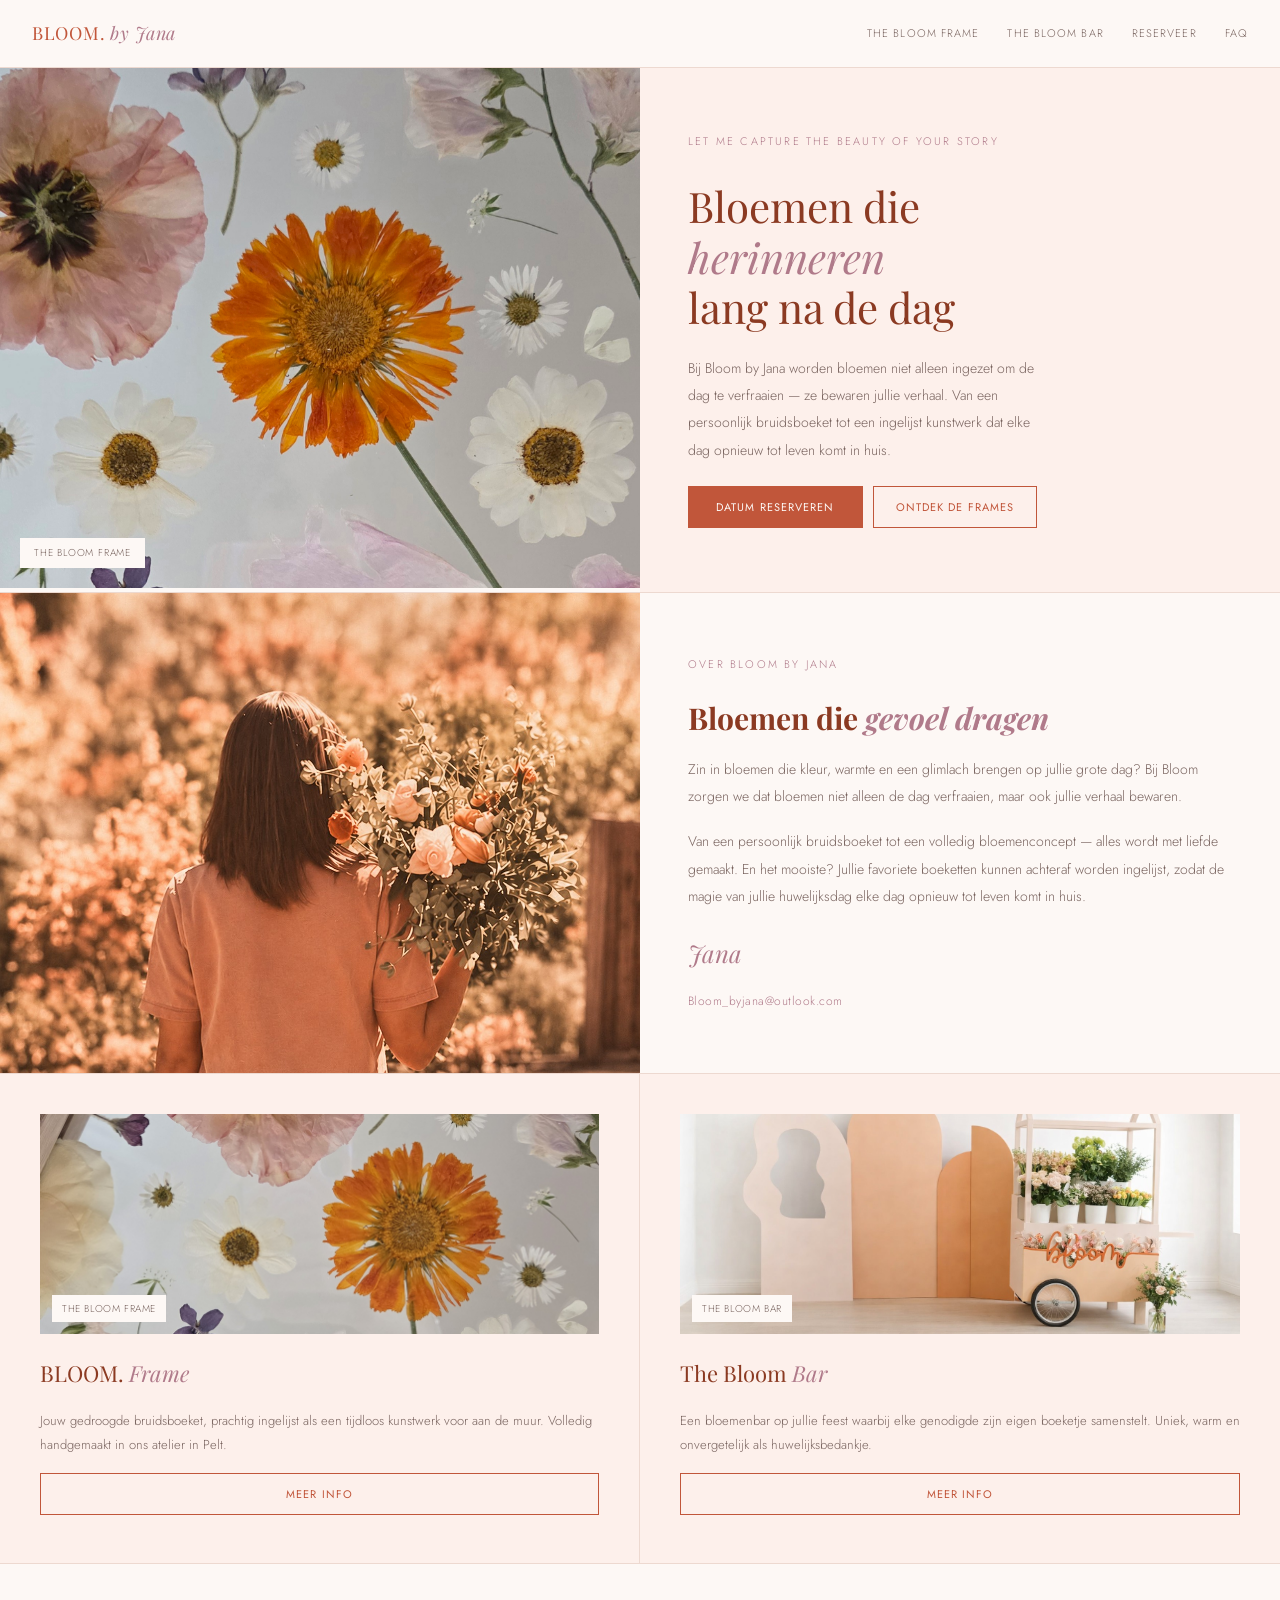
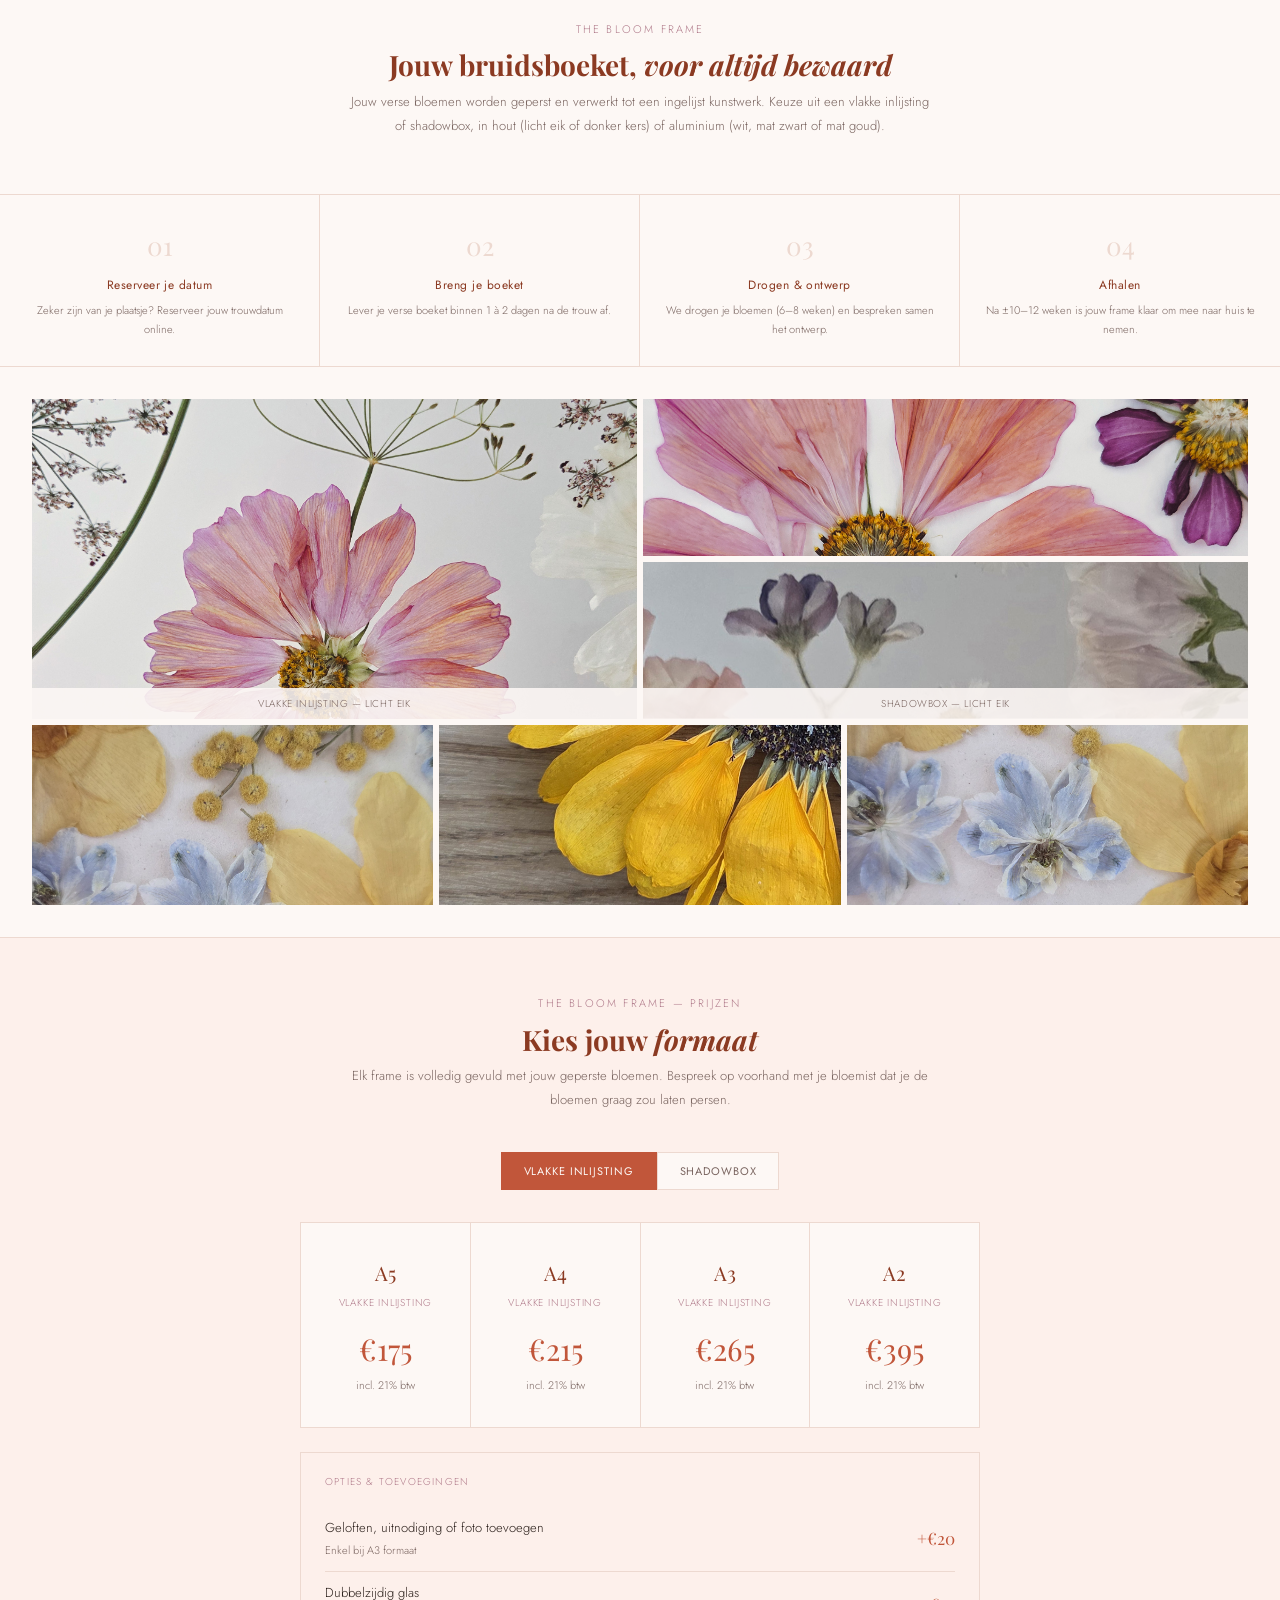
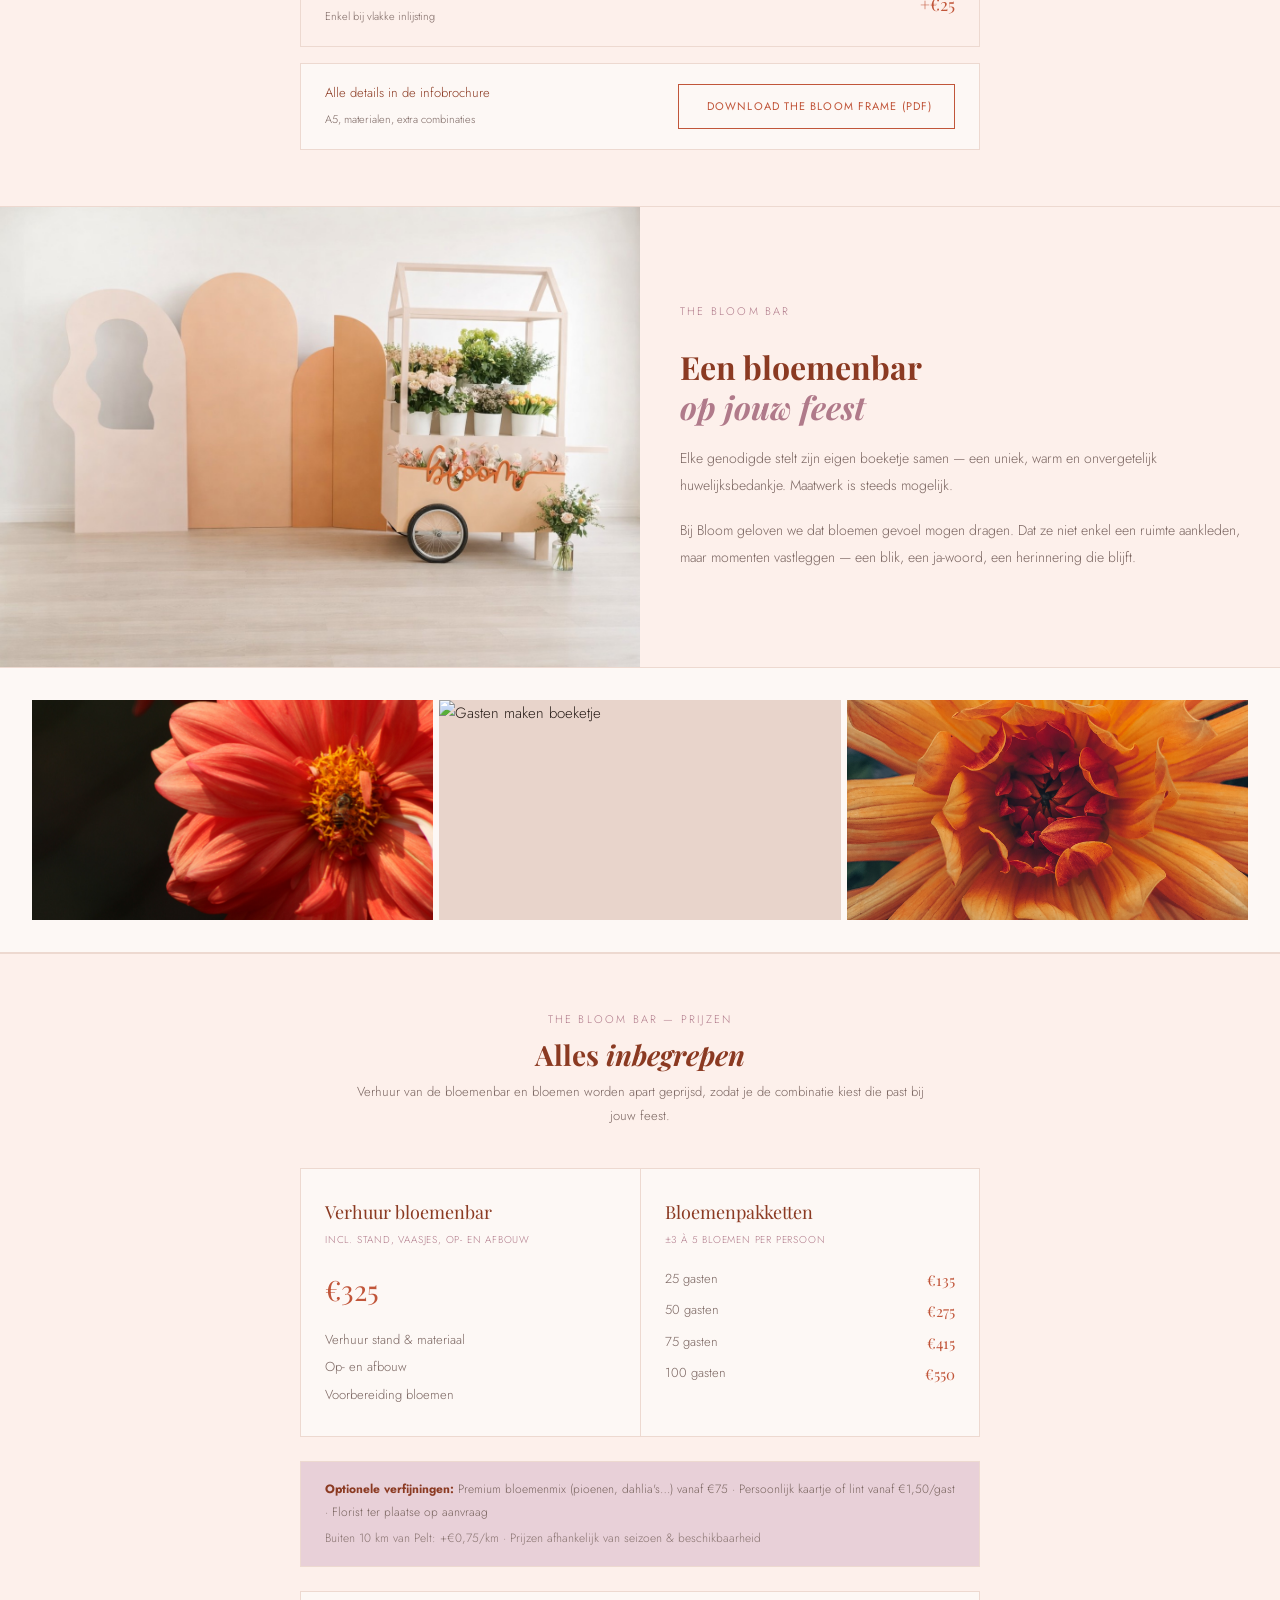
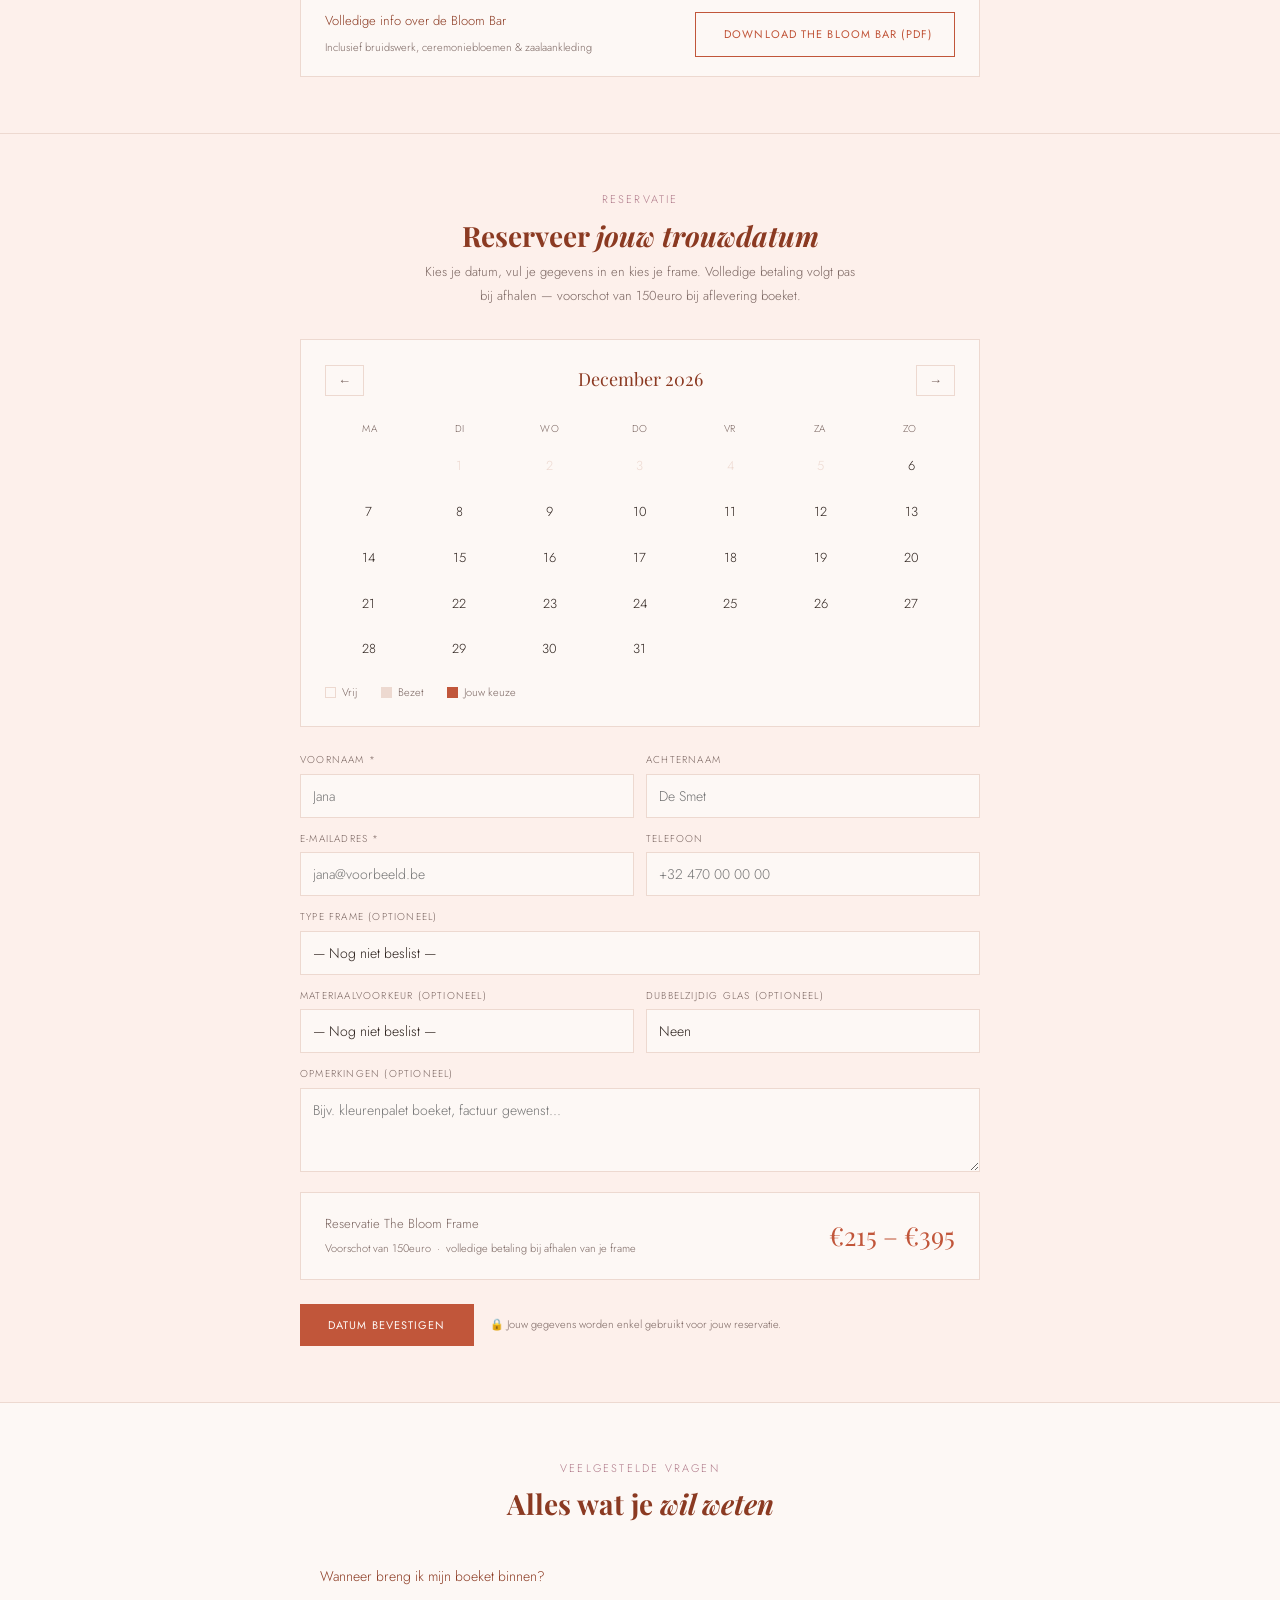
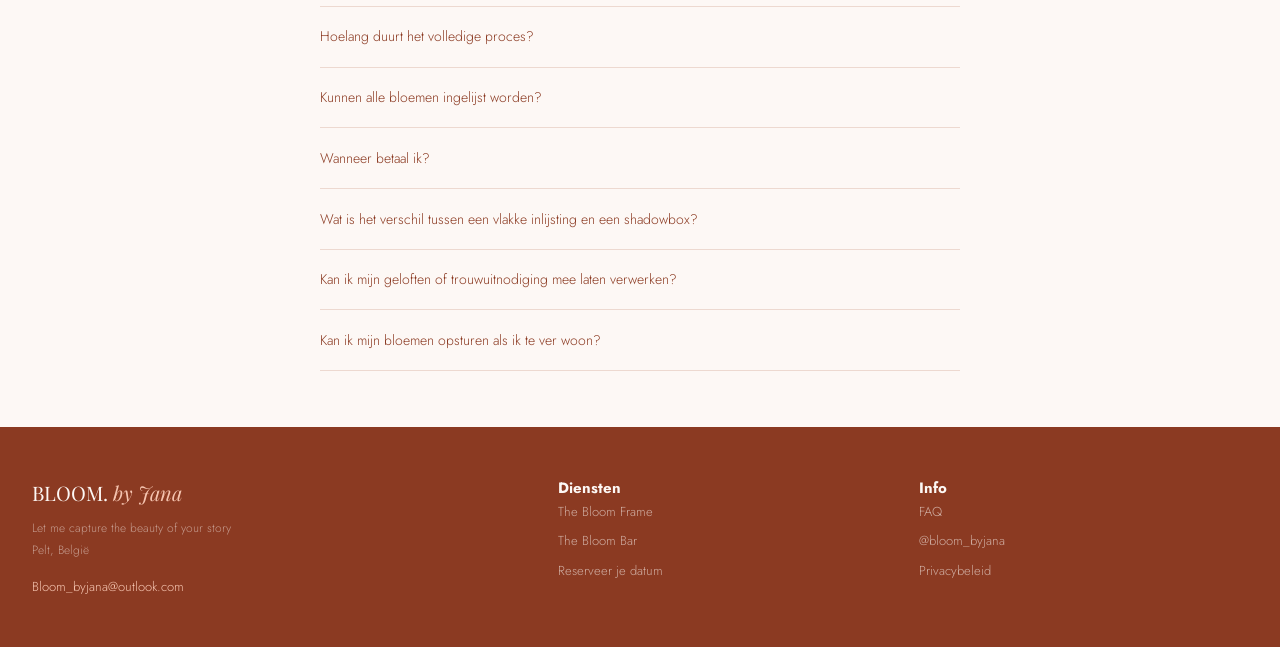
==== index.html @ d01ce1e1 "Update index.html" ====
<!DOCTYPE html>
<html lang="nl">
<head>
  <meta charset="UTF-8">
  <meta name="viewport" content="width=device-width, initial-scale=1.0">

  <!-- ============================================================
       BLOOM BY JANA — Website
       Gemaakt door Claude (Anthropic)

       HOE AANPASSEN?
       Zoek naar de commentaren met ✏️  om teksten/prijzen te wijzigen
       Zoek naar de commentaren met 📅  om datums te beheren
       Zoek naar de commentaren met 🖼️  om foto's te vervangen
       ============================================================ -->

  <!-- ✏️ PAGINATITEL — verschijnt in het browsertabblad -->
  <title>BLOOM. by Jana — Bruidsboeket laten inlijsten · Pelt</title>


  <!-- ============================================================
       SEO — zoekmachine optimalisatie
       ✏️ Pas de beschrijving aan als je diensten veranderen
       ============================================================ -->

  <!-- Beschrijving die verschijnt onder jouw naam in Google -->
  <meta name="description" content="Bloom by Jana — Laat jouw bruidsboeket drogen en inlijsten in Pelt, Limburg. Handgemaakte bloemenframes als blijvende herinnering aan jouw trouwdag. Vlakke inlijsting en shadowbox. Reserveer jouw datum online.">

  <!-- Zoekwoorden -->
  <meta name="keywords" content="bruidsboeket inlijsten, bruidsboeket laten drogen, bloemenframe, gedroogde bloemen inlijsten, bruidsboeket bewaren, shadowbox bloemen, trouwboeket inlijsten, Pelt, Limburg, Bloom by Jana">

  <!-- Auteur -->
  <meta name="author" content="Bloom by Jana">

  <!-- Vertel Google dat de site in het Nederlands is -->
  <meta name="language" content="nl">

  <!-- Open Graph — hoe je website eruitziet als je de link deelt op Facebook/Instagram -->
  <meta property="og:title" content="Bloom by Jana — Bruidsboeket laten inlijsten">
  <meta property="og:description" content="Laat jouw bruidsboeket drogen en inlijsten als tijdloos kunstwerk. Handgemaakt in Pelt, Limburg. Reserveer jouw trouwdatum online.">
  <meta property="og:type" content="website">
  <meta property="og:locale" content="nl_BE">
  <!-- ✏️ Vervang de URL hieronder door jouw eigen websiteadres -->
  <meta property="og:url" content="https://bloombyjana.github.io/bloom_byjana/">
  <!-- ✏️ Voeg later een mooie foto toe die verschijnt bij het delen — zet het pad naar je foto -->
  <meta property="og:image" content="https://bloombyjana.github.io/bloom_byjana/hero-frame.jpg">

  <!-- Structured data — vertelt Google exact wat jouw bedrijf is -->
  <script type="application/ld+json">
  {
    "@context": "https://schema.org",
    "@type": "LocalBusiness",
    "name": "Bloom by Jana",
    "description": "Bruidsboeket laten drogen en inlijsten. Handgemaakte bloemenframes als blijvende herinnering aan jouw trouwdag.",
    "url": "https://bloombyjana.github.io/bloom_byjana/",
    "email": "Bloom_byjana@outlook.com",
    "address": {
      "@type": "PostalAddress",
      "addressLocality": "Pelt",
      "addressRegion": "Limburg",
      "addressCountry": "BE"
    },
    "areaServed": {
      "@type": "GeoCircle",
      "geoMidpoint": {
        "@type": "GeoCoordinates",
        "latitude": 51.2333,
        "longitude": 5.4167
      },
      "geoRadius": "50000"
    },
    "serviceType": [
      "Bruidsboeket inlijsten",
      "Bruidsboeket drogen",
      "Bloemenframe maken",
      "Shadowbox bloemen",
      "Bloemenbar verhuur"
    ],
    "sameAs": [
      "https://www.instagram.com/bloom_byjana"
    ],
    "priceRange": "€€"
  }
  </script>

  <link rel="preconnect" href="https://fonts.googleapis.com">
  <link rel="preconnect" href="https://fonts.gstatic.com" crossorigin>
  <link href="https://fonts.googleapis.com/css2?family=Playfair+Display:ital,wght@0,400;0,500;1,400;1,500&family=Jost:wght@300;400&display=swap" rel="stylesheet">
  <link rel="stylesheet" href="https://cdn.jsdelivr.net/npm/@tabler/icons-webfont@latest/tabler-icons.min.css">

  <style>
    /* ============================================================
       KLEUREN — pas hier de huisstijlkleuren aan
       ============================================================ */
    :root {
      --peach: #FDF0EB;        /* lichte achtergrond */
      --rust: #C1563A;         /* hoofdkleur knoppen */
      --rust-dark: #8B3A22;    /* donkere titels */
      --mauve: #B07A8A;        /* accentkleur roze */
      --mauve-light: #E8D0D8;  /* lichte roze achtergrond */
      --cream: #FDF8F5;        /* paginaachtergrond */
      --dark: #2A1F1A;         /* donkere tekst */
      --mid: #7A6560;          /* grijze tekst */
      --border: #EDD9D0;       /* lijnkleur */
      --peach-mid: #F5C4B0;    /* footer accent */
      --img: #E8D4CB;          /* fotoplekken achtergrond */
    }

    * { box-sizing: border-box; margin: 0; padding: 0; }
    html { scroll-behavior: smooth; }
    body { background: var(--cream); font-family: 'Jost', sans-serif; font-weight: 300; color: var(--dark); font-size: 15px; line-height: 1.75; }
    .serif { font-family: 'Playfair Display', serif; }
    .eyebrow { font-size: 11px; letter-spacing: 0.2em; text-transform: uppercase; color: var(--mauve); display: block; margin-bottom: 0.5rem; }
    .divider { border: none; border-top: 0.5px solid var(--border); }

    /* Knoppen */
    .btn-primary { background: var(--rust); color: var(--cream); border: none; padding: 13px 28px; font-family: 'Jost', sans-serif; font-size: 11px; letter-spacing: 0.1em; text-transform: uppercase; cursor: pointer; transition: background 0.2s; }
    .btn-primary:hover { background: var(--rust-dark); }
    .btn-ghost { background: none; border: 0.5px solid var(--rust); color: var(--rust); padding: 12px 22px; font-family: 'Jost', sans-serif; font-size: 11px; letter-spacing: 0.1em; text-transform: uppercase; cursor: pointer; transition: all 0.2s; }
    .btn-ghost:hover { background: var(--rust); color: var(--cream); }

    /* Fotoplekken */
    .img-ph { background: var(--img); display: flex; flex-direction: column; align-items: center; justify-content: center; gap: 8px; }
    .img-ph i { font-size: 28px; color: rgba(139,58,34,0.2); }
    .img-ph span { font-size: 10px; letter-spacing: 0.1em; text-transform: uppercase; color: rgba(139,58,34,0.3); text-align: center; padding: 0 1rem; }

    /* ============================================================
       NAVIGATIE
       ============================================================ */
    nav { display: flex; justify-content: space-between; align-items: center; padding: 1.1rem 2rem; background: var(--cream); border-bottom: 0.5px solid var(--border); position: sticky; top: 0; z-index: 100; }
    .logo { font-family: 'Playfair Display', serif; font-size: 18px; color: var(--rust); letter-spacing: 0.04em; text-decoration: none; }
    .logo em { font-style: italic; color: var(--mauve); }
    .nav-links { display: flex; gap: 1.75rem; }
    .nav-links a { font-size: 11px; letter-spacing: 0.1em; text-transform: uppercase; color: var(--mid); text-decoration: none; transition: color 0.2s; }
    .nav-links a:hover { color: var(--rust); }

    /* ============================================================
       HERO
       ============================================================ */
    .hero { display: grid; grid-template-columns: 1fr 1fr; border-bottom: 0.5px solid var(--border); }
    .hero-img { position: relative; height: 520px; overflow: hidden; }
    .hero-img img { width: 100%; height: 100%; object-fit: cover; display: block; }
    .hero-img .img-ph { width: 100%; height: 100%; }
    .img-label { position: absolute; bottom: 1.25rem; left: 1.25rem; background: var(--cream); padding: 6px 14px; font-size: 10px; letter-spacing: 0.08em; text-transform: uppercase; color: var(--mid); }
    .hero-text { padding: 4rem 3rem; display: flex; flex-direction: column; justify-content: center; gap: 1.4rem; background: var(--peach); }
    .hero-title { font-family: 'Playfair Display', serif; font-size: 42px; font-weight: 400; color: var(--rust-dark); line-height: 1.2; }
    .hero-title em { font-style: italic; color: var(--mauve); }
    .hero-body { font-size: 14px; color: var(--mid); line-height: 1.95; max-width: 360px; }
    .hero-btns { display: flex; gap: 10px; flex-wrap: wrap; }

    /* ============================================================
       INTRO — Over Jana
       ============================================================ */
    .intro-section { display: grid; grid-template-columns: 1fr 1fr; border-bottom: 0.5px solid var(--border); align-items: stretch; }
    .intro-img { height: 480px; overflow: hidden; }
    .intro-img img { width: 100%; height: 100%; object-fit: cover; display: block; }
    .intro-img .img-ph { width: 100%; height: 100%; }
    .intro-text { padding: 3.5rem 3rem; background: var(--cream); display: flex; flex-direction: column; justify-content: center; gap: 1.1rem; }
    .intro-text h2 { font-family: 'Playfair Display', serif; font-size: 30px; color: var(--rust-dark); line-height: 1.3; }
    .intro-text h2 em { font-style: italic; color: var(--mauve); }
    .intro-text p { font-size: 14px; color: var(--mid); line-height: 1.95; }
    .signature { font-family: 'Playfair Display', serif; font-size: 24px; font-style: italic; color: var(--mauve); margin-top: 0.25rem; }
    .intro-mail { font-size: 12px; color: var(--mauve); text-decoration: none; letter-spacing: 0.04em; }
    .intro-mail:hover { color: var(--rust); }

    /* ============================================================
       DIENSTEN OVERZICHT
       ============================================================ */
    .diensten-strip { display: grid; grid-template-columns: 1fr 1fr; border-bottom: 0.5px solid var(--border); background: var(--peach); }
    .dienst-card { padding: 2.5rem 2.5rem 3rem; display: flex; flex-direction: column; gap: 1rem; border-right: 0.5px solid var(--border); }
    .dienst-card:last-child { border-right: none; }
    .dienst-img { height: 220px; margin-bottom: 0.25rem; position: relative; overflow: hidden; }
    .dienst-img img { width: 100%; height: 100%; object-fit: cover; display: block; }
    .dienst-img .img-ph { width: 100%; height: 100%; }
    .dienst-img-label { position: absolute; bottom: 0.75rem; left: 0.75rem; background: var(--cream); padding: 5px 10px; font-size: 10px; letter-spacing: 0.06em; text-transform: uppercase; color: var(--mid); }
    .dienst-title { font-family: 'Playfair Display', serif; font-size: 22px; color: var(--rust-dark); }
    .dienst-title em { font-style: italic; color: var(--mauve); }
    .dienst-body { font-size: 13px; color: var(--mid); line-height: 1.85; }

    /* ============================================================
       SECTIES ALGEMEEN
       ============================================================ */
    .section { padding: 3.5rem 2rem; }
    .sec-header { text-align: center; max-width: 580px; margin: 0 auto 2.5rem; }
    .sec-title { font-family: 'Playfair Display', serif; font-size: 28px; color: var(--rust-dark); line-height: 1.3; margin-bottom: 0.4rem; }
    .sec-title em { font-style: italic; }
    .sec-sub { font-size: 13px; color: var(--mid); line-height: 1.85; }

    /* ============================================================
       STAPPEN
       ============================================================ */
    .steps { display: grid; grid-template-columns: repeat(4,1fr); border-top: 0.5px solid var(--border); border-bottom: 0.5px solid var(--border); background: var(--cream); }
    .step { padding: 1.75rem 1.25rem; border-right: 0.5px solid var(--border); text-align: center; }
    .step:last-child { border-right: none; }
    .step-n { font-family: 'Playfair Display', serif; font-size: 26px; color: var(--border); margin-bottom: 0.4rem; }
    .step-title { font-size: 12px; color: var(--rust-dark); letter-spacing: 0.04em; margin-bottom: 0.3rem; font-weight: 400; }
    .step-desc { font-size: 11px; color: var(--mid); line-height: 1.7; }

    /* ============================================================
       GALERIJ — FRAME
       ============================================================ */
    .gal-wrap { padding: 2rem 2rem 0; }
    .gal-grid { display: grid; grid-template-columns: 1fr 1fr; gap: 6px; margin-bottom: 6px; }
    .gal-side { display: grid; grid-template-columns: 1fr 1fr 1fr; gap: 6px; padding: 0 2rem 2rem; }
    .gal-tall { height: 320px; position: relative; overflow: hidden; }
    .gal-tall img { width: 100%; height: 100%; object-fit: cover; display: block; }
    .gal-tall .img-ph { width: 100%; height: 100%; }
    .gal-stack { display: grid; grid-template-rows: 1fr 1fr; gap: 6px; }
    .gal-short { height: 157px; position: relative; overflow: hidden; }
    .gal-short img { width: 100%; height: 100%; object-fit: cover; display: block; }
    .gal-short .img-ph { width: 100%; height: 100%; }
    .gal-sq { height: 180px; overflow: hidden; }
    .gal-sq img { width: 100%; height: 100%; object-fit: cover; display: block; }
    .gal-sq .img-ph { width: 100%; height: 100%; }
    .photo-caption { position: absolute; bottom: 0; left: 0; right: 0; background: rgba(253,248,245,0.88); padding: 7px 12px; font-size: 10px; letter-spacing: 0.06em; text-transform: uppercase; color: var(--mid); text-align: center; }

    /* ============================================================
       PRIJZEN — TOGGLE VLAK / SHADOWBOX
       ============================================================ */
    .toggle-row { display: flex; justify-content: center; margin-bottom: 2rem; }
    .toggle-btn { padding: 10px 22px; font-family: 'Jost', sans-serif; font-size: 11px; letter-spacing: 0.08em; text-transform: uppercase; cursor: pointer; border: 0.5px solid var(--border); background: var(--cream); color: var(--mid); transition: all 0.2s; }
    .toggle-btn.active { background: var(--rust); color: var(--cream); border-color: var(--rust); }
    .cards { display: grid; grid-template-columns: repeat(4, 1fr); gap: 1px; background: var(--border); border: 0.5px solid var(--border); max-width: 680px; margin: 0 auto 1.5rem; }
    .prijs-card { background: var(--cream); padding: 2rem 1.25rem; text-align: center; }
    .prijs-name { font-family: 'Playfair Display', serif; font-size: 20px; color: var(--rust-dark); margin-bottom: 0.2rem; }
    .prijs-type { font-size: 10px; text-transform: uppercase; letter-spacing: 0.08em; color: var(--mauve); margin-bottom: 0.75rem; }
    .prijs-price { font-family: 'Playfair Display', serif; font-size: 30px; color: var(--rust); }
    .prijs-note { font-size: 11px; color: var(--mid); }
    .options-box { background: var(--peach); border: 0.5px solid var(--border); padding: 1.25rem 1.5rem; max-width: 680px; margin: 0 auto 1rem; }
    .opt-title { font-size: 10px; letter-spacing: 0.12em; text-transform: uppercase; color: var(--mauve); margin-bottom: 1rem; }
    .opt-row { display: flex; justify-content: space-between; align-items: center; padding: 0.65rem 0; border-bottom: 0.5px solid var(--border); }
    .opt-row:last-child { border-bottom: none; padding-bottom: 0; }
    .opt-name { font-size: 13px; color: var(--dark); }
    .opt-sub { font-size: 11px; color: var(--mid); margin-top: 2px; }
    .opt-price { font-family: 'Playfair Display', serif; font-size: 17px; color: var(--rust); }
    .brochure-row { display: flex; align-items: center; justify-content: space-between; gap: 1rem; border: 0.5px solid var(--border); padding: 1.1rem 1.5rem; max-width: 680px; margin: 0 auto; flex-wrap: wrap; background: var(--cream); }
    .brochure-row p { font-size: 13px; color: var(--rust-dark); }
    .brochure-row span { font-size: 11px; color: var(--mid); }

    /* ============================================================
       BLOOM BAR
       ============================================================ */
    .bar-hero { display: grid; grid-template-columns: 1fr 1fr; border-top: 0.5px solid var(--border); border-bottom: 0.5px solid var(--border); }
    .bar-hero-img { height: 460px; overflow: hidden; }
    .bar-hero-img img { width: 100%; height: 100%; object-fit: cover; display: block; }
    .bar-hero-img .img-ph { width: 100%; height: 100%; }
    .bar-hero-text { padding: 3rem 2.5rem; background: var(--peach); display: flex; flex-direction: column; justify-content: center; gap: 1.1rem; min-height: 460px; }
    .bar-hero-text h2 { font-family: 'Playfair Display', serif; font-size: 32px; color: var(--rust-dark); line-height: 1.25; }
    .bar-hero-text h2 em { font-style: italic; color: var(--mauve); }
    .bar-hero-text p { font-size: 14px; color: var(--mid); line-height: 1.95; }
    .bar-gallery { display: grid; grid-template-columns: 1fr 1fr 1fr; gap: 6px; padding: 2rem; background: var(--cream); border-bottom: 0.5px solid var(--border); }
    .bar-gal-item { height: 220px; overflow: hidden; }
    .bar-gal-item img { width: 100%; height: 100%; object-fit: cover; display: block; }
    .bar-gal-item .img-ph { width: 100%; height: 100%; }
    .bar-grid { display: grid; grid-template-columns: 1fr 1fr; gap: 1px; background: var(--border); border: 0.5px solid var(--border); max-width: 680px; margin: 0 auto 1.5rem; }
    .bar-card { background: var(--cream); padding: 1.75rem 1.5rem; }
    .bar-card-title { font-family: 'Playfair Display', serif; font-size: 18px; color: var(--rust-dark); margin-bottom: 0.2rem; }
    .bar-card-sub { font-size: 10px; text-transform: uppercase; letter-spacing: 0.08em; color: var(--mauve); margin-bottom: 1rem; }
    .bar-price { font-family: 'Playfair Display', serif; font-size: 28px; color: var(--rust); margin-bottom: 0.75rem; }
    .bar-list { list-style: none; font-size: 13px; color: var(--mid); line-height: 2.1; }
    .bar-list li { display: flex; justify-content: space-between; }
    .bar-list-price { font-family: 'Playfair Display', serif; font-size: 15px; color: var(--rust); }
    .bar-note { font-size: 12px; color: var(--mid); background: var(--mauve-light); border: 0.5px solid var(--border); padding: 1rem 1.5rem; max-width: 680px; margin: 0 auto 1.5rem; line-height: 1.9; }
    .bar-brochure { display: flex; align-items: center; justify-content: space-between; border: 0.5px solid var(--border); padding: 1.1rem 1.5rem; max-width: 680px; margin: 0 auto; background: var(--cream); flex-wrap: wrap; gap: 1rem; }
    .bar-brochure p { font-size: 13px; color: var(--rust-dark); }
    .bar-brochure span { font-size: 11px; color: var(--mid); }

    /* ============================================================
       RESERVATIEKALENDER
       ============================================================ */
    .reserve-section { padding: 3.5rem 2rem; background: var(--peach); border-top: 0.5px solid var(--border); }
    .reserve-inner { max-width: 680px; margin: 0 auto; }
    .cal-box { border: 0.5px solid var(--border); background: var(--cream); padding: 1.5rem; margin-bottom: 1.5rem; }
    .cal-nav-row { display: flex; justify-content: space-between; align-items: center; margin-bottom: 1.25rem; }
    .cal-month { font-family: 'Playfair Display', serif; font-size: 18px; color: var(--rust-dark); }
    .cal-nav-btn { background: none; border: 0.5px solid var(--border); padding: 5px 12px; cursor: pointer; color: var(--mid); font-size: 13px; font-family: 'Jost', sans-serif; transition: all 0.2s; }
    .cal-nav-btn:hover { border-color: var(--rust); color: var(--rust); }
    .day-row { display: grid; grid-template-columns: repeat(7,1fr); margin-bottom: 4px; }
    .day-lbl { text-align: center; font-size: 10px; letter-spacing: 0.06em; color: var(--mid); text-transform: uppercase; padding: 4px 0; }
    .cal-grid { display: grid; grid-template-columns: repeat(7,1fr); gap: 3px; }
    .cal-day { text-align: center; padding: 9px 2px; font-size: 13px; cursor: pointer; color: var(--dark); border: 0.5px solid transparent; background: var(--cream); transition: all 0.15s; font-family: 'Jost', sans-serif; }
    .cal-day:hover:not(.taken):not(.past):not(.empty) { border-color: var(--rust); color: var(--rust); }
    .cal-day.taken { color: var(--border); text-decoration: line-through; cursor: not-allowed; background: transparent; font-size: 12px; }
    .cal-day.past { color: var(--border); cursor: not-allowed; background: transparent; }
    .cal-day.selected { background: var(--rust); color: var(--cream); }
    .cal-day.empty { cursor: default; background: transparent; }
    .cal-legend { display: flex; gap: 1.5rem; margin-top: 0.75rem; flex-wrap: wrap; }
    .leg { display: flex; align-items: center; gap: 6px; font-size: 11px; color: var(--mid); }
    .leg-sq { width: 11px; height: 11px; border: 0.5px solid var(--border); }
    .leg-sq.t { background: var(--border); border: none; }
    .leg-sq.s { background: var(--rust); border: none; }
    .sel-badge { display: none; align-items: center; gap: 8px; background: var(--rust); color: var(--cream); padding: 10px 16px; font-size: 13px; margin-bottom: 1.25rem; }
    .sel-badge.show { display: flex; }
    .form-row { display: grid; grid-template-columns: 1fr 1fr; gap: 12px; margin-bottom: 12px; }
    .form-group { margin-bottom: 12px; }
    .f-label { display: block; font-size: 10px; letter-spacing: 0.12em; text-transform: uppercase; color: var(--mid); margin-bottom: 5px; }
    .f-input { width: 100%; border: 0.5px solid var(--border); background: var(--cream); padding: 11px 12px; font-family: 'Jost', sans-serif; font-size: 14px; color: var(--dark); font-weight: 300; outline: none; transition: border-color 0.2s; }
    .f-input:focus { border-color: var(--rust); }
    select.f-input { cursor: pointer; appearance: none; }
    textarea.f-input { resize: vertical; }
    .totaal-bar { background: var(--cream); border: 0.5px solid var(--border); padding: 1.25rem 1.5rem; display: flex; justify-content: space-between; align-items: center; margin-bottom: 1.5rem; }
    .totaal-label { font-size: 13px; color: var(--mid); }
    .totaal-note { font-size: 11px; color: var(--mid); margin-top: 3px; }
    .totaal-price { font-family: 'Playfair Display', serif; font-size: 26px; color: var(--rust); }
    .submit-row { display: flex; gap: 16px; align-items: center; flex-wrap: wrap; }
    .privacy { font-size: 11px; color: var(--mid); line-height: 1.7; }
    .success-screen { display: none; text-align: center; padding: 3rem 1rem; }
    .success-screen.show { display: block; }
    .success-screen i { font-size: 40px; color: var(--mauve); display: block; margin-bottom: 1rem; }
    .success-screen h3 { font-family: 'Playfair Display', serif; font-size: 26px; color: var(--rust-dark); margin-bottom: 0.75rem; }
    .success-screen p { font-size: 14px; color: var(--mid); line-height: 1.8; }

    /* ============================================================
       FAQ
       ============================================================ */
    .faq-section { padding: 3.5rem 2rem; background: var(--cream); border-top: 0.5px solid var(--border); }
    .faq-inner { max-width: 640px; margin: 0 auto; }
    .faq-item { border-bottom: 0.5px solid var(--border); }
    .faq-q { padding: 1.1rem 0; font-size: 14px; color: var(--rust-dark); cursor: pointer; display: flex; justify-content: space-between; align-items: center; gap: 1rem; user-select: none; }
    .faq-q i { color: var(--mauve); font-size: 16px; transition: transform 0.2s; flex-shrink: 0; }
    .faq-a { font-size: 13px; color: var(--mid); line-height: 1.9; max-height: 0; overflow: hidden; transition: max-height 0.3s ease, padding 0.2s; }
    .faq-item.open .faq-a { max-height: 300px; padding-bottom: 1rem; }
    .faq-item.open .faq-q i { transform: rotate(45deg); }

    /* ============================================================
       FOOTER
       ============================================================ */
    footer { background: var(--rust-dark); color: var(--cream); padding: 3rem 2rem; display: grid; grid-template-columns: 1.5fr 1fr 1fr; gap: 2rem; }
    .footer-logo { font-family: 'Playfair Display', serif; font-size: 20px; margin-bottom: 0.5rem; }
    .footer-logo em { font-style: italic; color: var(--peach-mid); }
    .footer-sub { font-size: 12px; opacity: 0.5; line-height: 1.8; margin-bottom: 0.75rem; }
    .footer-mail { font-size: 13px; color: var(--peach-mid); text-decoration: none; }
    .footer-mail:hover { opacity: 0.8; }
    .footer-col h4 { font-size: 10px; letter-spacing: 0.15em; text-transform: uppercase; opacity: 0.4; margin-bottom: 0.75rem; }
    .footer-link { font-size: 13px; opacity: 0.6; display: block; margin-bottom: 0.4rem; text-decoration: none; color: var(--cream); transition: opacity 0.2s; }
    .footer-link:hover { opacity: 1; }

    /* ============================================================
       MOBIEL — alles onder 768px (smartphone)
       ============================================================ */
    @media (max-width: 768px) {

      /* Navigatie */
      nav { padding: 0.9rem 1.25rem; }
      .nav-links { gap: 0.75rem; }
      .nav-links a { font-size: 10px; letter-spacing: 0.06em; }

      /* Hero */
      .hero { grid-template-columns: 1fr; }
      .hero-img { height: 280px; }
      .hero-text { padding: 2.5rem 1.5rem; gap: 1rem; }
      .hero-title { font-size: 28px; }
      .hero-body { font-size: 13px; max-width: 100%; }
      .hero-btns { flex-direction: column; }
      .btn-primary, .btn-ghost { width: 100%; text-align: center; }

      /* Intro Jana */
      .intro-section { grid-template-columns: 1fr; }
      .intro-img { height: 300px; }
      .intro-text { padding: 2rem 1.5rem; }
      .intro-text h2 { font-size: 24px; }

      /* Diensten */
      .diensten-strip { grid-template-columns: 1fr; }
      .dienst-card { border-right: none; border-bottom: 0.5px solid var(--border); padding: 2rem 1.5rem; }
      .dienst-card:last-child { border-bottom: none; }

      /* Stappen */
      .steps { grid-template-columns: 1fr 1fr; }
      .step { border-bottom: 0.5px solid var(--border); }
      .step:nth-child(2n) { border-right: none; }

      /* Galerij frame */
      .gal-wrap { padding: 1rem 1rem 0; }
      .gal-grid { grid-template-columns: 1fr; }
      .gal-tall { height: 260px; }
      .gal-stack { grid-template-rows: auto; grid-template-columns: 1fr 1fr; gap: 6px; margin-top: 6px; }
      .gal-short { height: 160px; }
      .gal-side { grid-template-columns: 1fr 1fr; gap: 6px; padding: 6px 1rem 1.5rem; }
      .gal-sq { height: 150px; }
      .gal-side > div:last-child { grid-column: span 2; }

      /* Secties algemeen */
      .section { padding: 2.5rem 1.25rem; }
      .sec-header { margin-bottom: 2rem; }
      .sec-title { font-size: 24px; }

      /* Prijzen */
      .toggle-row { margin-bottom: 1.5rem; }
      .cards { grid-template-columns: 1fr !important; max-width: 100%; }
      .options-box { margin: 0 0 1rem; }
      .brochure-row { flex-direction: column; align-items: flex-start; gap: 0.75rem; }
      .brochure-row .btn-ghost { width: 100%; text-align: center; }

      /* Bloom Bar */
      .bar-hero { grid-template-columns: 1fr; }
      .bar-hero-img { height: 280px; min-height: unset; }
      .bar-hero-text { padding: 2rem 1.5rem; min-height: unset; }
      .bar-hero-text h2 { font-size: 26px; }
      .bar-gallery { grid-template-columns: 1fr 1fr; padding: 1rem; gap: 6px; }
      .bar-gallery > div:last-child { grid-column: span 2; }
      .bar-gal-item { height: 180px; }
      .bar-grid { grid-template-columns: 1fr; max-width: 100%; }
      .bar-note { margin: 0 0 1rem; }
      .bar-brochure { flex-direction: column; align-items: flex-start; gap: 0.75rem; }
      .bar-brochure .btn-ghost { width: 100%; text-align: center; }

      /* Reservatie */
      .reserve-section { padding: 2.5rem 1.25rem; }
      .form-row { grid-template-columns: 1fr; }
      .totaal-bar { flex-direction: column; gap: 0.5rem; align-items: flex-start; }
      .submit-row { flex-direction: column; align-items: stretch; }
      .submit-row .btn-primary { text-align: center; }

      /* FAQ */
      .faq-section { padding: 2.5rem 1.25rem; }
      .faq-q { font-size: 13px; }

      /* Footer */
      footer { grid-template-columns: 1fr; gap: 2rem; padding: 2.5rem 1.5rem; }
    }

    /* Tablet — tussen 769px en 1024px */
    @media (min-width: 769px) and (max-width: 1024px) {
      .hero-title { font-size: 32px; }
      .hero-text { padding: 2.5rem 2rem; }
      .steps { grid-template-columns: repeat(2, 1fr); }
      .step:nth-child(2n) { border-right: none; }
      .step { border-bottom: 0.5px solid var(--border); }
      .cards { grid-template-columns: repeat(2, 1fr) !important; }
      .bar-hero-text { padding: 2rem 1.5rem; }
      footer { grid-template-columns: 1fr 1fr; }
    }
  </style>
</head>
<body>

<!-- ============================================================
     NAVIGATIE
     ✏️ Pas de navigatielinks aan als je pagina's toevoegt
     ============================================================ -->
<nav>
  <a href="#" class="logo serif">BLOOM. <em>by Jana</em></a>
  <div class="nav-links">
    <a href="#frame">The Bloom Frame</a>
    <a href="#bar">The Bloom Bar</a>
    <a href="#reserve">Reserveer</a>
    <a href="#faq">FAQ</a>
  </div>
</nav>


<!-- ============================================================
     HERO — OPENINGSSCHERM
     🖼️ FOTO TOEVOEGEN: vervang de div.img-ph door:
        <img src="jouw-foto.jpg" alt="Bloom by Jana">
     ✏️ Pas de titel en tekst aan naar wens
     ============================================================ -->
<div class="hero">
  <div class="hero-img">
    <!-- 🖼️ VERVANG DIT BLOK door een <img src="foto.jpg" alt="..."> -->
     <img src="hero-frame.jpg" alt="Bloom by Jana">
    <div class="img-label">The Bloom Frame</div>
  </div>
  <div class="hero-text">
    <!-- ✏️ TAGLINE -->
    <span class="eyebrow">Let me capture the beauty of your story</span>
    <!-- ✏️ HOOFDTITEL -->
    <h1 class="hero-title serif">Bloemen die<br><em>herinneren</em><br>lang na de dag</h1>
    <!-- ✏️ INTROTEKST -->
    <p class="hero-body">Bij Bloom by Jana worden bloemen niet alleen ingezet om de dag te verfraaien — ze bewaren jullie verhaal. Van een persoonlijk bruidsboeket tot een ingelijst kunstwerk dat elke dag opnieuw tot leven komt in huis.</p>
    <div class="hero-btns">
      <button class="btn-primary" onclick="document.getElementById('reserve').scrollIntoView({behavior:'smooth'})">Datum reserveren</button>
      <button class="btn-ghost" onclick="document.getElementById('frame').scrollIntoView({behavior:'smooth'})">Ontdek de frames</button>
    </div>
  </div>
</div>


<!-- ============================================================
     INTRO — OVER JANA
     🖼️ Vervang de fotoplek door jouw portretfoto
     ✏️ Pas de tekst aan naar jouw eigen verhaal
     ============================================================ -->
<div class="intro-section">
  <div class="intro-img">
    <!-- 🖼️ VERVANG DIT BLOK door <img src="portret-jana.jpg" alt="Jana"> -->
    <img src="portret-jana.jpg" alt="Jana">
  </div>
  <div class="intro-text">
    <span class="eyebrow">Over Bloom by Jana</span>
    <!-- ✏️ TITEL -->
    <h2 class="serif">Bloemen die <em>gevoel dragen</em></h2>
    <!-- ✏️ TEKST — gebruik jouw eigen woorden -->
    <p>Zin in bloemen die kleur, warmte en een glimlach brengen op jullie grote dag? Bij Bloom zorgen we dat bloemen niet alleen de dag verfraaien, maar ook jullie verhaal bewaren.</p>
    <p>Van een persoonlijk bruidsboeket tot een volledig bloemenconcept — alles wordt met liefde gemaakt. En het mooiste? Jullie favoriete boeketten kunnen achteraf worden ingelijst, zodat de magie van jullie huwelijksdag elke dag opnieuw tot leven komt in huis.</p>
    <!-- ✏️ HANDTEKENING -->
    <div class="signature">Jana</div>
    <!-- ✏️ E-MAILADRES -->
    <a href="mailto:Bloom_byjana@outlook.com" class="intro-mail">Bloom_byjana@outlook.com</a>
  </div>
</div>


<!-- ============================================================
     DIENSTEN OVERZICHT — twee kaarten
     🖼️ Vervang de fotoplekken door sfeerbeelden
     ============================================================ -->
<div class="diensten-strip">
  <div class="dienst-card">
    <div class="dienst-img">
      <!-- 🖼️ VERVANG DIT BLOK door <img src="frame-sfeer.jpg" alt="The Bloom Frame"> -->
      <img src="frame-sfeer.jpg" alt="The Bloom Frame">
      <div class="dienst-img-label">The Bloom Frame</div>
    </div>
    <div class="dienst-title serif">BLOOM. <em>Frame</em></div>
    <!-- ✏️ TEKST -->
    <p class="dienst-body">Jouw gedroogde bruidsboeket, prachtig ingelijst als een tijdloos kunstwerk voor aan de muur. Volledig handgemaakt in ons atelier in Pelt.</p>
    <button class="btn-ghost" onclick="document.getElementById('frame').scrollIntoView({behavior:'smooth'})">Meer info</button>
  </div>
  <div class="dienst-card">
    <div class="dienst-img">
      <!-- 🖼️ VERVANG DIT BLOK door <img src="bar-sfeer.jpg" alt="The Bloom Bar"> -->
      <img src="bar-sfeer.jpg" alt="The Bloom Bar">
      <div class="dienst-img-label">The Bloom Bar</div>
    </div>
    <div class="dienst-title serif">The Bloom <em>Bar</em></div>
    <!-- ✏️ TEKST -->
    <p class="dienst-body">Een bloemenbar op jullie feest waarbij elke genodigde zijn eigen boeketje samenstelt. Uniek, warm en onvergetelijk als huwelijksbedankje.</p>
    <button class="btn-ghost" onclick="document.getElementById('bar').scrollIntoView({behavior:'smooth'})">Meer info</button>
  </div>
</div>


<!-- ============================================================
     THE BLOOM FRAME — SECTIE
     ============================================================ -->
<div id="frame">

  <!-- Intro tekst Frame -->
  <div class="section" style="background:var(--cream);padding-bottom:1rem">
    <div class="sec-header">
      <span class="eyebrow">The Bloom Frame</span>
      <!-- ✏️ TITEL -->
      <h2 class="sec-title serif">Jouw bruidsboeket, <em>voor altijd bewaard</em></h2>
      <!-- ✏️ ONDERTITEL -->
      <p class="sec-sub">Jouw verse bloemen worden geperst en verwerkt tot een ingelijst kunstwerk. Keuze uit een vlakke inlijsting of shadowbox, in hout (licht eik of donker kers) of aluminium (wit, mat zwart of mat goud).</p>
    </div>
  </div>

  <!-- Stappenplan -->
  <div class="steps">
    <!-- ✏️ Pas de stappen aan indien nodig -->
    <div class="step">
      <div class="step-n serif">01</div>
      <div class="step-title">Reserveer je datum</div>
      <div class="step-desc">Zeker zijn van je plaatsje? Reserveer jouw trouwdatum online.</div>
    </div>
    <div class="step">
      <div class="step-n serif">02</div>
      <div class="step-title">Breng je boeket</div>
      <div class="step-desc">Lever je verse boeket binnen 1 à 2 dagen na de trouw af.</div>
    </div>
    <div class="step">
      <div class="step-n serif">03</div>
      <div class="step-title">Drogen & ontwerp</div>
      <div class="step-desc">We drogen je bloemen (6–8 weken) en bespreken samen het ontwerp.</div>
    </div>
    <div class="step">
      <div class="step-n serif">04</div>
      <div class="step-title">Afhalen</div>
      <div class="step-desc">Na ±10–12 weken is jouw frame klaar om mee naar huis te nemen.</div>
    </div>
  </div>

  <!-- Galerij Frame -->
<div class="gal-wrap">
  <div class="gal-grid">
    <div class="gal-tall">
      <!-- 🖼️ GROTE FOTO LINKS — vervang "frame-groot.jpg" door jouw bestandsnaam -->
      <img src="frame-groot.jpg" alt="A3 frame licht eik">
      <div class="photo-caption">Vlakke inlijsting — licht eik</div>
    </div>
    <div class="gal-stack">
      <div class="gal-short">
        <!-- 🖼️ KLEINE FOTO RECHTSBOVEN — vervang "frame-detail.jpg" door jouw bestandsnaam -->
        <img src="frame-detail.jpg" alt="Detail bloemen">
      </div>
      <div class="gal-short">
        <!-- 🖼️ KLEINE FOTO RECHTSONDER — vervang "frame-interieur.jpg" door jouw bestandsnaam -->
        <img src="frame-interieur.jpg" alt="Frame in interieur">
        <div class="photo-caption">Shadowbox — licht eik</div>
      </div>
    </div>
  </div>
</div>
<div class="gal-side">
  <div class="gal-sq">
    <!-- 🖼️ KLEINE FOTO ONDERAAN LINKS — vervang "close-up.jpg" door jouw bestandsnaam -->
    <img src="close-up.jpg" alt="Close-up bloemen">
  </div>
  <div class="gal-sq">
    <!-- 🖼️ KLEINE FOTO ONDERAAN MIDDEN — vervang "frame-a2.jpg" door jouw bestandsnaam -->
    <img src="frame-a2.jpg" alt="A2 formaat">
  </div>
  <div class="gal-sq">
    <!-- 🖼️ KLEINE FOTO ONDERAAN RECHTS — vervang "shadowbox.jpg" door jouw bestandsnaam -->
    <img src="shadowbox.jpg" alt="Shadowbox detail">
  </div>
</div>

  <!-- Prijzen Frame -->
  <div class="section" style="background:var(--peach);border-top:0.5px solid var(--border)">
    <div class="sec-header">
      <span class="eyebrow">The Bloom Frame — prijzen</span>
      <h2 class="sec-title serif">Kies jouw <em>formaat</em></h2>
      <p class="sec-sub">Elk frame is volledig gevuld met jouw geperste bloemen. Bespreek op voorhand met je bloemist dat je de bloemen graag zou laten persen.</p>
    </div>

    <div class="toggle-row">
      <button class="toggle-btn active" onclick="switchP('vlak',this)">Vlakke inlijsting</button>
      <button class="toggle-btn" onclick="switchP('shadow',this)">Shadowbox</button>
    </div>

    <!-- ✏️ PRIJZEN VLAKKE INLIJSTING — pas de bedragen aan -->
    <div class="cards" id="c-vlak">
 	<div class="prijs-card">
        <div class="prijs-name serif">A5</div>
        <div class="prijs-type">Vlakke inlijsting</div>
        <!-- ✏️ PRIJS A5 VLAK -->
        <div class="prijs-price serif">€175</div>
        <div class="prijs-note">incl. 21% btw</div>
      </div>
      <div class="prijs-card">
        <div class="prijs-name serif">A4</div>
        <div class="prijs-type">Vlakke inlijsting</div>
        <!-- ✏️ PRIJS A4 VLAK -->
        <div class="prijs-price serif">€215</div>
        <div class="prijs-note">incl. 21% btw</div>
      </div>
      <div class="prijs-card">
        <div class="prijs-name serif">A3</div>
        <div class="prijs-type">Vlakke inlijsting</div>
        <!-- ✏️ PRIJS A3 VLAK -->
        <div class="prijs-price serif">€265</div>
        <div class="prijs-note">incl. 21% btw</div>
      </div>
      <div class="prijs-card">
        <div class="prijs-name serif">A2</div>
        <div class="prijs-type">Vlakke inlijsting</div>
        <!-- ✏️ PRIJS A2 VLAK -->
        <div class="prijs-price serif">€395</div>
        <div class="prijs-note">incl. 21% btw</div>
      </div>
    </div>

    <!-- ✏️ PRIJZEN SHADOWBOX — pas de bedragen aan -->
    <div class="cards" id="c-shadow" style="display:none">
      <div class="prijs-card">
        <div class="prijs-name serif">21×21</div>
        <div class="prijs-type">Shadowbox</div>
        <!-- ✏️ PRIJS 21x21 SHADOWBOX -->
        <div class="prijs-price serif">€245</div>
        <div class="prijs-note">incl. 21% btw</div>
      </div>
      <div class="prijs-card">
        <div class="prijs-name serif">A4</div>
        <div class="prijs-type">Shadowbox</div>
        <!-- ✏️ PRIJS A4 SHADOWBOX -->
        <div class="prijs-price serif">€265</div>
        <div class="prijs-note">incl. 21% btw</div>
      </div>
      <div class="prijs-card">
        <div class="prijs-name serif">A3</div>
        <div class="prijs-type">Shadowbox</div>
        <!-- ✏️ PRIJS A3 SHADOWBOX -->
        <div class="prijs-price serif">€295</div>
        <div class="prijs-note">incl. 21% btw</div>
      </div>
 <div class="prijs-card">
        <div class="prijs-name serif">30×30</div>
        <div class="prijs-type">Shadowbox</div>
        <!-- ✏️ PRIJS 30x30 SHADOWBOX -->
        <div class="prijs-price serif">€295</div>
        <div class="prijs-note">incl. 21% btw</div>
      </div>
    </div>

    <!-- Opties -->
    <div class="options-box">
      <div class="opt-title">Opties & toevoegingen</div>
      <div class="opt-row">
        <div>
          <div class="opt-name">Geloften, uitnodiging of foto toevoegen</div>
          <div class="opt-sub">Enkel bij A3 formaat</div>
        </div>
        <!-- ✏️ MEERPRIJS GELOFTEN -->
        <div class="opt-price serif">+€20</div>
      </div>
      <div class="opt-row" id="glas-opt">
        <div>
          <div class="opt-name">Dubbelzijdig glas</div>
          <div class="opt-sub">Enkel bij vlakke inlijsting</div>
        </div>
        <!-- ✏️ MEERPRIJS DUBBELZIJDIG GLAS -->
        <div class="opt-price serif">+€25</div>
      </div>
    </div>

    <!-- Brochure download -->
    <div class="brochure-row">
      <div>
        <p>Alle details in de infobrochure</p>
        <span>A5, materialen, extra combinaties</span>
      </div>
      <!-- ✏️ BROCHURE LINK — vervang # door het pad naar jouw PDF -->
      <a href="bloom-frame-brochure.pdf" target="_blank">
        <button class="btn-ghost"><i class="ti ti-download" style="font-size:13px;vertical-align:-1px;margin-right:6px"></i>Download The Bloom Frame (PDF)</button>
      </a>
    </div>
  </div>

</div><!-- einde #frame -->


<!-- ============================================================
     THE BLOOM BAR — SECTIE
     ============================================================ -->
<div id="bar">

  <!-- Hero Bar -->
  <div class="bar-hero">
    <div class="bar-hero-img">
      <!-- 🖼️ VERVANG door <img src="bar-sfeer.jpg" alt="The Bloom Bar"> -->
      <img src="bar-sfeer.jpg" alt="The Bloom Bar">
    </div>
    <div class="bar-hero-text">
      <span class="eyebrow">The Bloom Bar</span>
      <!-- ✏️ TITEL BAR -->
      <h2>Een bloemenbar<br><em>op jouw feest</em></h2>
      <!-- ✏️ TEKST BAR -->
      <p>Elke genodigde stelt zijn eigen boeketje samen — een uniek, warm en onvergetelijk huwelijksbedankje. Maatwerk is steeds mogelijk.</p>
      <p>Bij Bloom geloven we dat bloemen gevoel mogen dragen. Dat ze niet enkel een ruimte aankleden, maar momenten vastleggen — een blik, een ja-woord, een herinnering die blijft.</p>
    </div>
  </div>

  <!-- Galerij Bar -->
  <div class="bar-gallery">
    <div class="bar-gal-item img-ph">
      <!-- 🖼️ VERVANG door <img src="bar-foto1.jpg" alt="Bloemenbar"> -->
      <img src="bar-foto1.jpg" alt="Bloemenbar">
    </div>
    <div class="bar-gal-item img-ph">
      <!-- 🖼️ VERVANG door <img src="bar-foto2.jpg" alt="Gasten maken boeketje"> -->
      <img src="bar-foto3.jpg" alt="Gasten maken boeketje">
    </div>
    <div class="bar-gal-item img-ph">
      <!-- 🖼️ VERVANG door <img src="bar-foto3.jpg" alt="Close-up bloemen"> -->
      <img src="bar-foto5.jpg" alt="Close-up bloemen">
    </div>
  </div>

  <!-- Prijzen Bar -->
  <div class="section" style="background:var(--peach);border-top:0.5px solid var(--border)">
    <div class="sec-header">
      <span class="eyebrow">The Bloom Bar — prijzen</span>
      <h2 class="sec-title serif">Alles <em>inbegrepen</em></h2>
      <p class="sec-sub">Verhuur van de bloemenbar en bloemen worden apart geprijsd, zodat je de combinatie kiest die past bij jouw feest.</p>
    </div>

    <div class="bar-grid">
      <div class="bar-card">
        <div class="bar-card-title serif">Verhuur bloemenbar</div>
        <div class="bar-card-sub">Incl. stand, vaasjes, op- en afbouw</div>
        <!-- ✏️ PRIJS VERHUUR BLOEMENBAR -->
        <div class="bar-price serif">€325</div>
        <ul class="bar-list">
          <!-- ✏️ Pas de inbegrepen items aan -->
          <li><span>Verhuur stand & materiaal</span></li>
          <li><span>Op- en afbouw</span></li>
          <li><span>Voorbereiding bloemen</span></li>
        </ul>
      </div>
      <div class="bar-card">
        <div class="bar-card-title serif">Bloemenpakketten</div>
        <div class="bar-card-sub">±3 à 5 bloemen per persoon</div>
        <ul class="bar-list" style="margin-top:0.5rem">
          <!-- ✏️ PRIJZEN BLOEMENPAKKETTEN -->
          <li><span>25 gasten</span><span class="bar-list-price serif">€135</span></li>
          <li><span>50 gasten</span><span class="bar-list-price serif">€275</span></li>
          <li><span>75 gasten</span><span class="bar-list-price serif">€415</span></li>
          <li><span>100 gasten</span><span class="bar-list-price serif">€550</span></li>
        </ul>
      </div>
    </div>

    <!-- ✏️ Optionele verfijningen & info -->
    <div class="bar-note">
      <strong style="color:var(--rust-dark)">Optionele verfijningen:</strong>
      Premium bloemenmix (pioenen, dahlia's…) vanaf €75 · Persoonlijk kaartje of lint vanaf €1,50/gast · Florist ter plaatse op aanvraag<br>
      <span style="margin-top:4px;display:inline-block;opacity:0.85">Buiten 10 km van Pelt: +€0,75/km · Prijzen afhankelijk van seizoen & beschikbaarheid</span>
    </div>

    <!-- Brochure download Bar -->
    <div class="bar-brochure">
      <div>
        <p>Volledige info over de Bloom Bar</p>
        <span>Inclusief bruidswerk, ceremoniebloemen & zaalaankleding</span>
      </div>
      <!-- ✏️ BROCHURE LINK BAR — vervang # door het pad naar jouw PDF -->
      <a href="bloom-bar-brochure.pdf" target="_blank">
        <button class="btn-ghost"><i class="ti ti-download" style="font-size:13px;vertical-align:-1px;margin-right:6px"></i>Download The Bloom Bar (PDF)</button>
      </a>
    </div>
  </div>

</div><!-- einde #bar -->


<!-- ============================================================
     RESERVATIEKALENDER
     📅 BEZETTE DATUMS BEHEREN:
        Zoek hieronder naar de variabele 'takenDates'
        Voeg een datum toe als: '2025-09-06',
        Formaat is altijd: 'JAAR-MAAND-DAG'
        Voorbeeld: '2025-10-18' = 18 oktober 2025
     ============================================================ -->
<div id="reserve" class="reserve-section">
  <div class="reserve-inner">
    <div style="text-align:center;margin-bottom:2rem">
      <span class="eyebrow">Reservatie</span>
      <h2 class="sec-title serif">Reserveer <em>jouw trouwdatum</em></h2>
      <!-- ✏️ TEKST RESERVATIE -->
      <p style="font-size:13px;color:var(--mid);max-width:440px;margin:0.4rem auto 0;line-height:1.8">Kies je datum, vul je gegevens in en kies je frame. Volledige betaling volgt pas bij afhalen — voorschot van 150euro bij aflevering boeket.</p>
    </div>

    <div id="form-area">
      <div class="cal-box">
        <div class="cal-nav-row">
          <button class="cal-nav-btn" onclick="changeMonth(-1)">&#8592;</button>
          <span class="cal-month serif" id="cal-month"></span>
          <button class="cal-nav-btn" onclick="changeMonth(1)">&#8594;</button>
        </div>
        <div class="day-row">
          <div class="day-lbl">Ma</div><div class="day-lbl">Di</div><div class="day-lbl">Wo</div>
          <div class="day-lbl">Do</div><div class="day-lbl">Vr</div><div class="day-lbl">Za</div><div class="day-lbl">Zo</div>
        </div>
        <div class="cal-grid" id="cal-grid"></div>
        <div class="cal-legend">
          <div class="leg"><div class="leg-sq"></div>Vrij</div>
          <div class="leg"><div class="leg-sq t"></div>Bezet</div>
          <div class="leg"><div class="leg-sq s"></div>Jouw keuze</div>
        </div>
      </div>

      <div class="sel-badge" id="sel-badge">
        <span>&#10003;</span>
        <span id="sel-text"></span>
      </div>

      <div class="form-row">
        <div><label class="f-label">Voornaam *</label><input class="f-input" type="text" id="fname" placeholder="Jana"></div>
        <div><label class="f-label">Achternaam</label><input class="f-input" type="text" id="lname" placeholder="De Smet"></div>
      </div>
      <div class="form-row">
        <div><label class="f-label">E-mailadres *</label><input class="f-input" type="email" id="email" placeholder="jana@voorbeeld.be"></div>
        <div><label class="f-label">Telefoon</label><input class="f-input" type="tel" id="phone" placeholder="+32 470 00 00 00"></div>
      </div>

      <!-- ✏️ FRAME OPTIES IN HET FORMULIER — pas aan als je nieuwe formaten toevoegt -->
      <div class="form-group">
        <label class="f-label">Type frame (optioneel)</label>
        <select class="f-input">
          <option value="">— Nog niet beslist —</option>
          <optgroup label="Vlakke inlijsting">
            <option>A4 vlak — €215</option>
            <option>A3 vlak (vol bloemen) — €265</option>
            <option>A3 vlak (+ geloften/uitnodiging/foto) — €245</option>
            <option>A2 vlak — €395</option>
          </optgroup>
          <optgroup label="Shadowbox">
            <option>21×21 shadowbox — €245</option>
            <option>A4 shadowbox — €265</option>
            <option>A3 shadowbox (vol bloemen) — €295</option>
            <option>A3 shadowbox (+ geloften/uitnodiging/foto) — €285</option>
          </optgroup>
        </select>
      </div>
      <div class="form-row">
        <div>
          <label class="f-label">Materiaalvoorkeur (optioneel)</label>
          <select class="f-input">
            <option value="">— Nog niet beslist —</option>
            <option>Hout — licht eik</option>
            <option>Hout — donker kers</option>
            <option>Aluminium — glanzend wit</option>
            <option>Aluminium — mat zwart</option>
            <option>Aluminium — mat goud</option>
          </select>
        </div>
        <div>
          <label class="f-label">Dubbelzijdig glas (optioneel)</label>
          <select class="f-input">
            <option>Neen</option>
            <option>Ja (+€25, enkel vlakke inlijsting)</option>
          </select>
        </div>
      </div>
      <div class="form-group">
        <label class="f-label">Opmerkingen (optioneel)</label>
        <textarea class="f-input" rows="3" placeholder="Bijv. kleurenpalet boeket, factuur gewenst..."></textarea>
      </div>

      <div class="totaal-bar">
        <div>
          <div class="totaal-label">Reservatie The Bloom Frame</div>
          <div class="totaal-note">Voorschot van 150euro &nbsp;·&nbsp; volledige betaling bij afhalen van je frame</div>
        </div>
        <!-- ✏️ PRIJSBEREIK IN TOTAALBALK -->
        <div class="totaal-price serif">€215 – €395</div>
      </div>

      <div class="submit-row">
        <button class="btn-primary" onclick="submitForm()">Datum bevestigen</button>
        <p class="privacy">&#128274; Jouw gegevens worden enkel gebruikt voor jouw reservatie.</p>
      </div>
    </div>

    <div class="success-screen" id="success-screen">
      <i class="ti ti-circle-check"></i>
      <!-- ✏️ BEVESTIGINGSTEKST -->
      <h3 class="serif">Jouw datum is gereserveerd!</h3>
      <p>
        Een bevestiging is verstuurd naar jouw e-mailadres.<br>
        Jana neemt binnen 24u contact op met alle verdere details.<br><br>
        <!-- ✏️ E-MAILADRES IN BEVESTIGING -->
        Vragen? <span style="color:var(--rust)">Bloom_byjana@outlook.com</span>
      </p>
    </div>
  </div>
</div>


<!-- ============================================================
     FAQ
     ✏️ Vragen toevoegen: kopieer een heel <div class="faq-item">...</div>
        blok en pas de vraag en het antwoord aan
     ============================================================ -->
<div id="faq" class="faq-section">
  <div class="faq-inner">
    <div style="text-align:center;margin-bottom:1.5rem">
      <span class="eyebrow">Veelgestelde vragen</span>
      <h2 class="sec-title serif">Alles wat je <em>wil weten</em></h2>
    </div>

    <!-- ✏️ FAQ ITEM — kopieer dit blok voor een extra vraag -->
    <div class="faq-item">
      <div class="faq-q" onclick="toggleFaq(this)">
        Wanneer breng ik mijn boeket binnen?
        <i class="ti ti-plus"></i>
      </div>
      <div class="faq-a">Lever je boeket binnen 1 à 2 dagen na de trouw af. Hoe verser, hoe mooier het resultaat. Bespreek ook op voorhand met je bloemist dat je de bloemen graag zou laten persen.</div>
    </div>

    <div class="faq-item">
      <div class="faq-q" onclick="toggleFaq(this)">
        Hoelang duurt het volledige proces?
        <i class="ti ti-plus"></i>
      </div>
      <div class="faq-a">Reken op 10 à 12 weken van begin tot einde. Het drogen alleen duurt al 6 à 8 weken, daarna volgt de verwerking en afwerking van het frame.</div>
    </div>

    <div class="faq-item">
      <div class="faq-q" onclick="toggleFaq(this)">
        Kunnen alle bloemen ingelijst worden?
        <i class="ti ti-plus"></i>
      </div>
      <div class="faq-a">De meeste bloemen lenen zich perfect voor het persen en inlijsten. Twijfel je? Stuur een foto en we laten je snel weten wat mogelijk is.</div>
    </div>

    <div class="faq-item">
      <div class="faq-q" onclick="toggleFaq(this)">
        Wanneer betaal ik?
        <i class="ti ti-plus"></i>
      </div>
      <div class="faq-a">Bij reservatie van jouw datum wordt een voorschot van €150 gevraagd. Het resterende bedrag betaal je volledig bij het afhalen van je afgewerkt frame. Wens je een factuur? Geef dit dan op voorhand door.</div>
    </div>

    <div class="faq-item">
      <div class="faq-q" onclick="toggleFaq(this)">
        Wat is het verschil tussen een vlakke inlijsting en een shadowbox?
        <i class="ti ti-plus"></i>
      </div>
      <div class="faq-a">Bij een vlakke inlijsting worden de geperste bloemen plat verwerkt — strak en modern. Een shadowbox heeft meer diepte en geeft de bloemen ruimte, waardoor het driedimensioneel oogt. We bespreken het samen bij het binnenbrengen van je boeket.</div>
    </div>

    <div class="faq-item">
      <div class="faq-q" onclick="toggleFaq(this)">
        Kan ik mijn geloften of trouwuitnodiging mee laten verwerken?
        <i class="ti ti-plus"></i>
      </div>
      <div class="faq-a">Ja, dat kan! Kies dan voor een A3 formaat (vlak of shadowbox) met geloften, uitnodiging of foto (+€20). Breng deze documenten mee wanneer je je boeket binnenbrengt.</div>
    </div>

<div class="faq-item">
      <div class="faq-q" onclick="toggleFaq(this)">
        Kan ik mijn bloemen opsturen als ik te ver woon?
        <i class="ti ti-plus"></i>
      </div>
      <div class="faq-a">Ja, dat is zeker mogelijk! Stuur je bloemen op in een stevige doos, goed gevuld met verfrommeld krantenpapier zodat de bloemen niet kunnen verschuiven. Leg de bloemen plat en vul alle lege ruimte rondom goed op. Gebruik bij voorkeur een doos die niet veel groter is dan het boeket zelf, zodat er zo weinig mogelijk bewegingsruimte is. Verstuur je pakket bij voorkeur met Track & Trace zodat je de zending kunt opvolgen. Neem voor het opsturen even contact op zodat we samen een datum afspreken en ik weet dat jouw bloemen onderweg zijn.</div>
    </div>

  </div>
</div>


<!-- ============================================================
     FOOTER
     ✏️ Pas contactgegevens en links aan
     ============================================================ -->
<footer>
  <div>
    <div class="footer-logo serif">BLOOM. <em>by Jana</em></div>
    <!-- ✏️ ADRES / LOCATIE -->
    <div class="footer-sub">Let me capture the beauty of your story<br>Pelt, België</div>
    <!-- ✏️ E-MAILADRES FOOTER -->
    <a href="mailto:Bloom_byjana@outlook.com" class="footer-mail">Bloom_byjana@outlook.com</a>
  </div>
  <div>
    <h4>Diensten</h4>
    <a href="#frame" class="footer-link">The Bloom Frame</a>
    <a href="#bar" class="footer-link">The Bloom Bar</a>
    <a href="#reserve" class="footer-link">Reserveer je datum</a>
  </div>
  <div>
    <h4>Info</h4>
    <a href="#faq" class="footer-link">FAQ</a>
    <!-- ✏️ INSTAGRAM LINK — vervang # door jouw Instagram-URL -->
    <a href="https://instagram.com/bloom_byjana" target="_blank" class="footer-link">@bloom_byjana</a>
    <!-- ✏️ PRIVACYBELEID — voeg later een aparte pagina toe -->
    <a href="#" class="footer-link">Privacybeleid</a>
  </div>
</footer>


<!-- ============================================================
     JAVASCRIPT — kalender en interactiviteit
     ============================================================ -->
<script>

  // ============================================================
  // 📅 BEZETTE DATUMS — voeg hier jouw gereserveerde datums toe
  // Formaat: 'JAAR-MAAND-DAG' — bijvoorbeeld '2025-09-06'
  // Komma tussen elke datum, laatste datum geen komma
  // ============================================================
  const takenDates = [
    '2025-06-07',
    '2025-06-14',
    '2025-06-21',
    '2025-07-05',
    '2025-07-12',
    '2025-07-26',
    '2025-08-09',
    '2025-08-23'
    // ✏️ Voeg hieronder nieuwe bezette datums toe:
    // '2025-09-13',
    // '2025-10-04',
  ];

  // Kalender opzetten
  const maanden = ['Januari','Februari','Maart','April','Mei','Juni','Juli','Augustus','September','Oktober','November','December'];
  let huidigeMaand = new Date();
  huidigeMaand.setDate(1);
  let gekozenDatum = null;
  const vandaag = new Date();
  vandaag.setHours(0,0,0,0);

  function changeMonth(richting) {
    huidigeMaand = new Date(huidigeMaand.getFullYear(), huidigeMaand.getMonth() + richting, 1);
    renderKalender();
  }

  function renderKalender() {
    document.getElementById('cal-month').textContent =
      maanden[huidigeMaand.getMonth()] + ' ' + huidigeMaand.getFullYear();

    const raster = document.getElementById('cal-grid');
    raster.innerHTML = '';

    let startDag = new Date(huidigeMaand.getFullYear(), huidigeMaand.getMonth(), 1).getDay();
    startDag = startDag === 0 ? 6 : startDag - 1;

    for (let i = 0; i < startDag; i++) {
      const leeg = document.createElement('div');
      leeg.className = 'cal-day empty';
      raster.appendChild(leeg);
    }

    const aantalDagen = new Date(huidigeMaand.getFullYear(), huidigeMaand.getMonth() + 1, 0).getDate();

    for (let d = 1; d <= aantalDagen; d++) {
      const datumStr = huidigeMaand.getFullYear() + '-' +
        String(huidigeMaand.getMonth() + 1).padStart(2, '0') + '-' +
        String(d).padStart(2, '0');

      const el = document.createElement('div');
      el.className = 'cal-day';
      el.textContent = d;

      const dezeDate = new Date(huidigeMaand.getFullYear(), huidigeMaand.getMonth(), d);

      if (takenDates.includes(datumStr)) {
        el.classList.add('taken');
        el.title = 'Bezet';
      } else if (dezeDate < vandaag) {
        el.classList.add('past');
      } else {
        if (gekozenDatum === datumStr) el.classList.add('selected');
        el.onclick = () => kiesDatum(datumStr, d);
      }

      raster.appendChild(el);
    }
  }

  function kiesDatum(datumStr, dag) {
    gekozenDatum = datumStr;
    renderKalender();
    const badge = document.getElementById('sel-badge');
    badge.classList.add('show');
    document.getElementById('sel-text').textContent =
      dag + ' ' + maanden[huidigeMaand.getMonth()] + ' ' + huidigeMaand.getFullYear() + ' — jouw trouwdatum';
  }

  // Vlak / Shadowbox toggle
  function switchP(type, knop) {
    document.querySelectorAll('.toggle-btn').forEach(b => b.classList.remove('active'));
    knop.classList.add('active');
    document.getElementById('c-vlak').style.display = type === 'vlak' ? 'grid' : 'none';
    document.getElementById('c-shadow').style.display = type === 'shadow' ? 'grid' : 'none';
    document.getElementById('glas-opt').style.display = type === 'vlak' ? 'flex' : 'none';
  }

  // Formulier versturen
  function submitForm() {
    if (!gekozenDatum) {
      alert('Kies eerst een datum op de kalender.');
      return;
    }
    const voornaam = document.getElementById('fname').value;
    const email = document.getElementById('email').value;
    if (!voornaam || !email) {
      alert('Vul minstens je voornaam en e-mailadres in.');
      return;
    }
    // Hier zou je later een echte e-mailverzending kunnen koppelen
    document.getElementById('form-area').style.display = 'none';
    document.getElementById('success-screen').classList.add('show');
  }

  // FAQ uitklappen
  function toggleFaq(el) {
    const item = el.parentElement;
    const wasOpen = item.classList.contains('open');
    document.querySelectorAll('.faq-item').forEach(i => i.classList.remove('open'));
    if (!wasOpen) item.classList.add('open');
  }

  // Start kalender
  renderKalender();

</script>

</body>
</html>
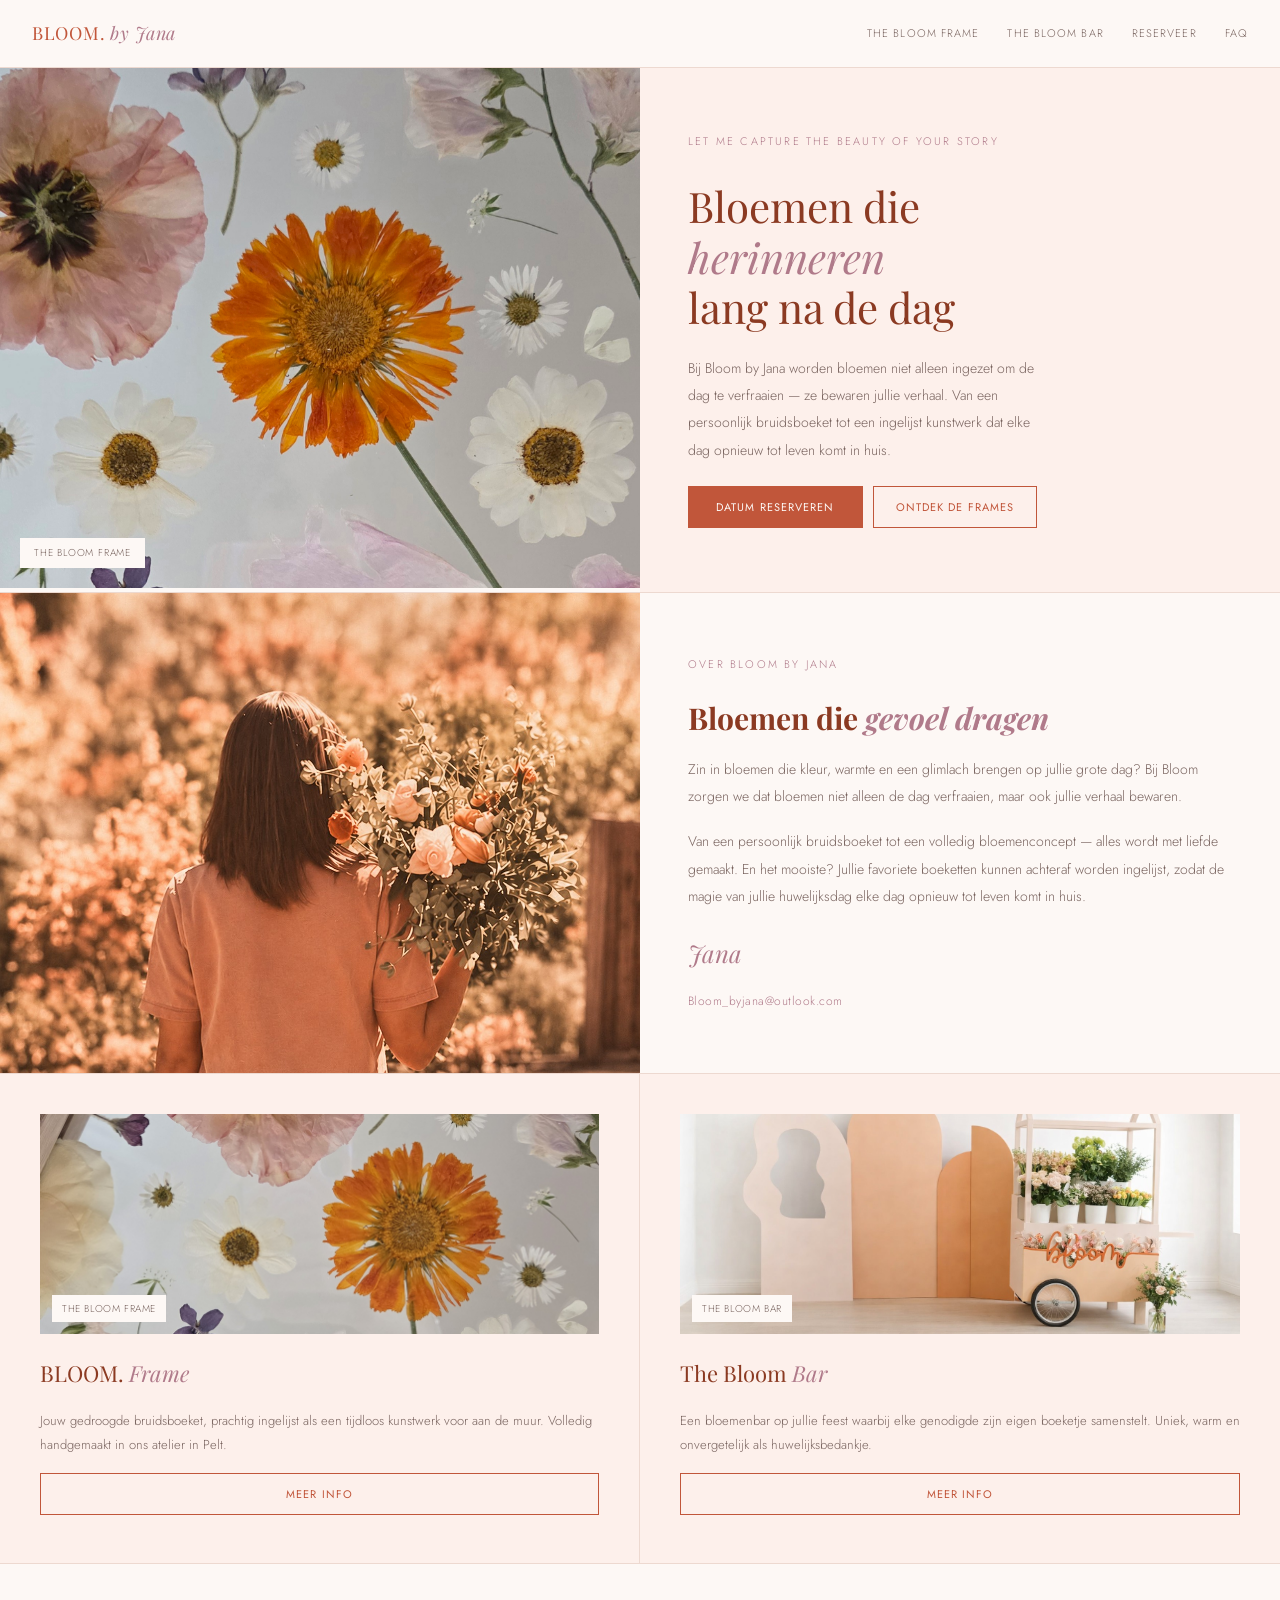
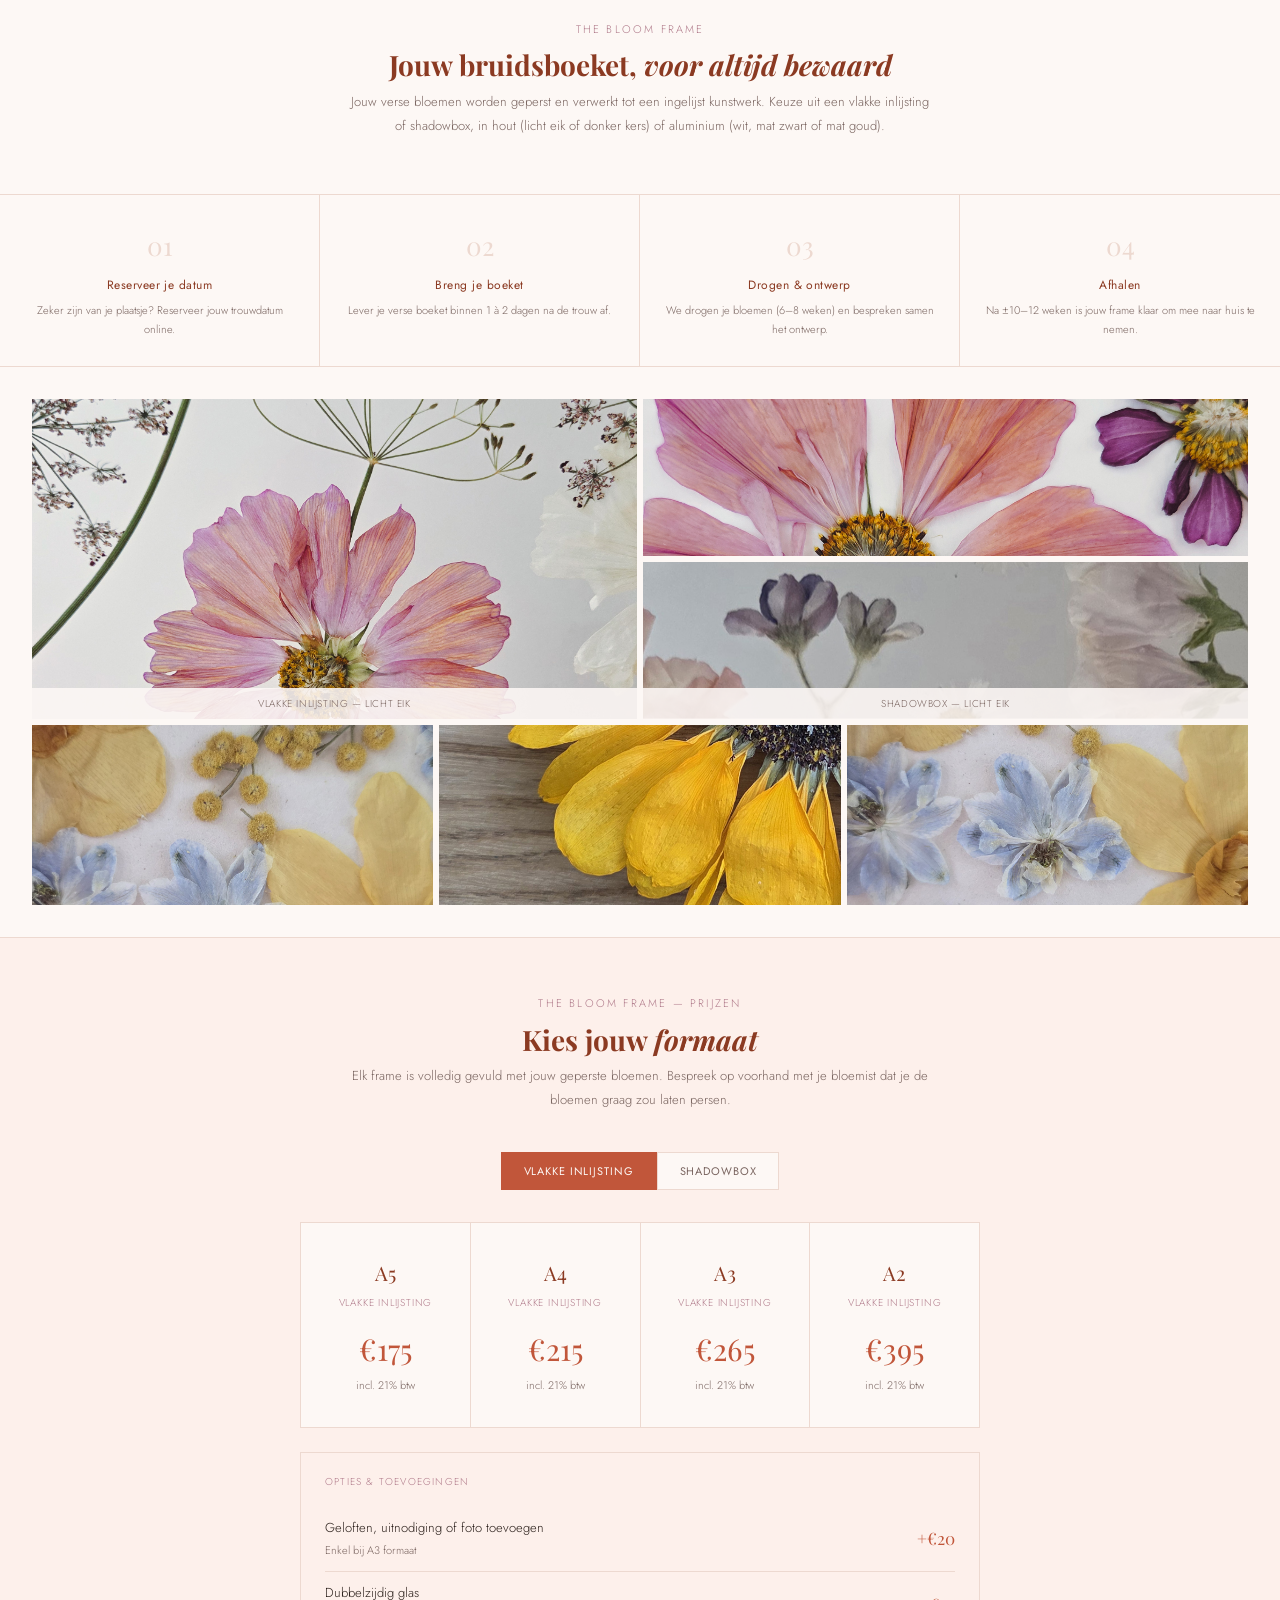
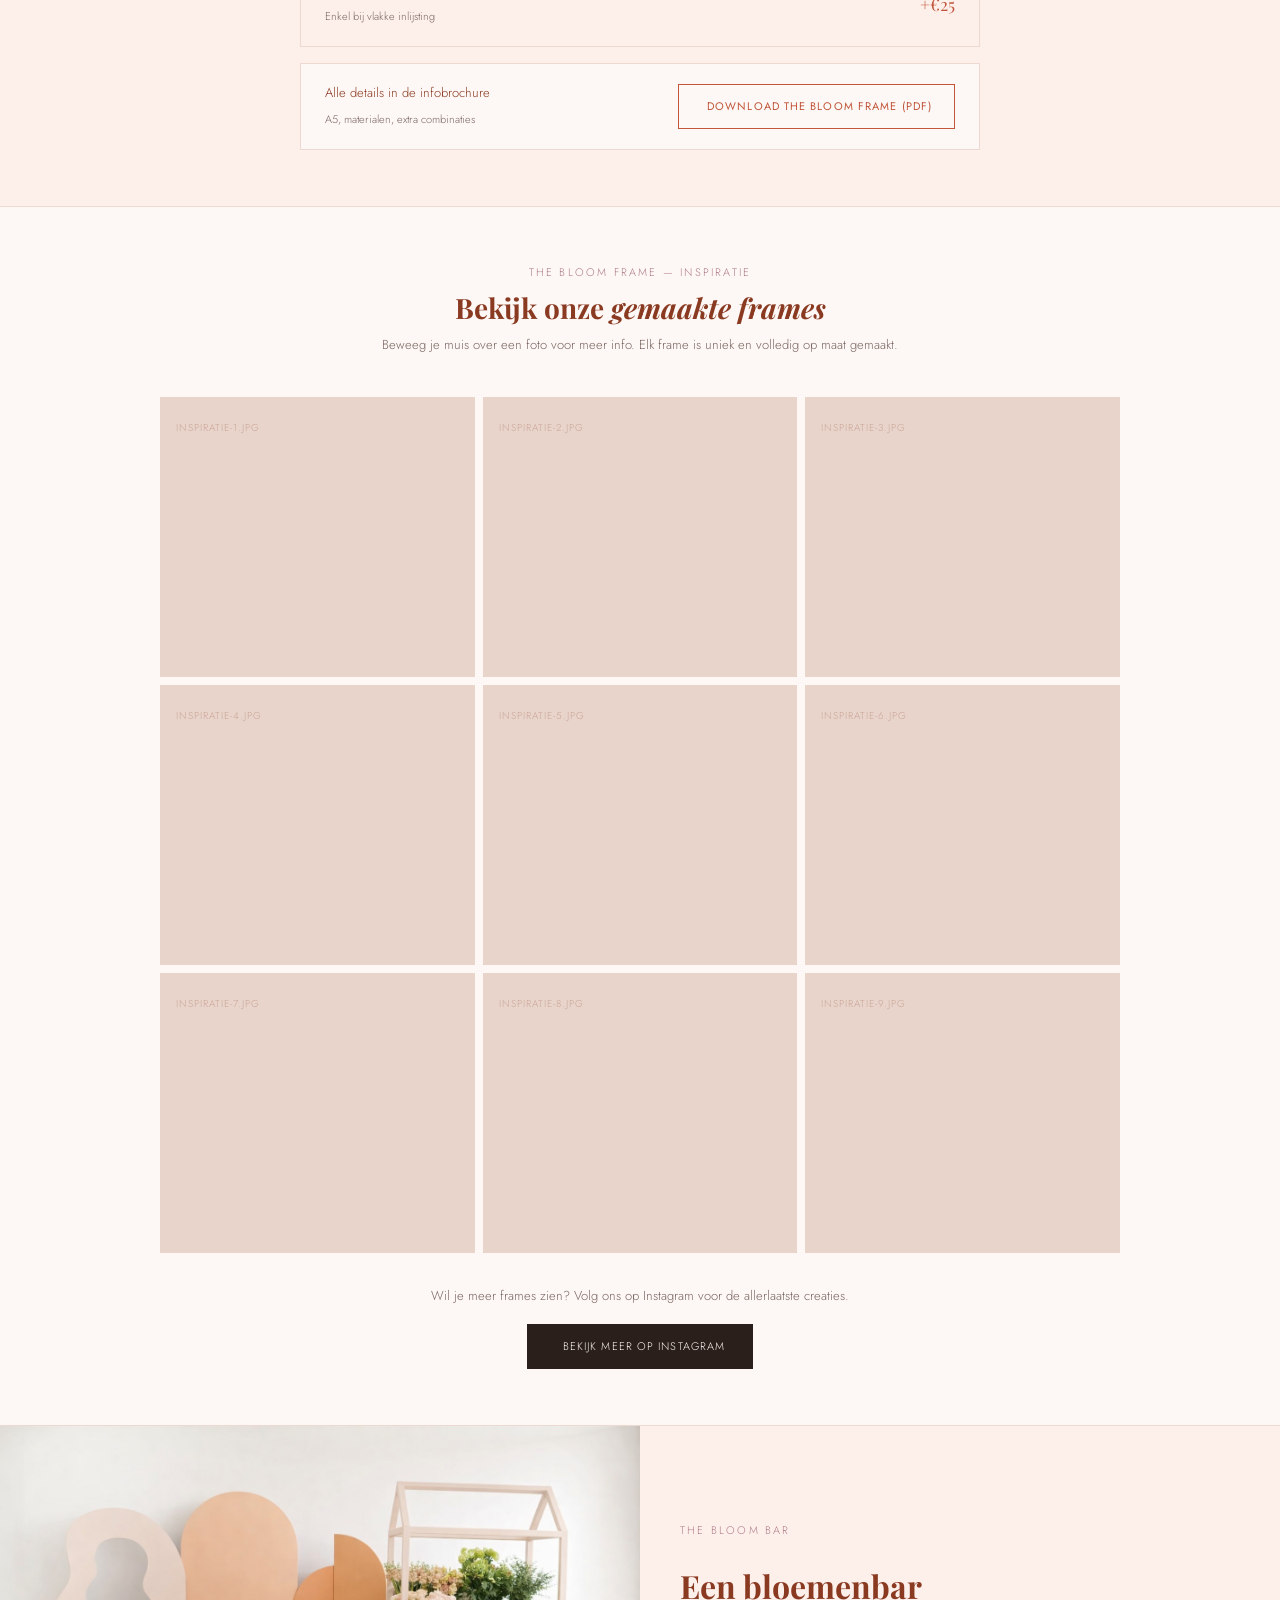
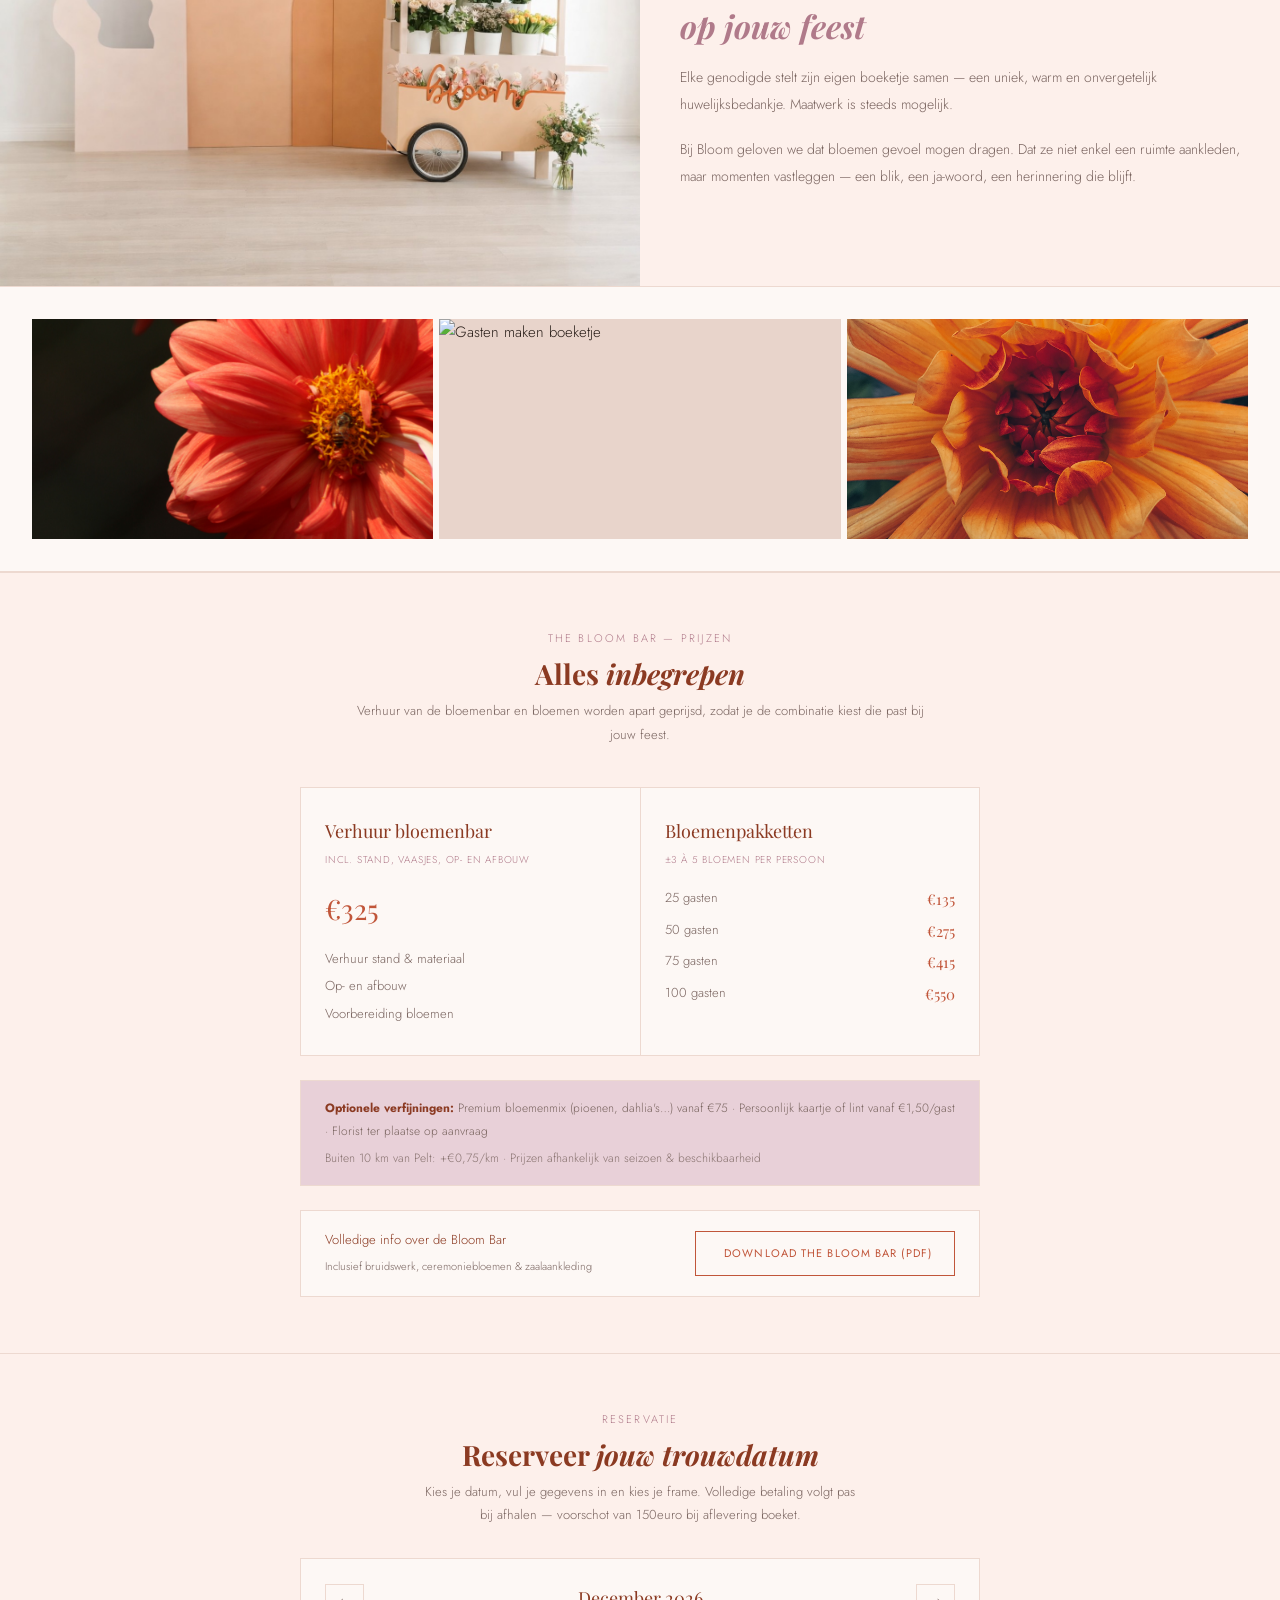
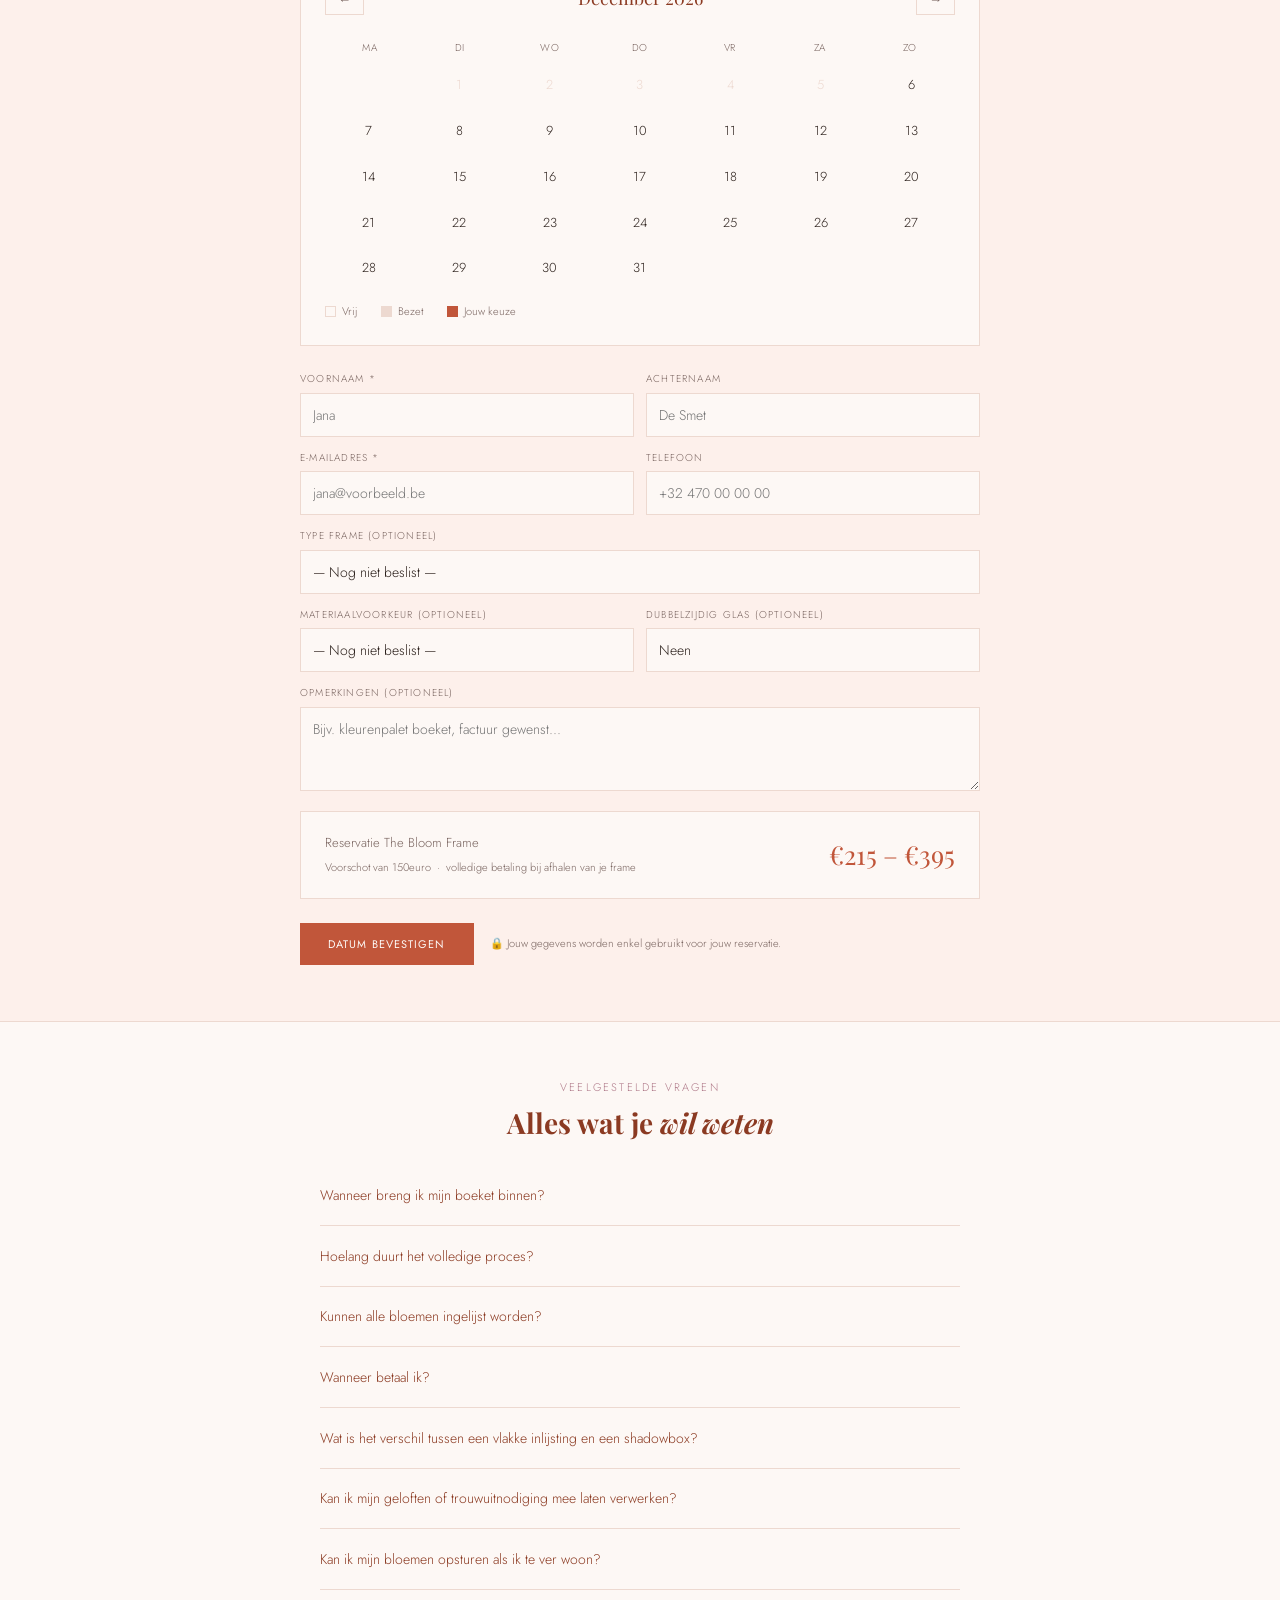
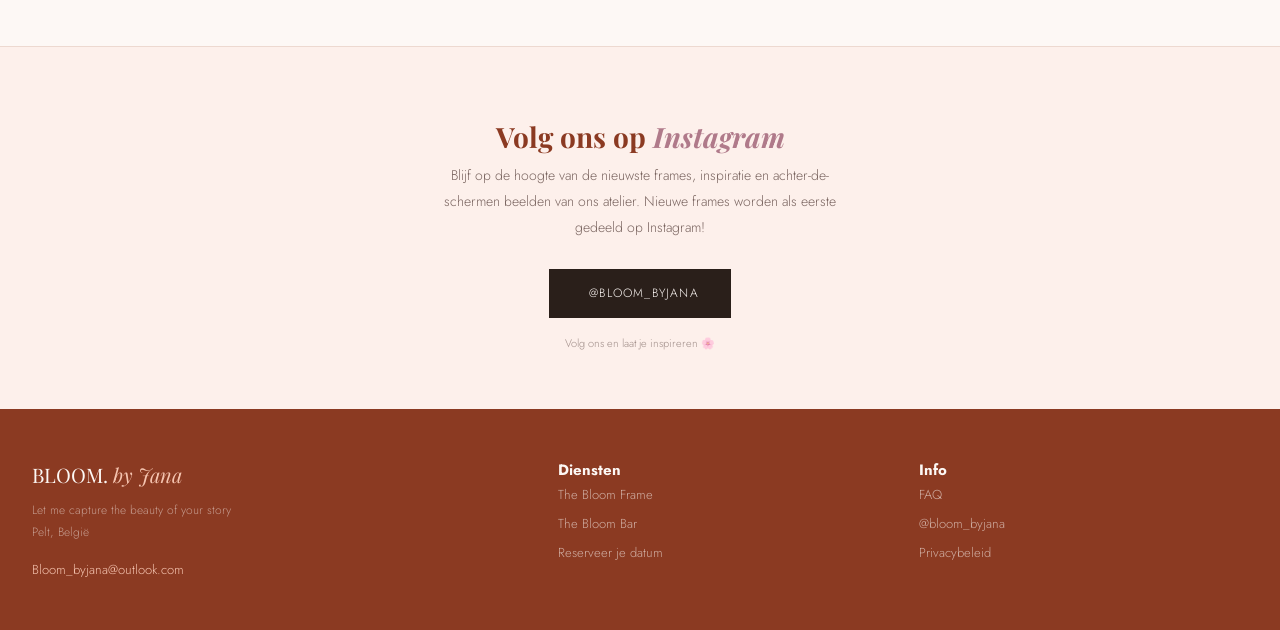
==== commit 5f648f89: "Add files via upload" ====
--- a/index.html
+++ b/index.html
@@ -431,6 +431,47 @@
       .bar-hero-text { padding: 2rem 1.5rem; }
       footer { grid-template-columns: 1fr 1fr; }
     }
+
+    /* ============================================================
+       INSPIRATIEGALERIJ — hover effect
+       ============================================================ */
+    .inspiratie-section { padding: 3.5rem 2rem; background: var(--cream); border-top: 0.5px solid var(--border); }
+    .inspiratie-grid { display: grid; grid-template-columns: repeat(3, 1fr); gap: 8px; max-width: 960px; margin: 0 auto; }
+    .inspiratie-item { position: relative; overflow: hidden; height: 280px; cursor: pointer; }
+    .inspiratie-item img,
+    .inspiratie-item .img-ph { width: 100%; height: 100%; object-fit: cover; display: block; transition: transform 0.4s ease; }
+    .inspiratie-item:hover img,
+    .inspiratie-item:hover .img-ph { transform: scale(1.04); }
+    .inspiratie-overlay { position: absolute; inset: 0; background: rgba(43,31,26,0); display: flex; flex-direction: column; justify-content: flex-end; padding: 1.25rem; transition: background 0.3s ease; }
+    .inspiratie-item:hover .inspiratie-overlay { background: rgba(43,31,26,0.55); }
+    .inspiratie-info { transform: translateY(12px); opacity: 0; transition: all 0.3s ease; }
+    .inspiratie-item:hover .inspiratie-info { transform: translateY(0); opacity: 1; }
+    .inspiratie-type { font-size: 11px; letter-spacing: 0.12em; text-transform: uppercase; color: var(--peach-mid); margin-bottom: 4px; }
+    .inspiratie-naam { font-family: 'Playfair Display', serif; font-size: 17px; color: var(--cream); line-height: 1.3; }
+    .inspiratie-formaat { font-size: 11px; color: rgba(253,248,245,0.7); margin-top: 3px; }
+
+    /* ============================================================
+       INSTAGRAM SECTIE
+       ============================================================ */
+    .instagram-section { padding: 3.5rem 2rem; background: var(--peach); border-top: 0.5px solid var(--border); text-align: center; }
+    .instagram-inner { max-width: 560px; margin: 0 auto; }
+    .instagram-icon { font-size: 36px; color: var(--mauve); margin-bottom: 1rem; display: block; }
+    .instagram-title { font-family: 'Playfair Display', serif; font-size: 28px; color: var(--rust-dark); margin-bottom: 0.5rem; line-height: 1.3; }
+    .instagram-title em { font-style: italic; color: var(--mauve); }
+    .instagram-sub { font-size: 14px; color: var(--mid); line-height: 1.85; margin-bottom: 1.75rem; max-width: 420px; margin-left: auto; margin-right: auto; }
+    .instagram-handle { display: inline-flex; align-items: center; gap: 8px; background: var(--dark); color: var(--cream); padding: 14px 32px; font-family: 'Jost', sans-serif; font-size: 12px; letter-spacing: 0.1em; text-transform: uppercase; text-decoration: none; transition: background 0.2s; margin-bottom: 1rem; }
+    .instagram-handle:hover { background: var(--rust); }
+    .instagram-handle i { font-size: 16px; }
+    .instagram-note { font-size: 11px; color: var(--mid); opacity: 0.7; }
+
+    @media (max-width: 768px) {
+      .inspiratie-grid { grid-template-columns: repeat(2, 1fr); }
+      .inspiratie-item { height: 200px; }
+      .inspiratie-item:last-child { grid-column: span 2; }
+      .inspiratie-info { transform: translateY(0); opacity: 1; }
+      .inspiratie-overlay { background: rgba(43,31,26,0.45); }
+      .instagram-title { font-size: 24px; }
+    }
   </style>
 </head>
 <body>
@@ -719,6 +760,142 @@
       </a>
     </div>
   </div>
+
+
+<!-- ============================================================
+     INSPIRATIEGALERIJ — The Bloom Frame
+     🖼️ Vervang "inspiratie-X.jpg" door jouw eigen foto's
+     ✏️ Pas de naam en het formaat aan per foto
+     ============================================================ -->
+<div class="inspiratie-section">
+  <div class="sec-header" style="max-width:580px;margin:0 auto 2.5rem;text-align:center">
+    <span class="eyebrow">The Bloom Frame — inspiratie</span>
+    <h2 class="sec-title serif">Bekijk onze <em>gemaakte frames</em></h2>
+    <p class="sec-sub">Beweeg je muis over een foto voor meer info. Elk frame is uniek en volledig op maat gemaakt.</p>
+  </div>
+  <div class="inspiratie-grid">
+
+    <!-- 🖼️ FOTO 1 — vervang "inspiratie-1.jpg" + pas naam/formaat aan -->
+    <div class="inspiratie-item">
+      <div class="img-ph"><i class="ti ti-photo"></i><span>inspiratie-1.jpg</span></div>
+      <div class="inspiratie-overlay">
+        <div class="inspiratie-info">
+          <div class="inspiratie-type">Vlakke inlijsting</div>
+          <div class="inspiratie-naam">Licht eik</div>
+          <div class="inspiratie-formaat">A3 formaat</div>
+        </div>
+      </div>
+    </div>
+
+    <!-- 🖼️ FOTO 2 — vervang "inspiratie-2.jpg" + pas naam/formaat aan -->
+    <div class="inspiratie-item">
+      <div class="img-ph"><i class="ti ti-photo"></i><span>inspiratie-2.jpg</span></div>
+      <div class="inspiratie-overlay">
+        <div class="inspiratie-info">
+          <div class="inspiratie-type">Shadowbox</div>
+          <div class="inspiratie-naam">Mat zwart aluminium</div>
+          <div class="inspiratie-formaat">A4 formaat</div>
+        </div>
+      </div>
+    </div>
+
+    <!-- 🖼️ FOTO 3 — vervang "inspiratie-3.jpg" + pas naam/formaat aan -->
+    <div class="inspiratie-item">
+      <div class="img-ph"><i class="ti ti-photo"></i><span>inspiratie-3.jpg</span></div>
+      <div class="inspiratie-overlay">
+        <div class="inspiratie-info">
+          <div class="inspiratie-type">Vlakke inlijsting</div>
+          <div class="inspiratie-naam">Donker kers</div>
+          <div class="inspiratie-formaat">A2 formaat</div>
+        </div>
+      </div>
+    </div>
+
+    <!-- 🖼️ FOTO 4 — vervang "inspiratie-4.jpg" + pas naam/formaat aan -->
+    <div class="inspiratie-item">
+      <div class="img-ph"><i class="ti ti-photo"></i><span>inspiratie-4.jpg</span></div>
+      <div class="inspiratie-overlay">
+        <div class="inspiratie-info">
+          <div class="inspiratie-type">Shadowbox</div>
+          <div class="inspiratie-naam">Mat goud aluminium</div>
+          <div class="inspiratie-formaat">A3 formaat</div>
+        </div>
+      </div>
+    </div>
+
+    <!-- 🖼️ FOTO 5 — vervang "inspiratie-5.jpg" + pas naam/formaat aan -->
+    <div class="inspiratie-item">
+      <div class="img-ph"><i class="ti ti-photo"></i><span>inspiratie-5.jpg</span></div>
+      <div class="inspiratie-overlay">
+        <div class="inspiratie-info">
+          <div class="inspiratie-type">Vlakke inlijsting</div>
+          <div class="inspiratie-naam">Glanzend wit aluminium</div>
+          <div class="inspiratie-formaat">A4 formaat</div>
+        </div>
+      </div>
+    </div>
+
+    <!-- 🖼️ FOTO 6 — vervang "inspiratie-6.jpg" + pas naam/formaat aan -->
+    <div class="inspiratie-item">
+      <div class="img-ph"><i class="ti ti-photo"></i><span>inspiratie-6.jpg</span></div>
+      <div class="inspiratie-overlay">
+        <div class="inspiratie-info">
+          <div class="inspiratie-type">Vlakke inlijsting</div>
+          <div class="inspiratie-naam">Licht eik</div>
+          <div class="inspiratie-formaat">A4 formaat · met geloften</div>
+        </div>
+      </div>
+    </div>
+
+    <!-- 🖼️ FOTO 7 — vervang "inspiratie-7.jpg" + pas naam/formaat aan -->
+    <div class="inspiratie-item">
+      <div class="img-ph"><i class="ti ti-photo"></i><span>inspiratie-7.jpg</span></div>
+      <div class="inspiratie-overlay">
+        <div class="inspiratie-info">
+          <div class="inspiratie-type">Shadowbox</div>
+          <div class="inspiratie-naam">Donker kers</div>
+          <div class="inspiratie-formaat">21×21 formaat</div>
+        </div>
+      </div>
+    </div>
+
+    <!-- 🖼️ FOTO 8 — vervang "inspiratie-8.jpg" + pas naam/formaat aan -->
+    <div class="inspiratie-item">
+      <div class="img-ph"><i class="ti ti-photo"></i><span>inspiratie-8.jpg</span></div>
+      <div class="inspiratie-overlay">
+        <div class="inspiratie-info">
+          <div class="inspiratie-type">Vlakke inlijsting</div>
+          <div class="inspiratie-naam">Mat zwart aluminium</div>
+          <div class="inspiratie-formaat">A3 formaat · dubbelzijdig glas</div>
+        </div>
+      </div>
+    </div>
+
+    <!-- 🖼️ FOTO 9 — vervang "inspiratie-9.jpg" + pas naam/formaat aan -->
+    <div class="inspiratie-item">
+      <div class="img-ph"><i class="ti ti-photo"></i><span>inspiratie-9.jpg</span></div>
+      <div class="inspiratie-overlay">
+        <div class="inspiratie-info">
+          <div class="inspiratie-type">Shadowbox</div>
+          <div class="inspiratie-naam">Licht eik</div>
+          <div class="inspiratie-formaat">A3 formaat · met uitnodiging</div>
+        </div>
+      </div>
+    </div>
+
+    </div>
+
+  <!-- Bekijk meer knop -->
+  <div style="text-align:center;margin-top:2rem">
+    <p style="font-size:13px;color:var(--mid);margin-bottom:1rem">Wil je meer frames zien? Volg ons op Instagram voor de allerlaatste creaties.</p>
+    <!-- ✏️ Vervang de href door jouw Instagram-link -->
+    <a href="https://instagram.com/bloom_byjana" target="_blank" style="display:inline-flex;align-items:center;gap:8px;background:var(--dark);color:var(--cream);padding:13px 28px;font-family:'Jost',sans-serif;font-size:11px;letter-spacing:0.1em;text-transform:uppercase;text-decoration:none;transition:background 0.2s" onmouseover="this.style.background='var(--rust)'" onmouseout="this.style.background='var(--dark)'">
+      <i class="ti ti-brand-instagram" style="font-size:16px"></i>
+      Bekijk meer op Instagram
+    </a>
+  </div>
+
+</div>
 
 </div><!-- einde #frame -->
 
@@ -1018,6 +1195,25 @@
      FOOTER
      ✏️ Pas contactgegevens en links aan
      ============================================================ -->
+
+<!-- ============================================================
+     INSTAGRAM SECTIE
+     ✏️ Vervang de Instagram-link door jouw eigen profiel
+     ============================================================ -->
+<div class="instagram-section">
+  <div class="instagram-inner">
+    <i class="ti ti-brand-instagram instagram-icon"></i>
+    <h2 class="instagram-title serif">Volg ons op <em>Instagram</em></h2>
+    <p class="instagram-sub">Blijf op de hoogte van de nieuwste frames, inspiratie en achter-de-schermen beelden van ons atelier. Nieuwe frames worden als eerste gedeeld op Instagram!</p>
+    <!-- ✏️ Vervang de href door jouw Instagram-link -->
+    <a href="https://instagram.com/bloom_byjana" target="_blank" class="instagram-handle">
+      <i class="ti ti-brand-instagram"></i>
+      @bloom_byjana
+    </a>
+    <div class="instagram-note">Volg ons en laat je inspireren 🌸</div>
+  </div>
+</div>
+
 <footer>
   <div>
     <div class="footer-logo serif">BLOOM. <em>by Jana</em></div>
@@ -1141,8 +1337,8 @@
     document.getElementById('glas-opt').style.display = type === 'vlak' ? 'flex' : 'none';
   }
 
-  // Formulier versturen
-  function submitForm() {
+  // Formulier versturen via Formspree
+  async function submitForm() {
     if (!gekozenDatum) {
       alert('Kies eerst een datum op de kalender.');
       return;
@@ -1153,9 +1349,46 @@
       alert('Vul minstens je voornaam en e-mailadres in.');
       return;
     }
-    // Hier zou je later een echte e-mailverzending kunnen koppelen
-    document.getElementById('form-area').style.display = 'none';
-    document.getElementById('success-screen').classList.add('show');
+
+    // Gegevens verzamelen
+    const gegevens = {
+      voornaam: voornaam,
+      achternaam: document.getElementById('lname').value,
+      email: email,
+      telefoon: document.getElementById('phone').value,
+      trouwdatum: gekozenDatum,
+      frame: document.getElementById('frame-keuze') ? document.getElementById('frame-keuze').value : '',
+      opmerkingen: document.getElementById('notes').value,
+      _subject: 'Nieuwe reservatie — Bloom by Jana: ' + gekozenDatum,
+      _replyto: email
+    };
+
+    // Knop uitschakelen tijdens verzenden
+    const knop = document.querySelector('.submit-row .btn-primary');
+    knop.textContent = 'Bezig met verzenden...';
+    knop.disabled = true;
+
+    try {
+      const response = await fetch('https://formspree.io/f/xbdvklnp', {
+        method: 'POST',
+        headers: { 'Content-Type': 'application/json' },
+        body: JSON.stringify(gegevens)
+      });
+
+      if (response.ok) {
+        // Succes — toon bevestigingsscherm
+        document.getElementById('form-area').style.display = 'none';
+        document.getElementById('success-screen').classList.add('show');
+      } else {
+        alert('Er liep iets fout. Probeer opnieuw of mail ons via Bloom_byjana@outlook.com');
+        knop.textContent = 'Datum bevestigen';
+        knop.disabled = false;
+      }
+    } catch (error) {
+      alert('Er liep iets fout. Controleer je internetverbinding en probeer opnieuw.');
+      knop.textContent = 'Datum bevestigen';
+      knop.disabled = false;
+    }
   }
 
   // FAQ uitklappen
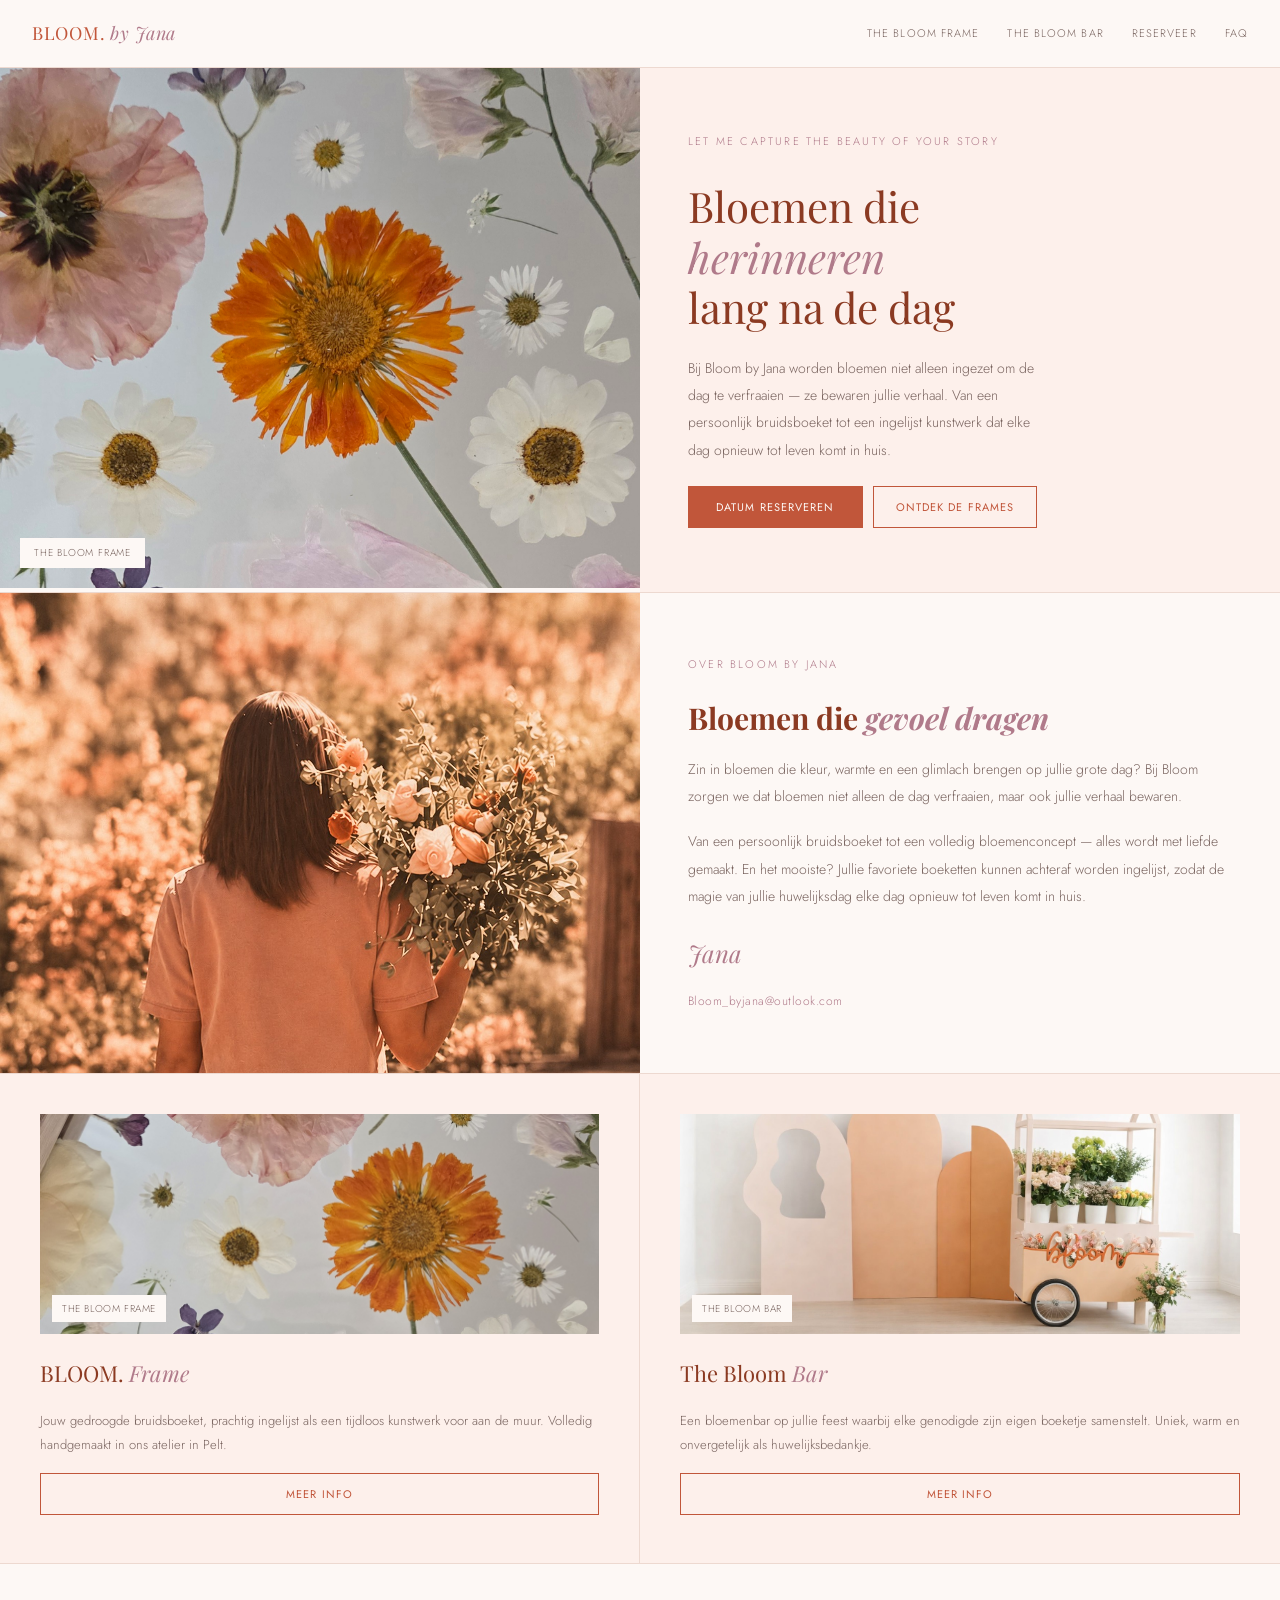
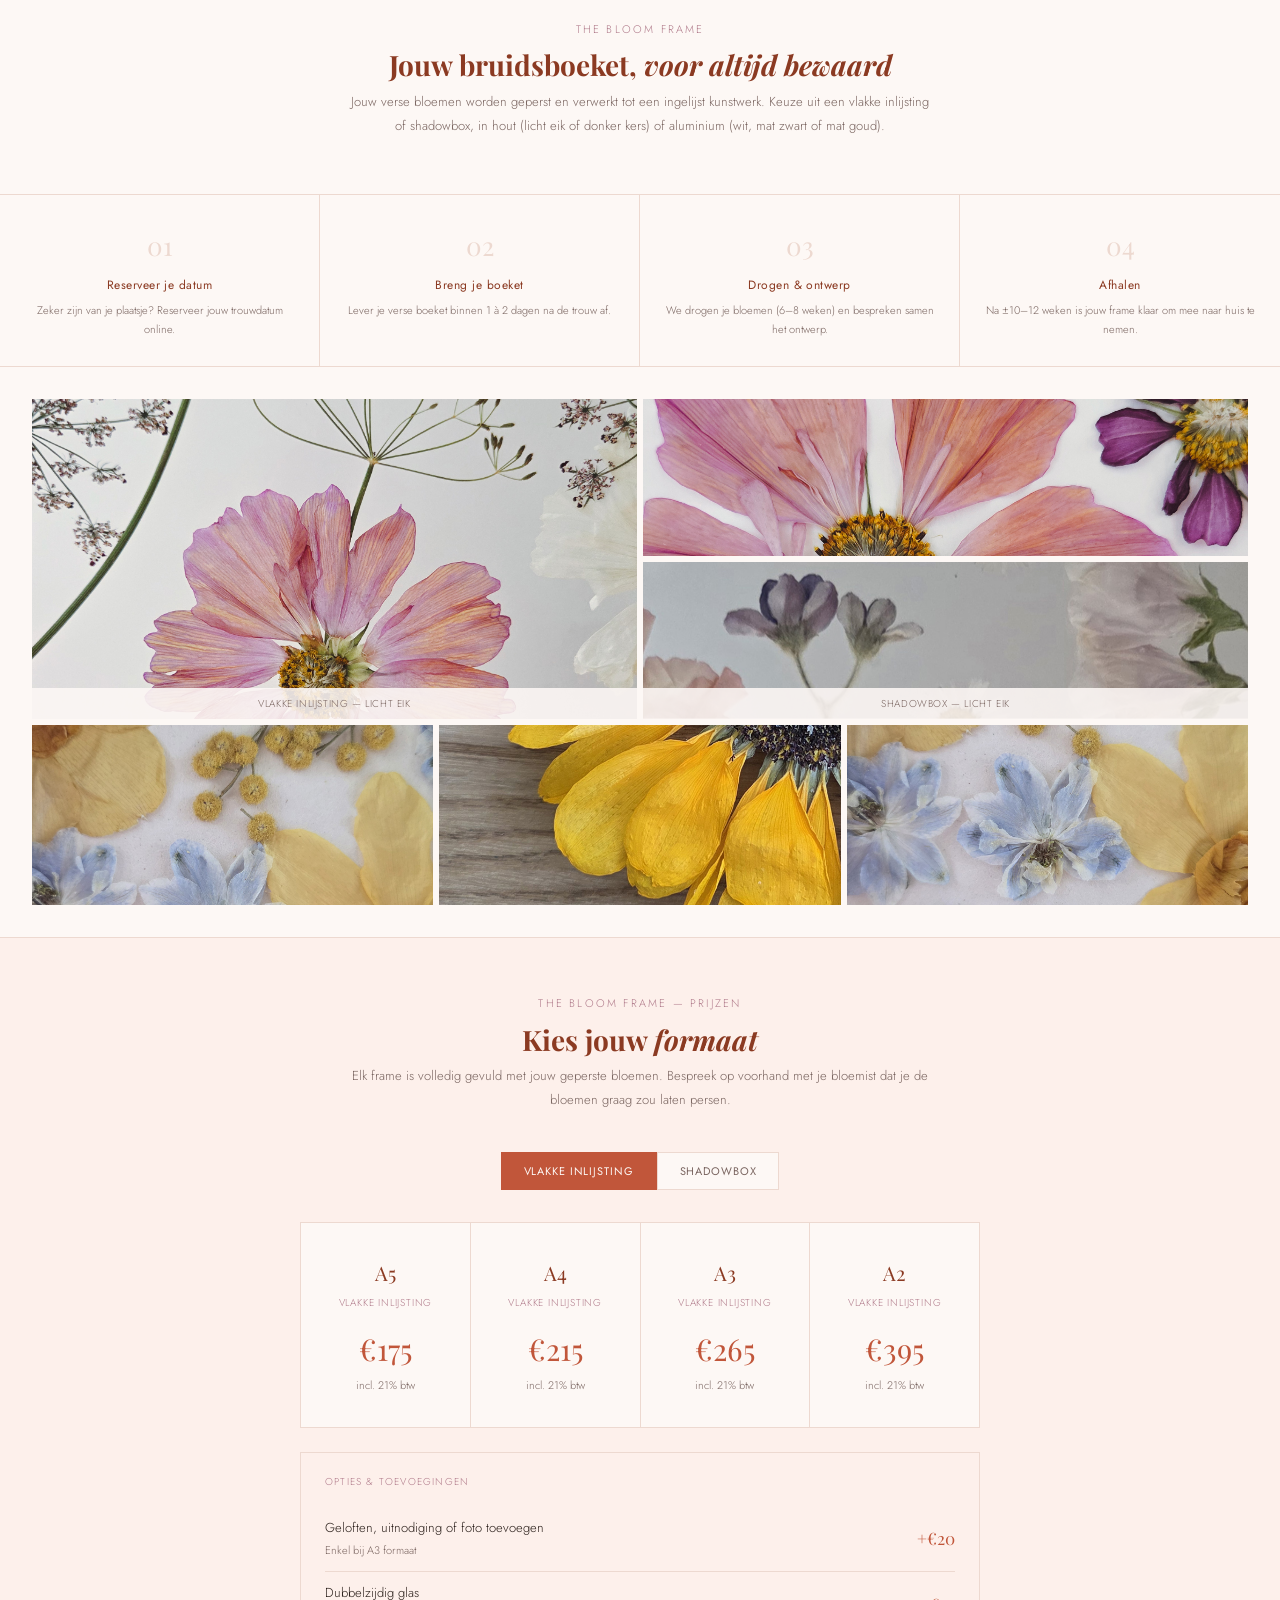
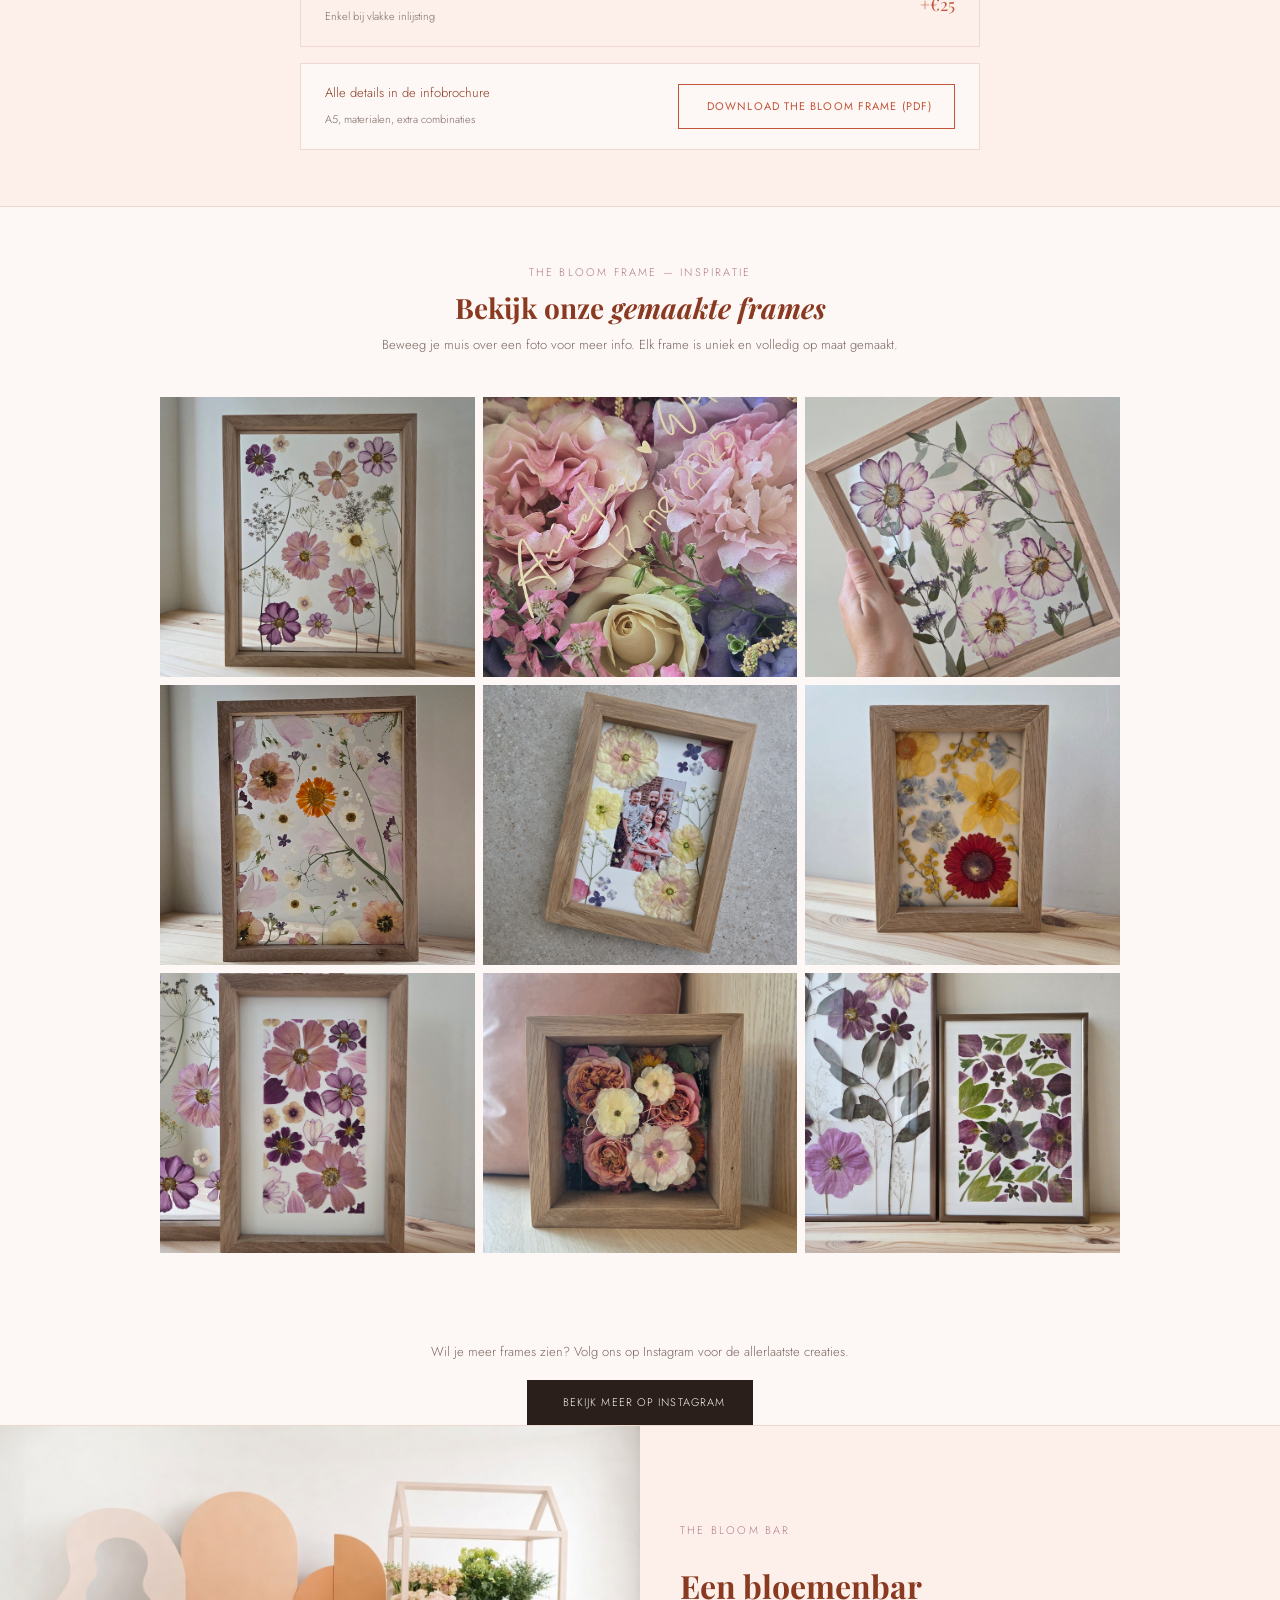
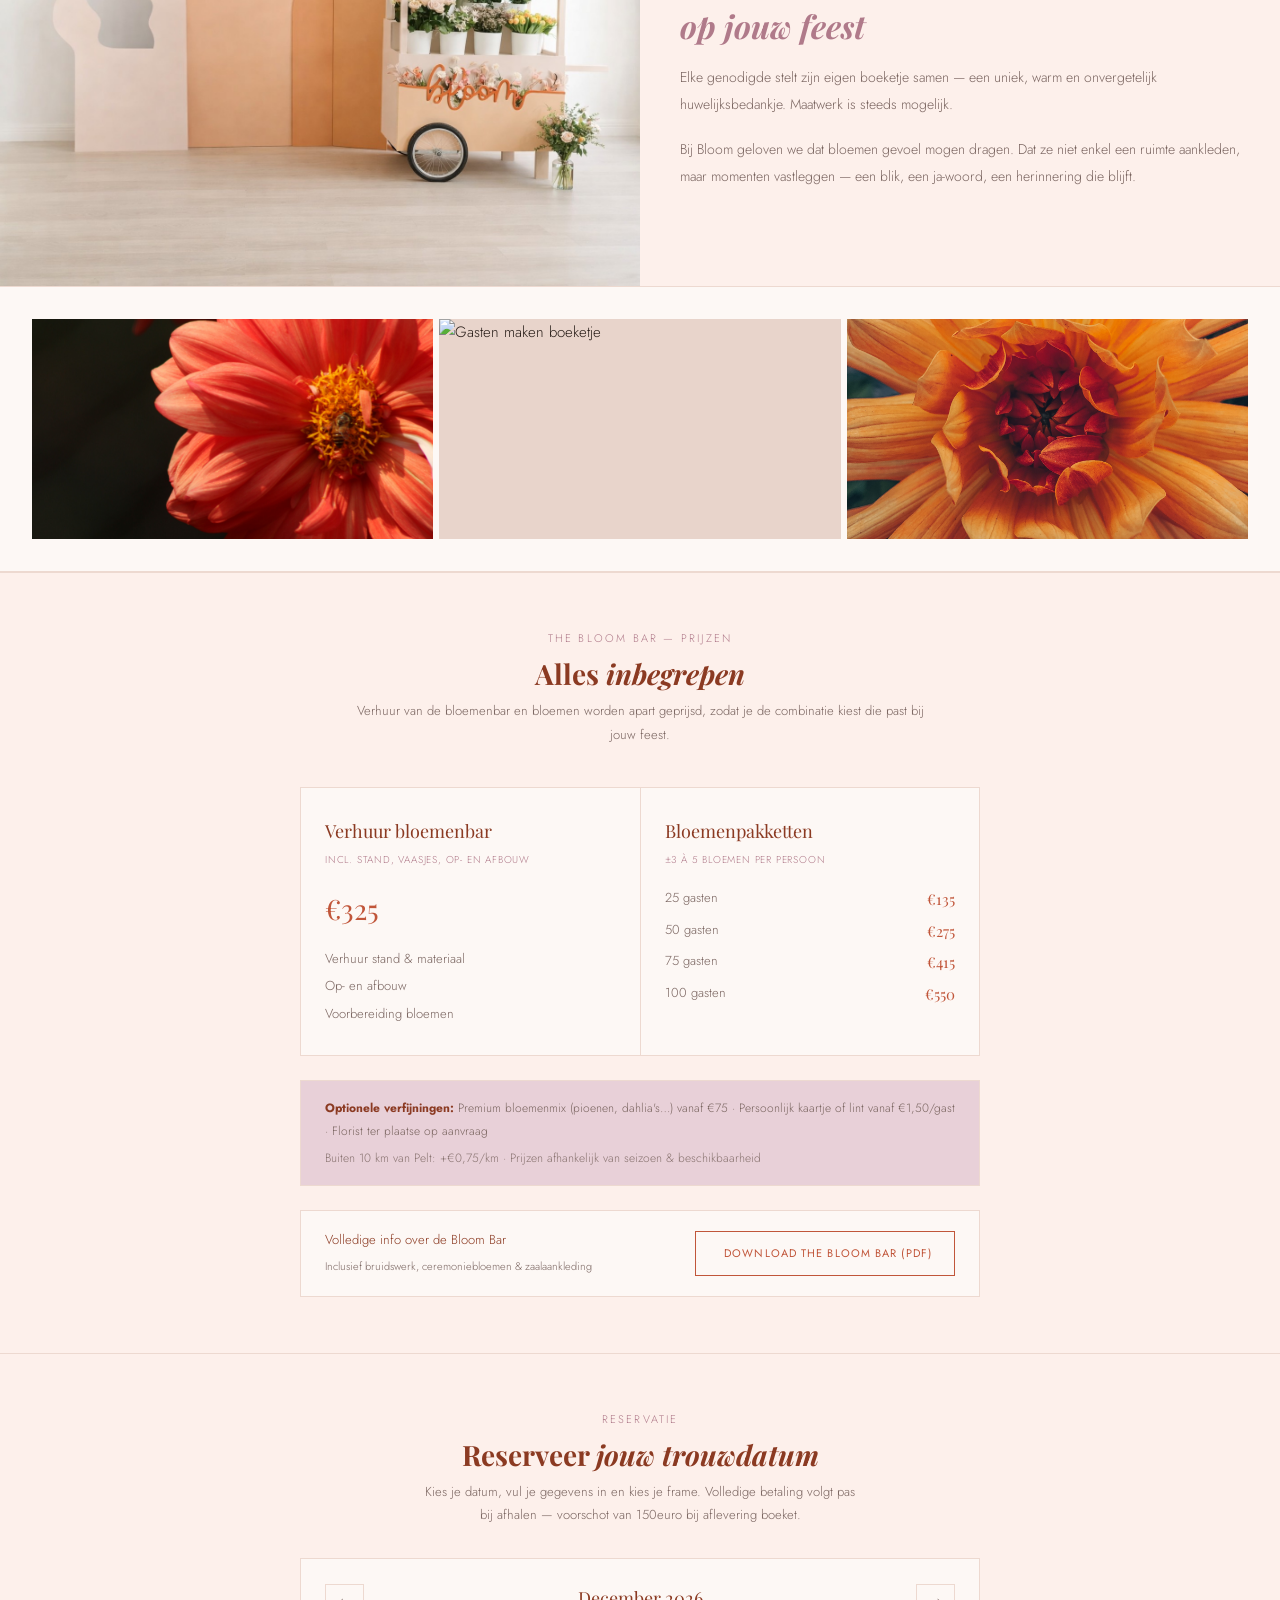
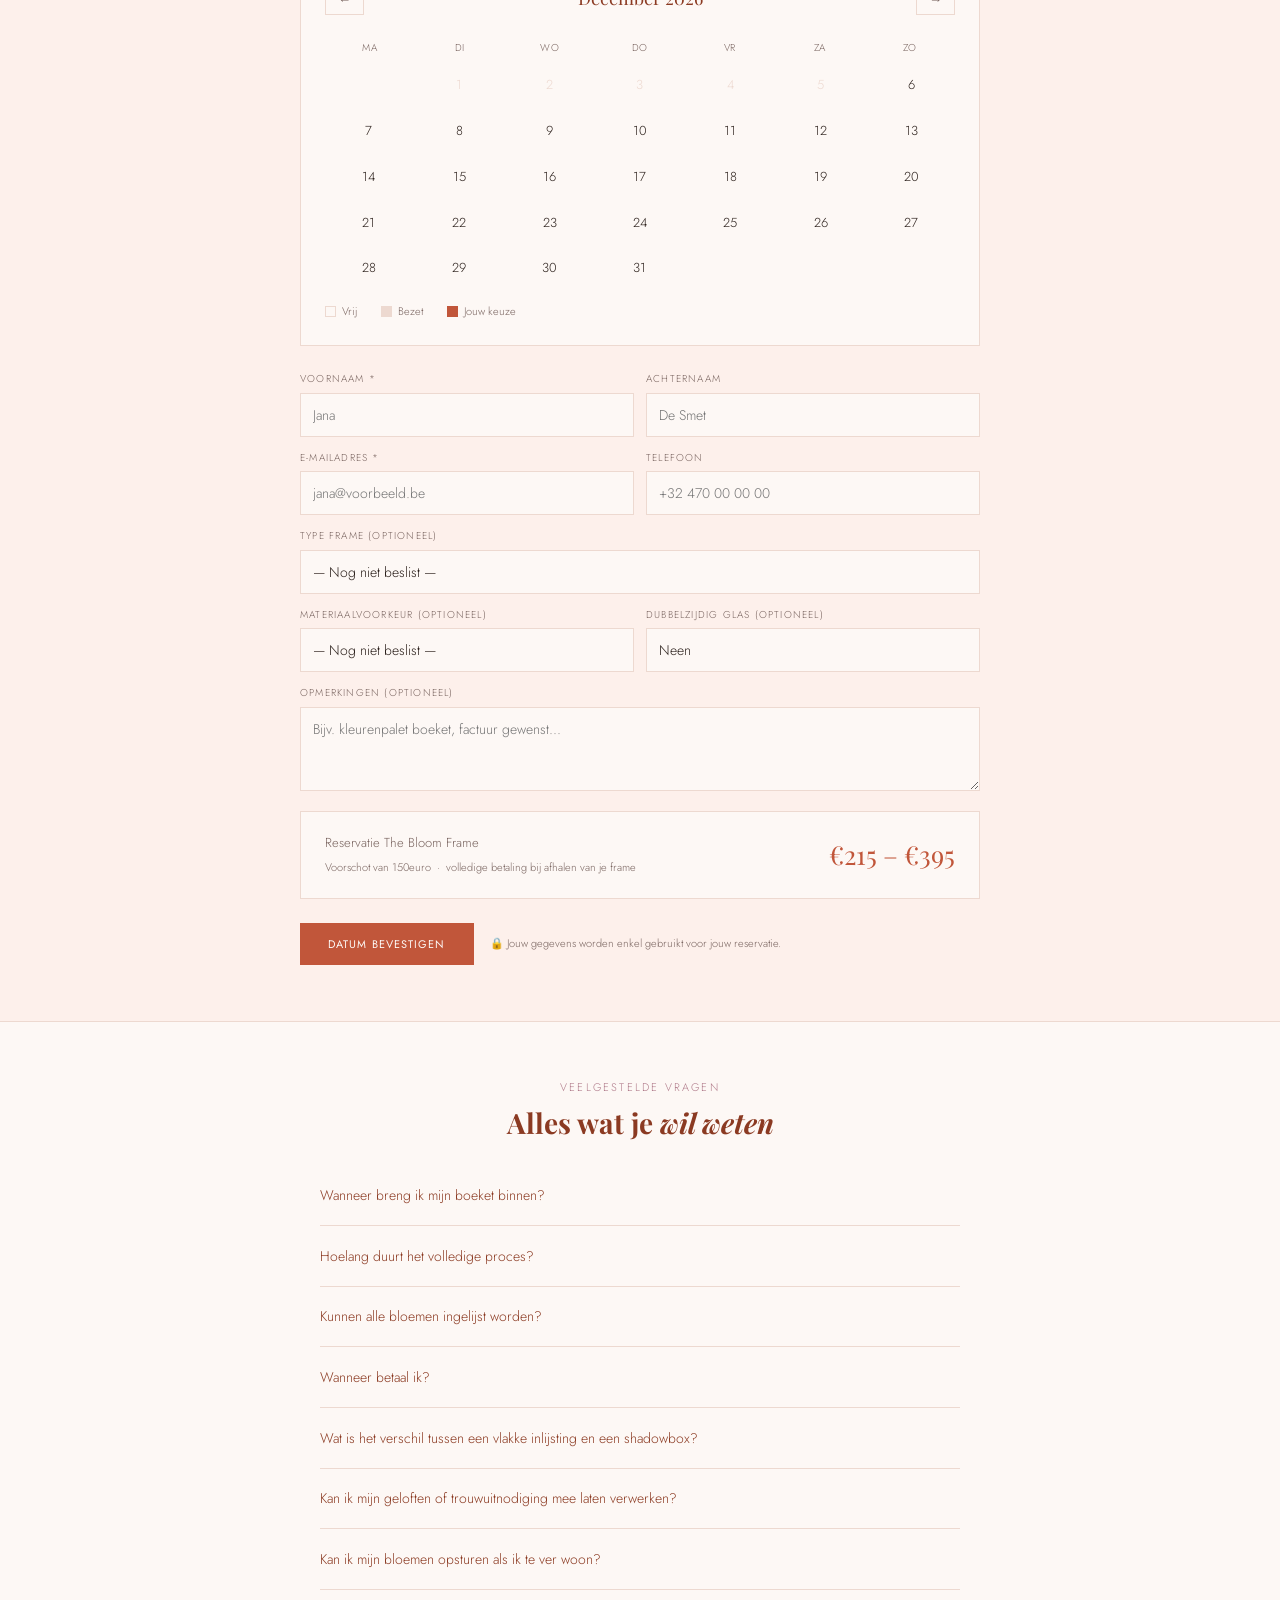
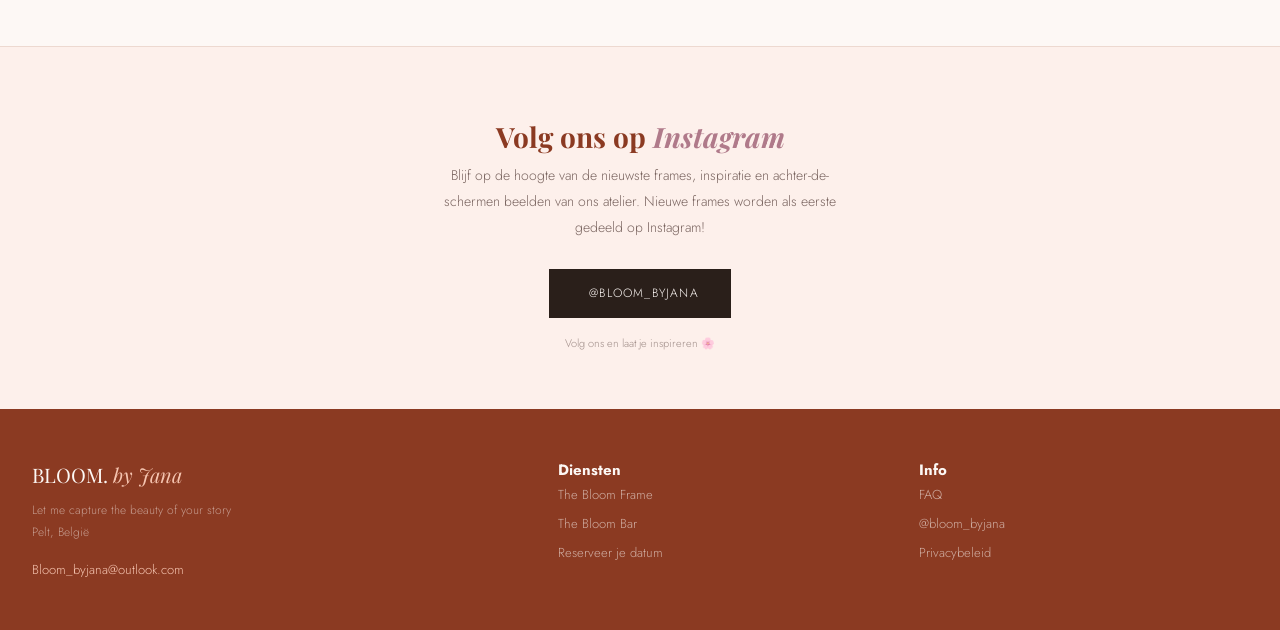
==== commit f600b391: "Update index.html" ====
--- a/index.html
+++ b/index.html
@@ -773,115 +773,119 @@
     <h2 class="sec-title serif">Bekijk onze <em>gemaakte frames</em></h2>
     <p class="sec-sub">Beweeg je muis over een foto voor meer info. Elk frame is uniek en volledig op maat gemaakt.</p>
   </div>
+
   <div class="inspiratie-grid">
 
-    <!-- 🖼️ FOTO 1 — vervang "inspiratie-1.jpg" + pas naam/formaat aan -->
+    <!-- FOTO 1 -->
     <div class="inspiratie-item">
-      <div class="img-ph"><i class="ti ti-photo"></i><span>inspiratie-1.jpg</span></div>
+      <img src="inspiratie-1.jpg" alt="Inspiratie 1">
+      <div class="inspiratie-overlay">
+        <div class="inspiratie-info">
+          <div class="inspiratie-type">Vlakke inlijsting</div>
+          <div class="inspiratie-naam">Licht eik · dubbelzijdig glas</div>
+          <div class="inspiratie-formaat">A3 formaat</div>
+        </div>
+      </div>
+    </div>
+
+    <!-- FOTO 2 -->
+    <div class="inspiratie-item">
+      <img src="inspiratie-2.jpg" alt="Inspiratie 2">
+      <div class="inspiratie-overlay">
+        <div class="inspiratie-info">
+          <div class="inspiratie-type">Shadowbox</div>
+          <div class="inspiratie-naam">Licht eik</div>
+          <div class="inspiratie-formaat">21x21 formaat</div>
+        </div>
+      </div>
+    </div>
+
+    <!-- FOTO 3 -->
+    <div class="inspiratie-item">
+      <img src="inspiratie-3.jpg" alt="Inspiratie 3">
+      <div class="inspiratie-overlay">
+        <div class="inspiratie-info">
+          <div class="inspiratie-type">Vlakke inlijsting</div>
+          <div class="inspiratie-naam">Licht eik · dubbelzijdig glas</div>
+          <div class="inspiratie-formaat">A4 formaat</div>
+        </div>
+      </div>
+    </div>
+
+    <!-- FOTO 4 -->
+    <div class="inspiratie-item">
+      <img src="inspiratie-4.jpg" alt="Inspiratie 4">
+      <div class="inspiratie-overlay">
+        <div class="inspiratie-info">
+          <div class="inspiratie-type">Vlakke inlijsting</div>
+          <div class="inspiratie-naam">Licht eik · dubbelzijdig glas</div>
+          <div class="inspiratie-formaat">A3 formaat</div>
+        </div>
+      </div>
+    </div>
+
+    <!-- FOTO 5 -->
+    <div class="inspiratie-item">
+      <img src="inspiratie-5.jpg" alt="Inspiratie 5">
       <div class="inspiratie-overlay">
         <div class="inspiratie-info">
           <div class="inspiratie-type">Vlakke inlijsting</div>
           <div class="inspiratie-naam">Licht eik</div>
-          <div class="inspiratie-formaat">A3 formaat</div>
-        </div>
-      </div>
-    </div>
-
-    <!-- 🖼️ FOTO 2 — vervang "inspiratie-2.jpg" + pas naam/formaat aan -->
+          <div class="inspiratie-formaat">A5 formaat</div>
+        </div>
+      </div>
+    </div>
+
+    <!-- FOTO 6 -->
     <div class="inspiratie-item">
-      <div class="img-ph"><i class="ti ti-photo"></i><span>inspiratie-2.jpg</span></div>
-      <div class="inspiratie-overlay">
-        <div class="inspiratie-info">
-          <div class="inspiratie-type">Shadowbox</div>
-          <div class="inspiratie-naam">Mat zwart aluminium</div>
-          <div class="inspiratie-formaat">A4 formaat</div>
-        </div>
-      </div>
-    </div>
-
-    <!-- 🖼️ FOTO 3 — vervang "inspiratie-3.jpg" + pas naam/formaat aan -->
-    <div class="inspiratie-item">
-      <div class="img-ph"><i class="ti ti-photo"></i><span>inspiratie-3.jpg</span></div>
-      <div class="inspiratie-overlay">
-        <div class="inspiratie-info">
-          <div class="inspiratie-type">Vlakke inlijsting</div>
-          <div class="inspiratie-naam">Donker kers</div>
-          <div class="inspiratie-formaat">A2 formaat</div>
-        </div>
-      </div>
-    </div>
-
-    <!-- 🖼️ FOTO 4 — vervang "inspiratie-4.jpg" + pas naam/formaat aan -->
-    <div class="inspiratie-item">
-      <div class="img-ph"><i class="ti ti-photo"></i><span>inspiratie-4.jpg</span></div>
-      <div class="inspiratie-overlay">
-        <div class="inspiratie-info">
-          <div class="inspiratie-type">Shadowbox</div>
-          <div class="inspiratie-naam">Mat goud aluminium</div>
-          <div class="inspiratie-formaat">A3 formaat</div>
-        </div>
-      </div>
-    </div>
-
-    <!-- 🖼️ FOTO 5 — vervang "inspiratie-5.jpg" + pas naam/formaat aan -->
-    <div class="inspiratie-item">
-      <div class="img-ph"><i class="ti ti-photo"></i><span>inspiratie-5.jpg</span></div>
-      <div class="inspiratie-overlay">
-        <div class="inspiratie-info">
-          <div class="inspiratie-type">Vlakke inlijsting</div>
-          <div class="inspiratie-naam">Glanzend wit aluminium</div>
-          <div class="inspiratie-formaat">A4 formaat</div>
-        </div>
-      </div>
-    </div>
-
-    <!-- 🖼️ FOTO 6 — vervang "inspiratie-6.jpg" + pas naam/formaat aan -->
-    <div class="inspiratie-item">
-      <div class="img-ph"><i class="ti ti-photo"></i><span>inspiratie-6.jpg</span></div>
+      <img src="inspiratie-6.jpg" alt="Inspiratie 6">
       <div class="inspiratie-overlay">
         <div class="inspiratie-info">
           <div class="inspiratie-type">Vlakke inlijsting</div>
           <div class="inspiratie-naam">Licht eik</div>
-          <div class="inspiratie-formaat">A4 formaat · met geloften</div>
-        </div>
-      </div>
-    </div>
-
-    <!-- 🖼️ FOTO 7 — vervang "inspiratie-7.jpg" + pas naam/formaat aan -->
+          <div class="inspiratie-formaat">A5 formaat</div>
+        </div>
+      </div>
+    </div>
+
+    <!-- FOTO 7 -->
     <div class="inspiratie-item">
-      <div class="img-ph"><i class="ti ti-photo"></i><span>inspiratie-7.jpg</span></div>
-      <div class="inspiratie-overlay">
-        <div class="inspiratie-info">
-          <div class="inspiratie-type">Shadowbox</div>
-          <div class="inspiratie-naam">Donker kers</div>
-          <div class="inspiratie-formaat">21×21 formaat</div>
-        </div>
-      </div>
-    </div>
-
-    <!-- 🖼️ FOTO 8 — vervang "inspiratie-8.jpg" + pas naam/formaat aan -->
-    <div class="inspiratie-item">
-      <div class="img-ph"><i class="ti ti-photo"></i><span>inspiratie-8.jpg</span></div>
+      <img src="inspiratie-7.jpg" alt="Inspiratie 7">
       <div class="inspiratie-overlay">
         <div class="inspiratie-info">
           <div class="inspiratie-type">Vlakke inlijsting</div>
-          <div class="inspiratie-naam">Mat zwart aluminium</div>
-          <div class="inspiratie-formaat">A3 formaat · dubbelzijdig glas</div>
-        </div>
-      </div>
-    </div>
-
-    <!-- 🖼️ FOTO 9 — vervang "inspiratie-9.jpg" + pas naam/formaat aan -->
+          <div class="inspiratie-naam">Licht eik</div>
+          <div class="inspiratie-formaat">A4 formaat</div>
+        </div>
+      </div>
+    </div>
+
+    <!-- FOTO 8 -->
     <div class="inspiratie-item">
-      <div class="img-ph"><i class="ti ti-photo"></i><span>inspiratie-9.jpg</span></div>
+      <img src="inspiratie-8.jpg" alt="Inspiratie 8">
       <div class="inspiratie-overlay">
         <div class="inspiratie-info">
           <div class="inspiratie-type">Shadowbox</div>
           <div class="inspiratie-naam">Licht eik</div>
-          <div class="inspiratie-formaat">A3 formaat · met uitnodiging</div>
-        </div>
-      </div>
-    </div>
+          <div class="inspiratie-formaat">21x21 formaat</div>
+        </div>
+      </div>
+    </div>
+
+    <!-- FOTO 9 -->
+    <div class="inspiratie-item">
+      <img src="inspiratie-9.jpg" alt="Inspiratie 9">
+      <div class="inspiratie-overlay">
+        <div class="inspiratie-info">
+          <div class="inspiratie-type">Vlakke inlijsting</div>
+          <div class="inspiratie-naam">Metalen frame</div>
+          <div class="inspiratie-formaat">A4 formaat</div>
+        </div>
+      </div>
+    </div>
+
+  </div>
+</div>
 
     </div>
 
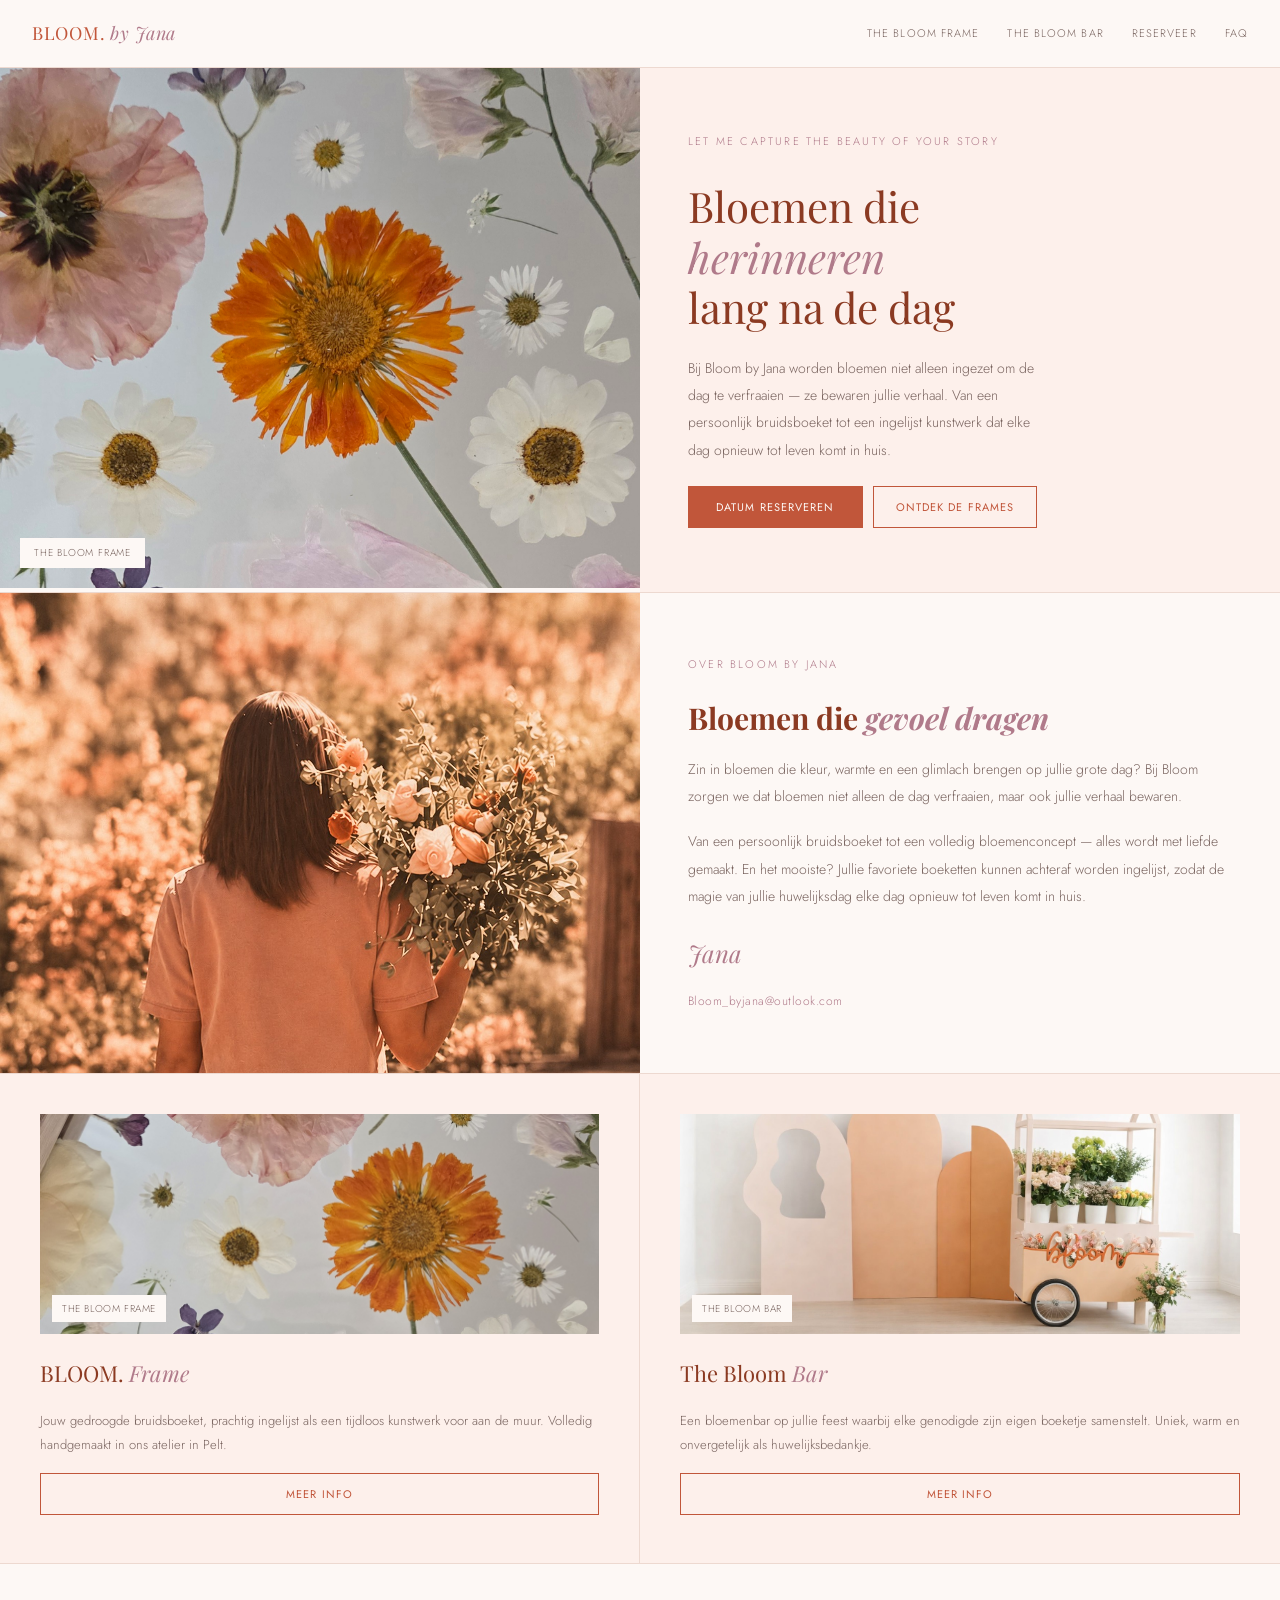
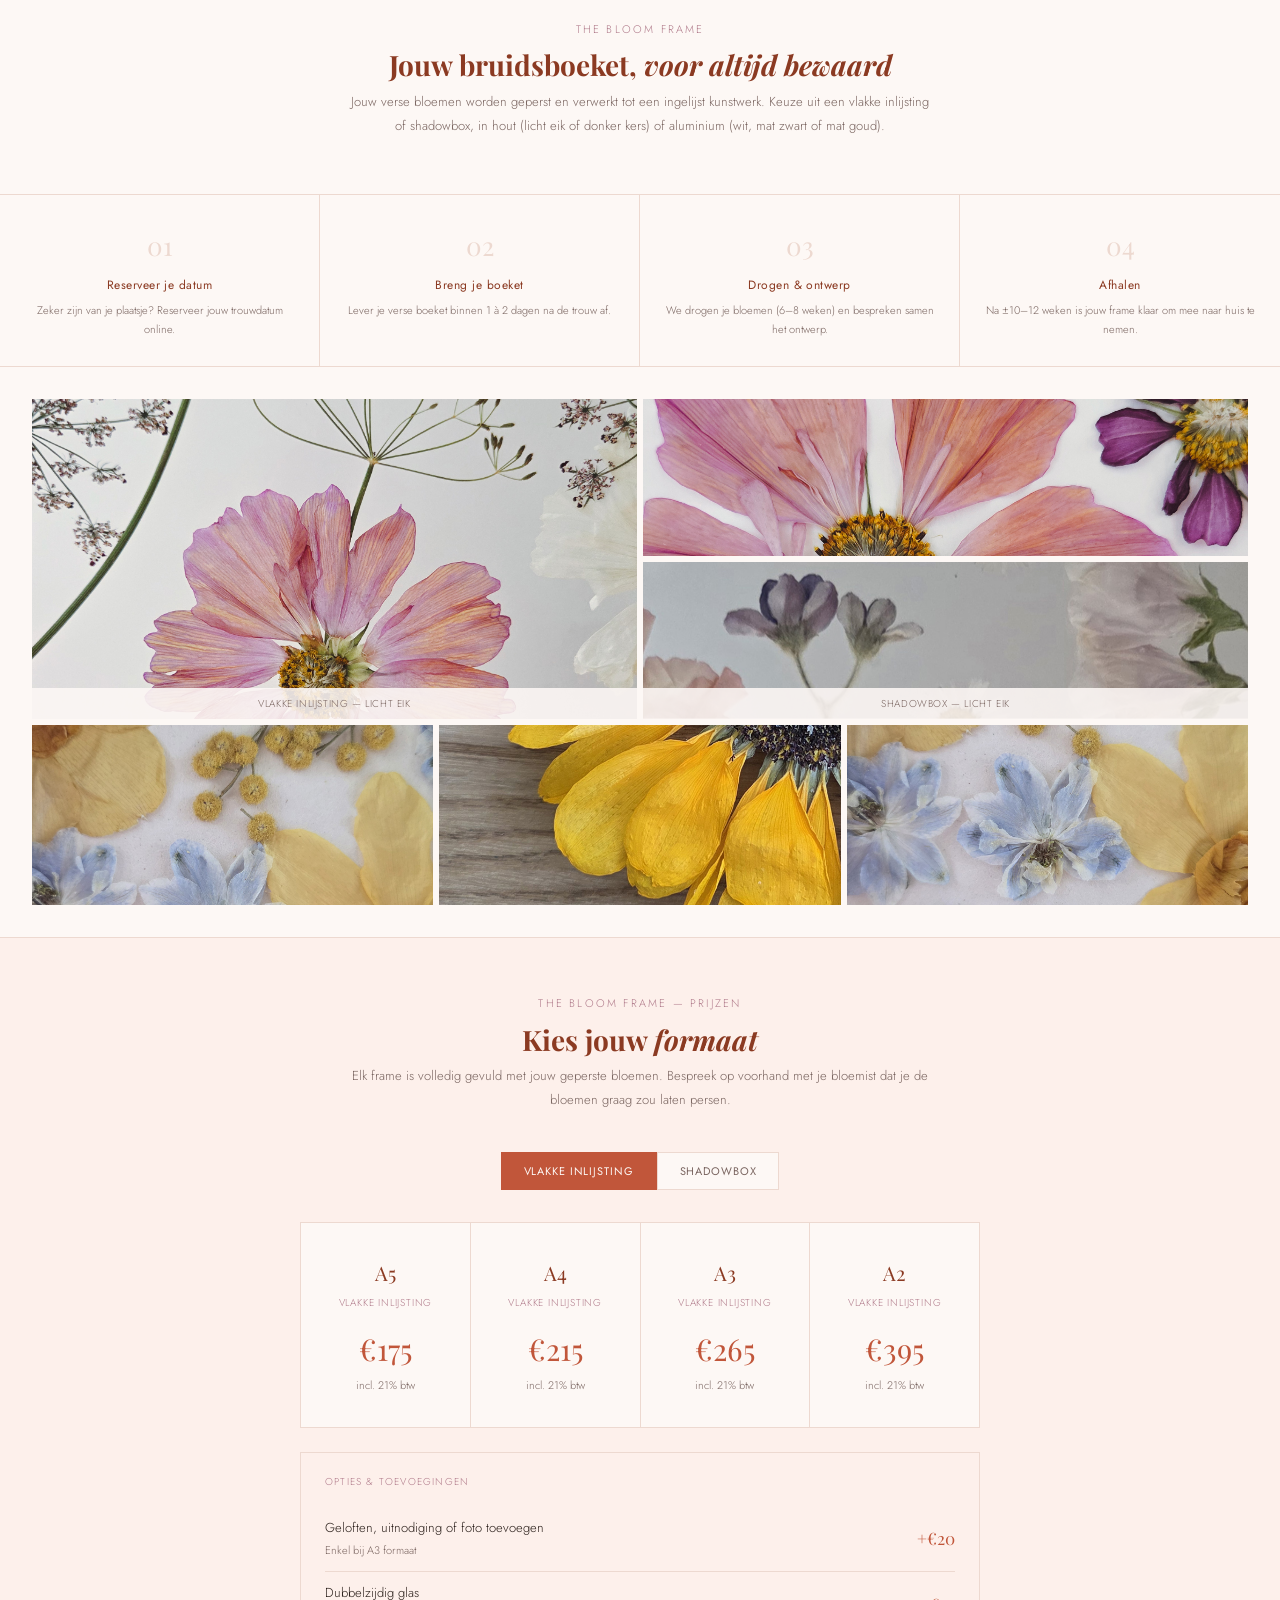
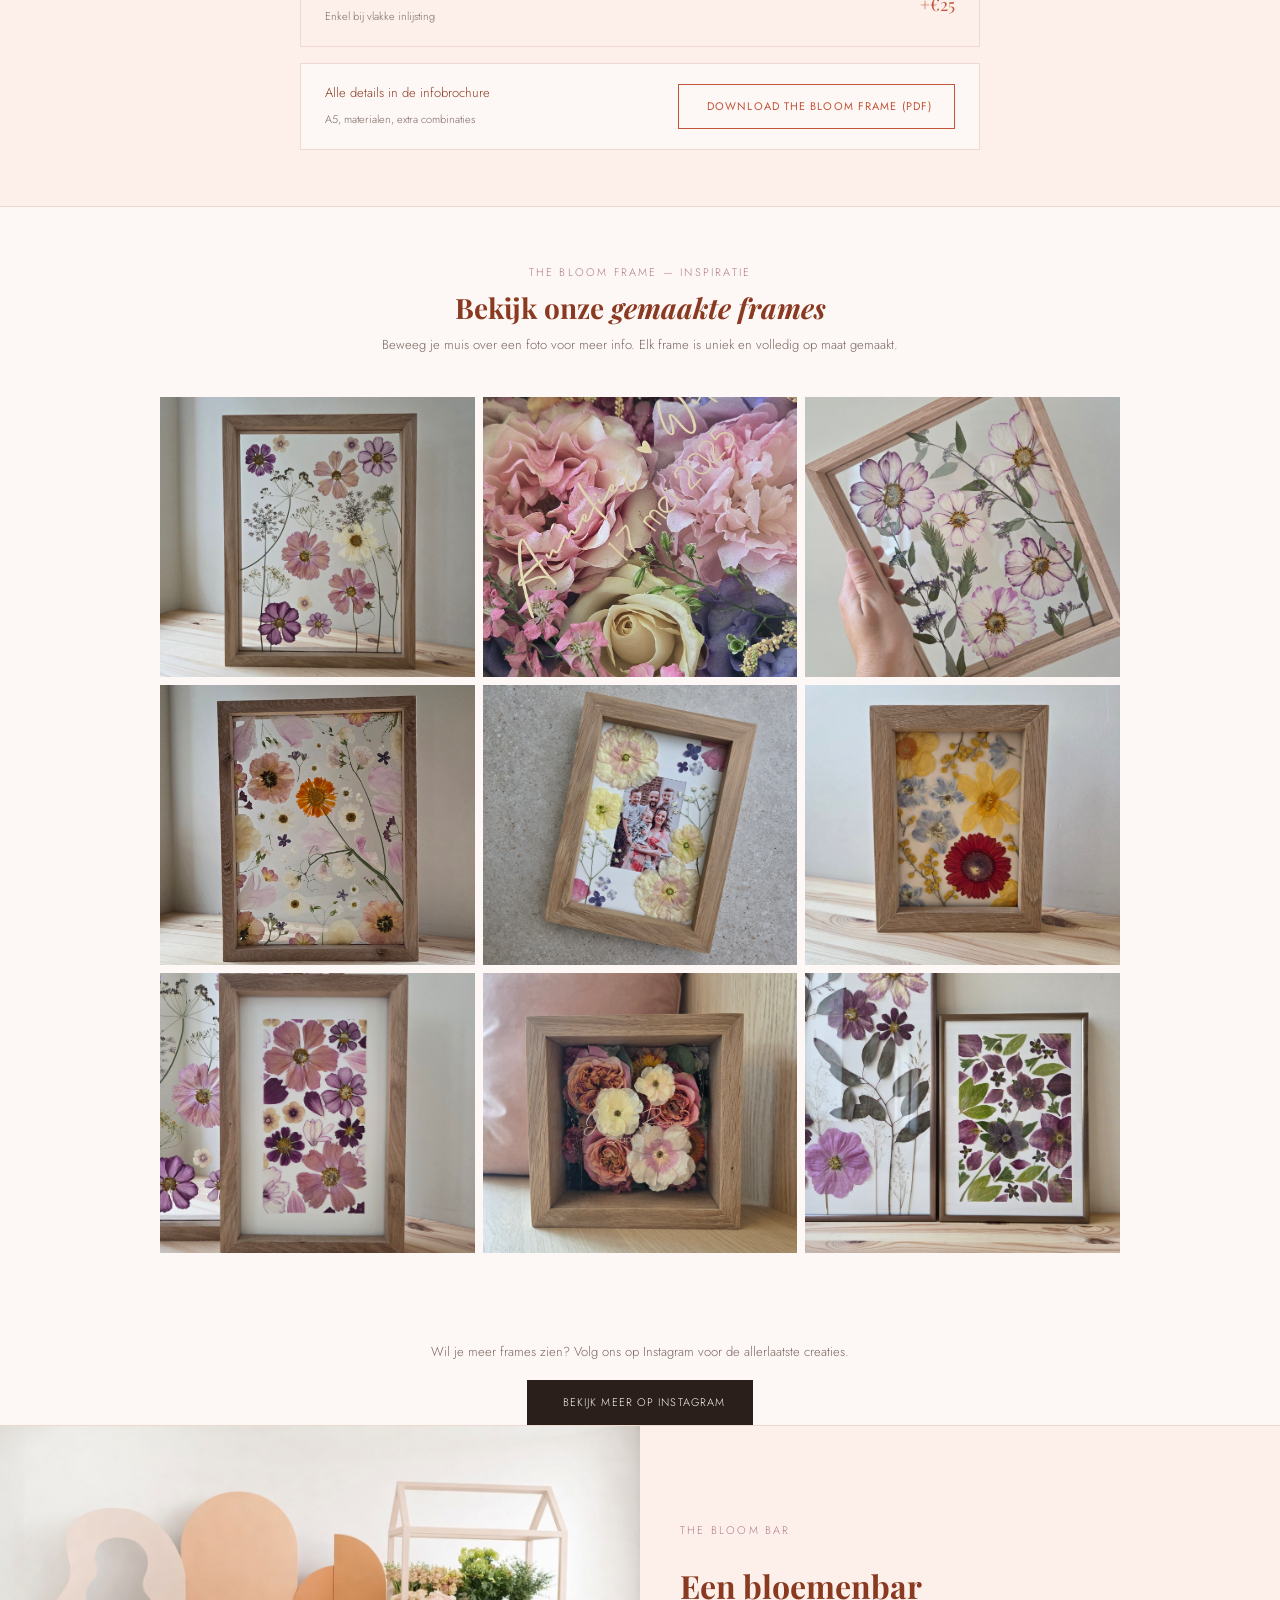
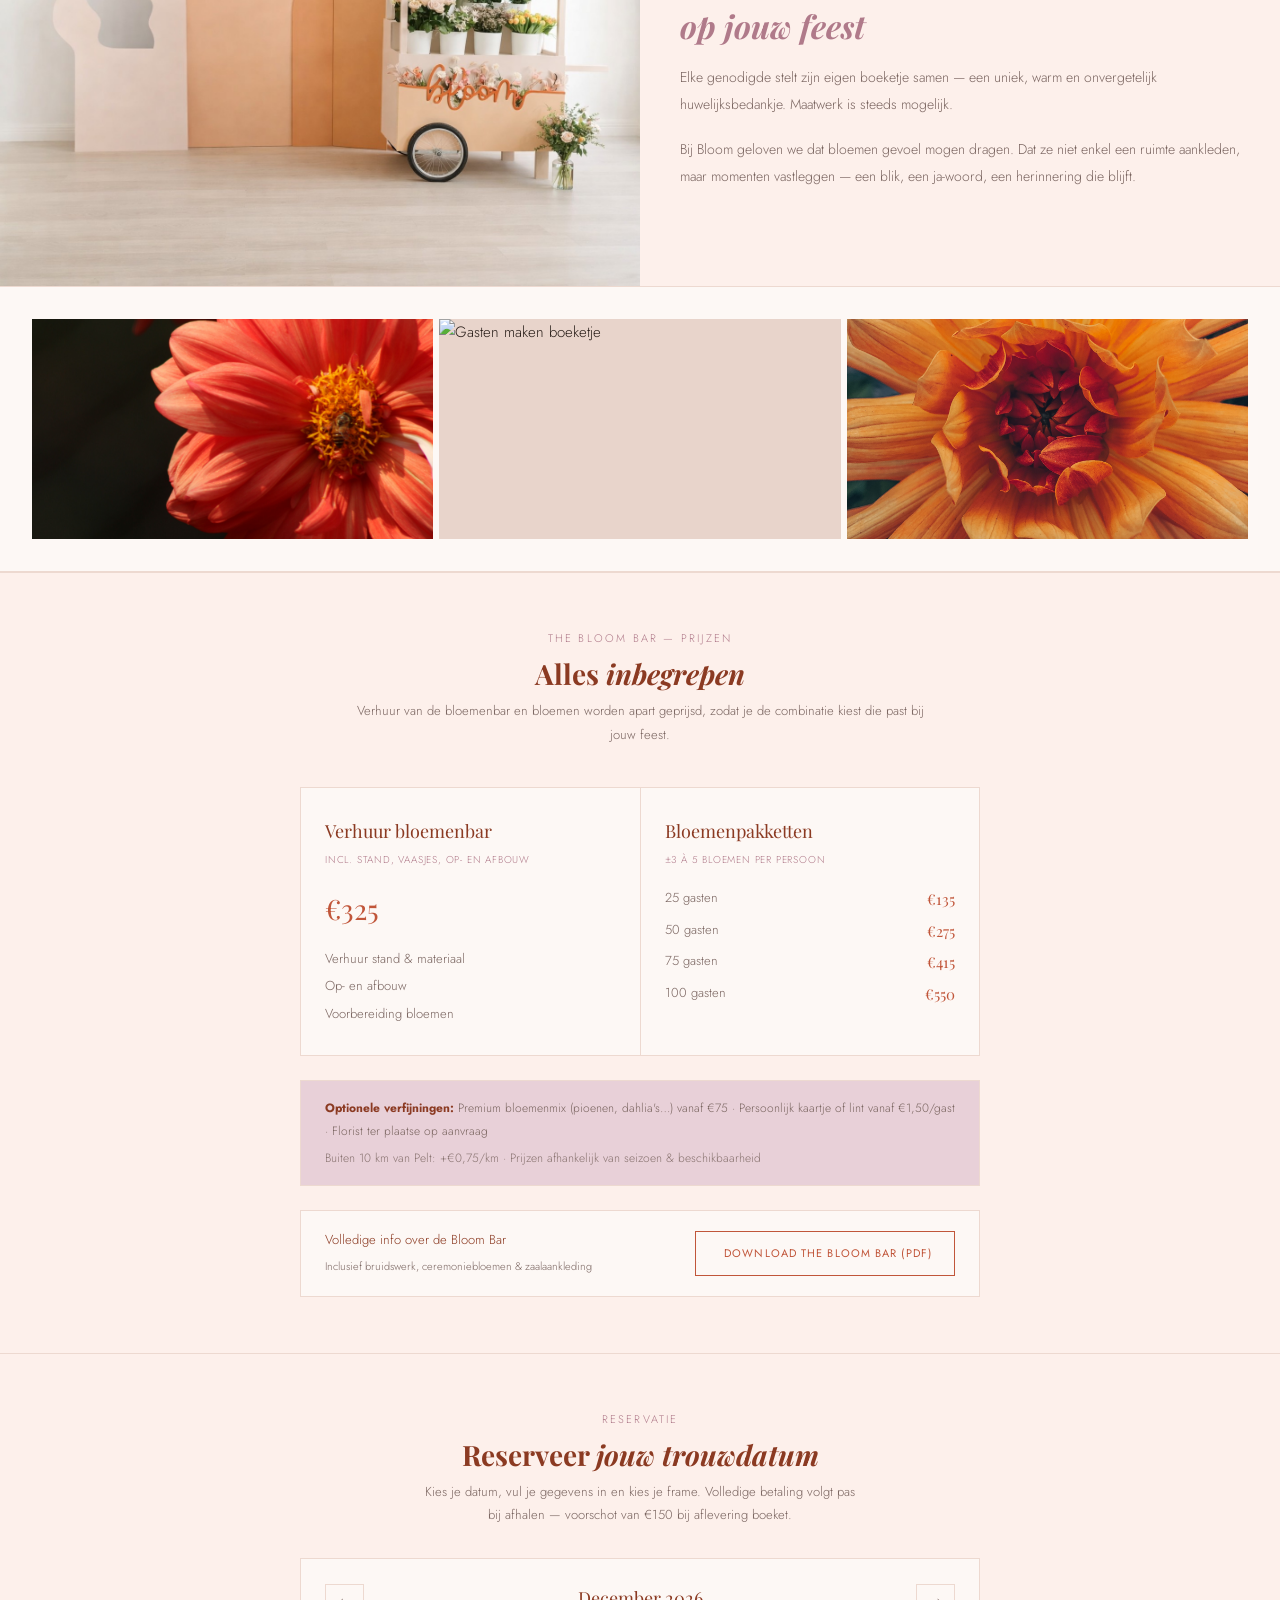
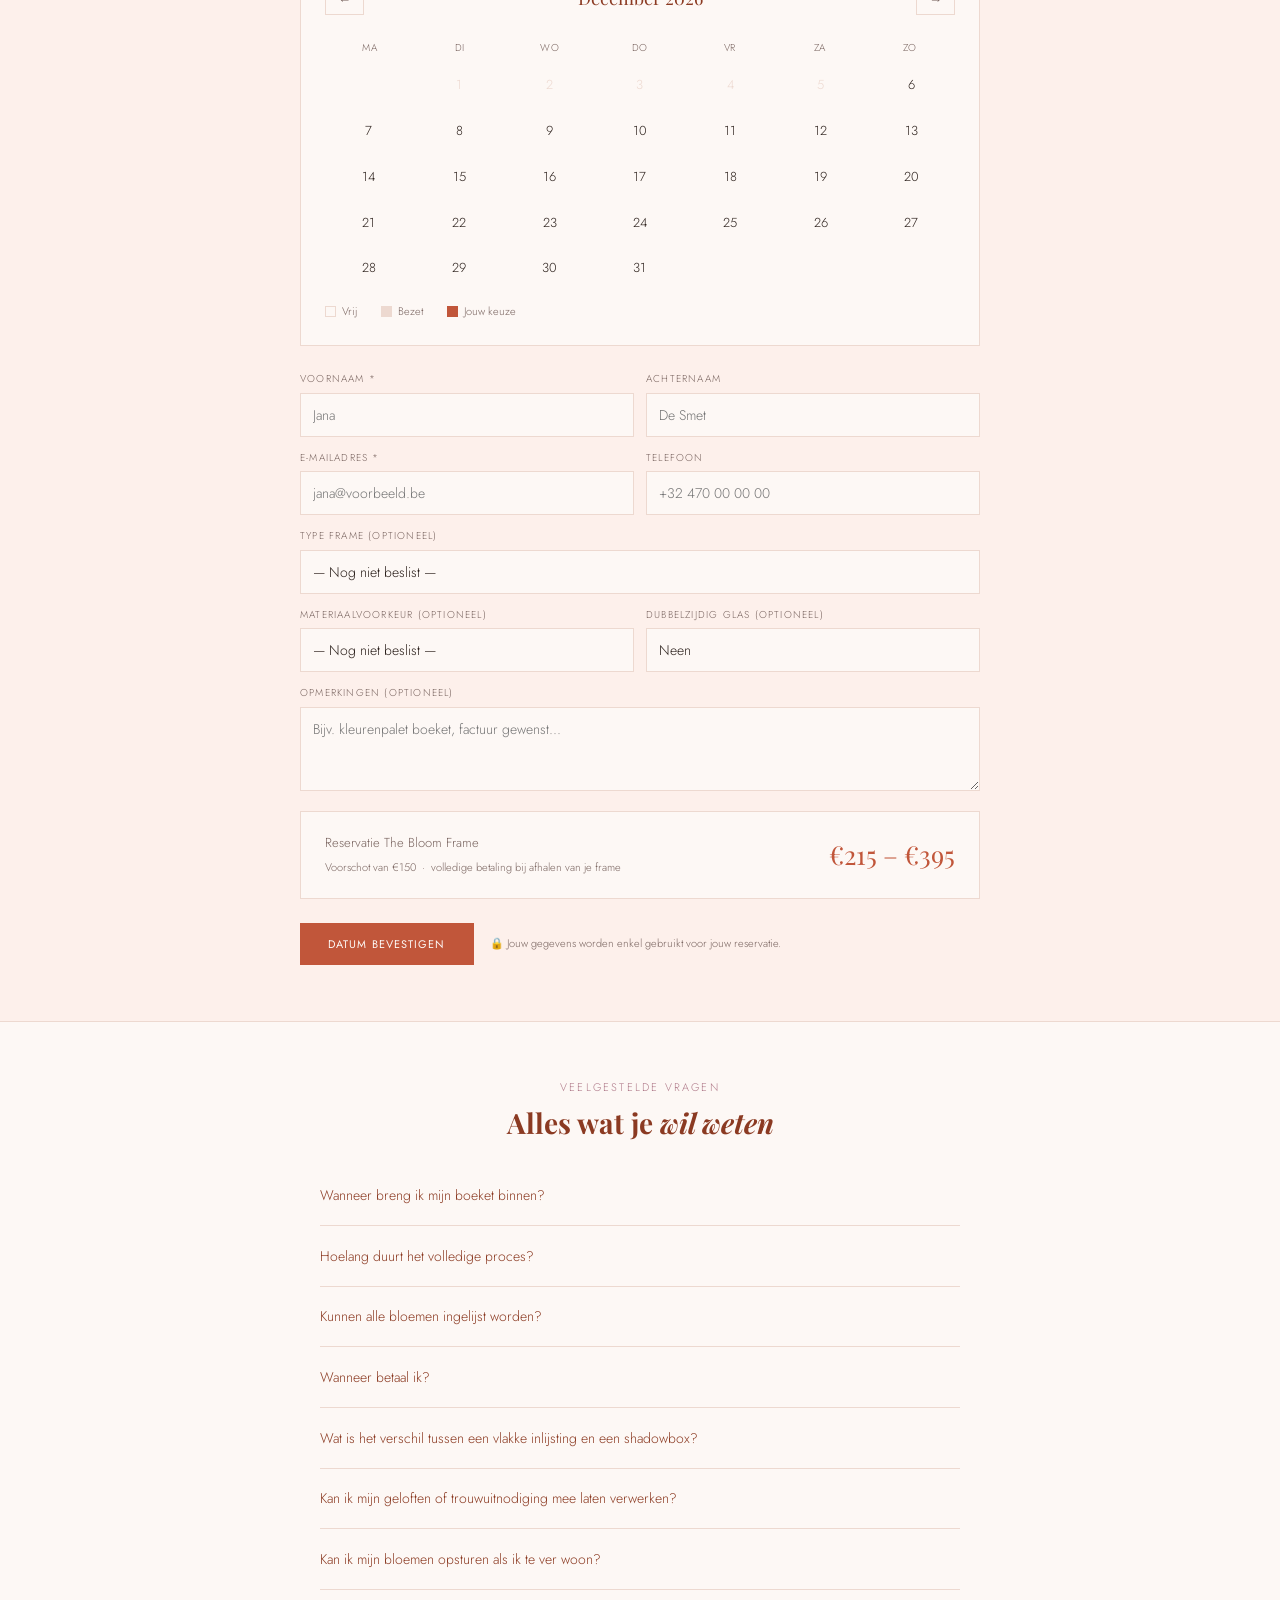
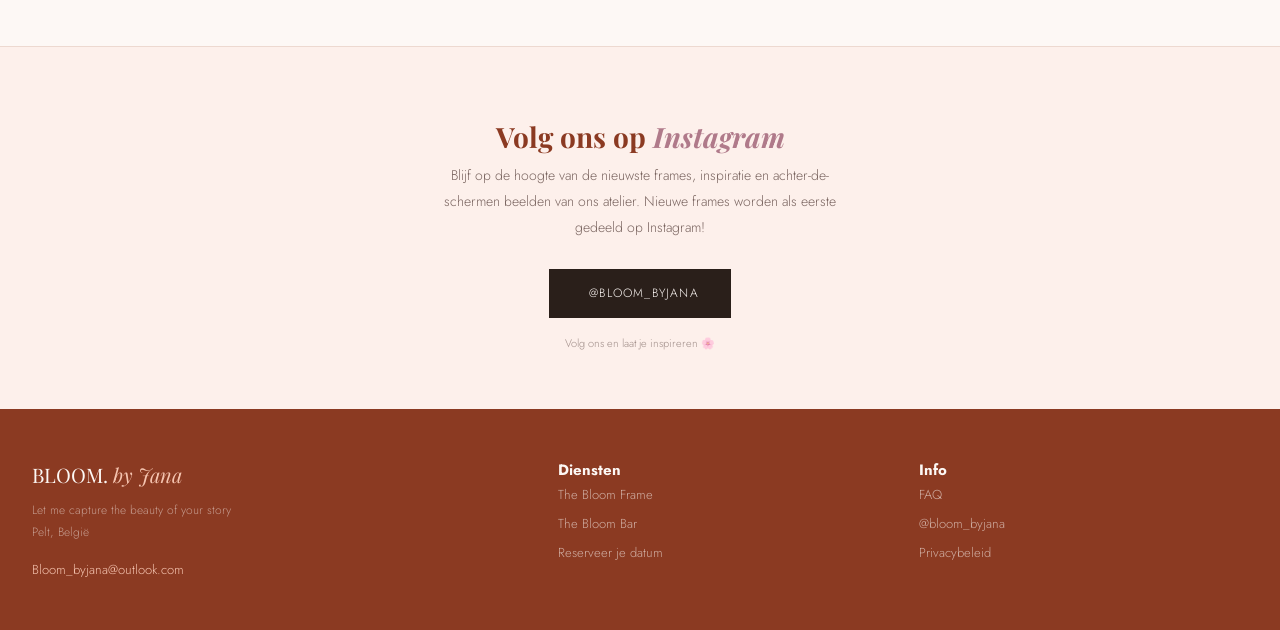
==== commit c7b2e842: "Update index.html" ====
--- a/index.html
+++ b/index.html
@@ -1012,7 +1012,7 @@
       <span class="eyebrow">Reservatie</span>
       <h2 class="sec-title serif">Reserveer <em>jouw trouwdatum</em></h2>
       <!-- ✏️ TEKST RESERVATIE -->
-      <p style="font-size:13px;color:var(--mid);max-width:440px;margin:0.4rem auto 0;line-height:1.8">Kies je datum, vul je gegevens in en kies je frame. Volledige betaling volgt pas bij afhalen — voorschot van 150euro bij aflevering boeket.</p>
+      <p style="font-size:13px;color:var(--mid);max-width:440px;margin:0.4rem auto 0;line-height:1.8">Kies je datum, vul je gegevens in en kies je frame. Volledige betaling volgt pas bij afhalen — voorschot van €150 bij aflevering boeket.</p>
     </div>
 
     <div id="form-area">
@@ -1095,7 +1095,7 @@
       <div class="totaal-bar">
         <div>
           <div class="totaal-label">Reservatie The Bloom Frame</div>
-          <div class="totaal-note">Voorschot van 150euro &nbsp;·&nbsp; volledige betaling bij afhalen van je frame</div>
+          <div class="totaal-note">Voorschot van €150 &nbsp;·&nbsp; volledige betaling bij afhalen van je frame</div>
         </div>
         <!-- ✏️ PRIJSBEREIK IN TOTAALBALK -->
         <div class="totaal-price serif">€215 – €395</div>
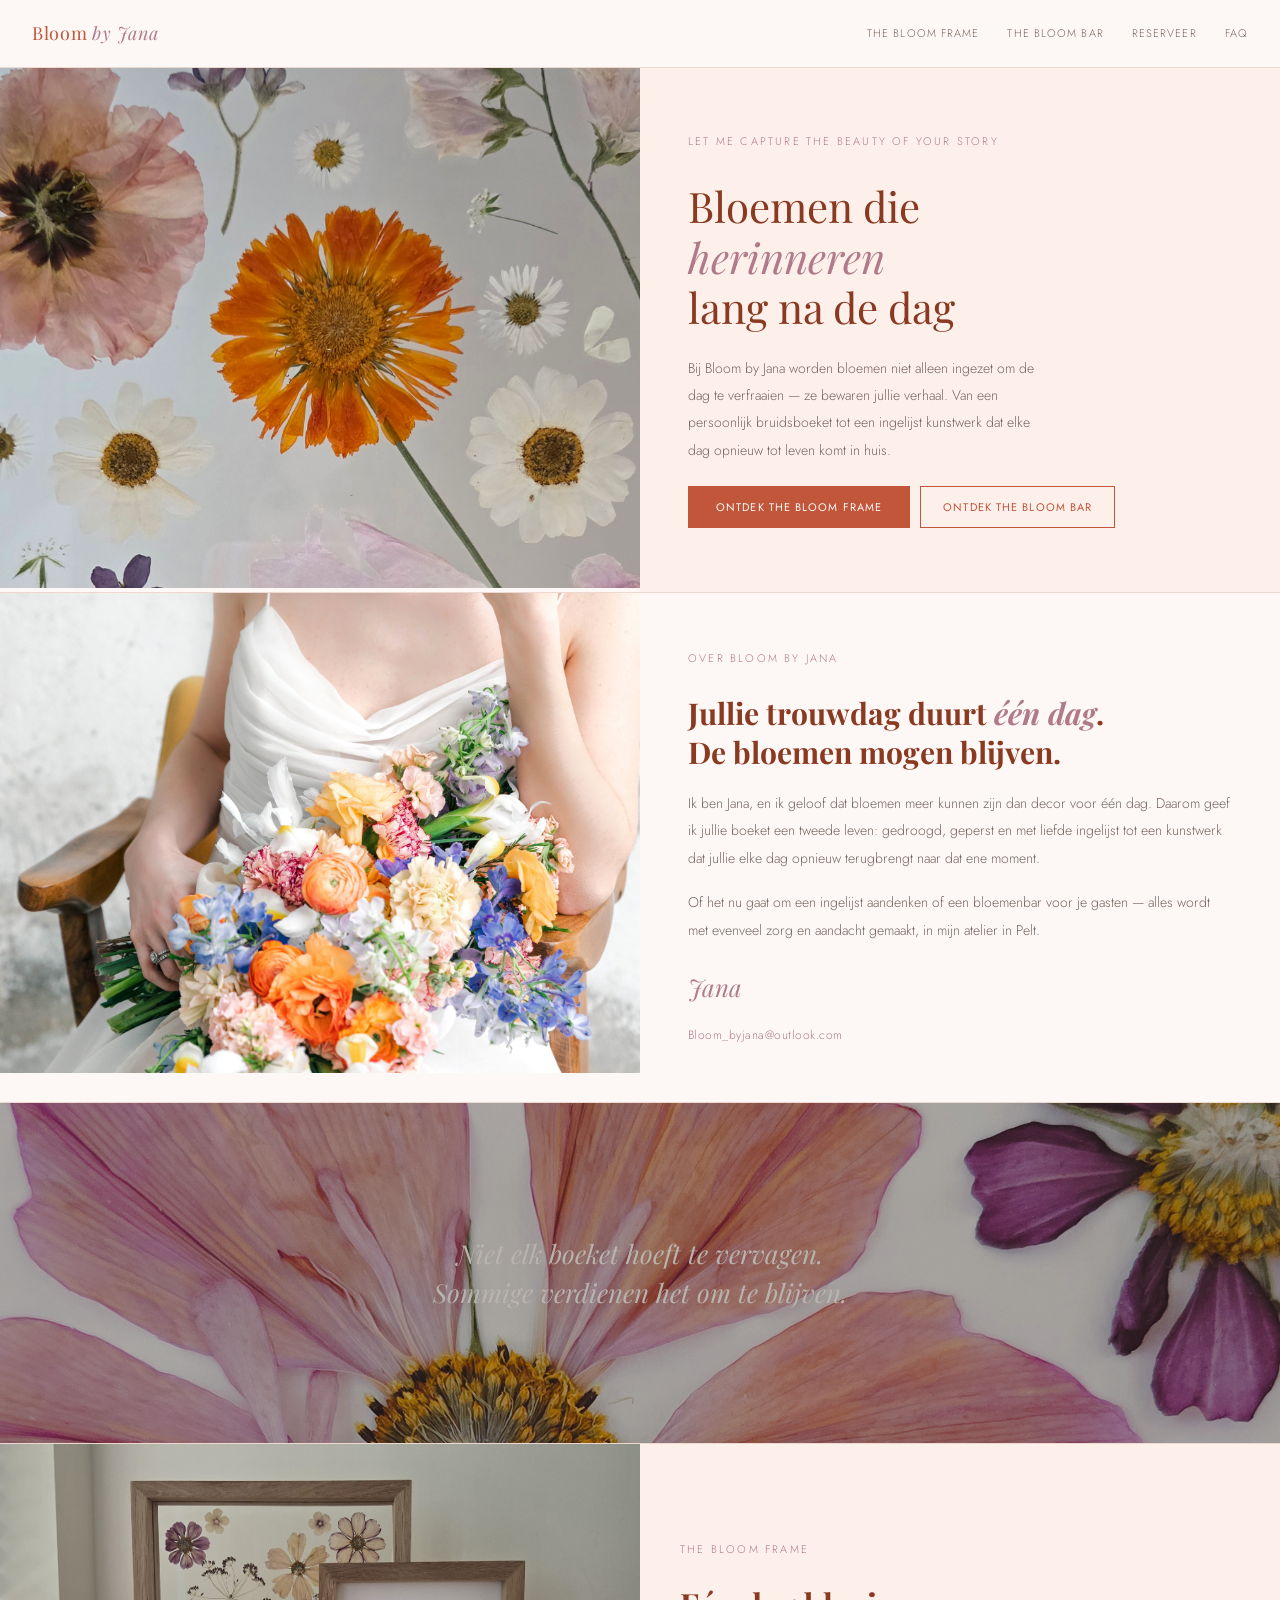
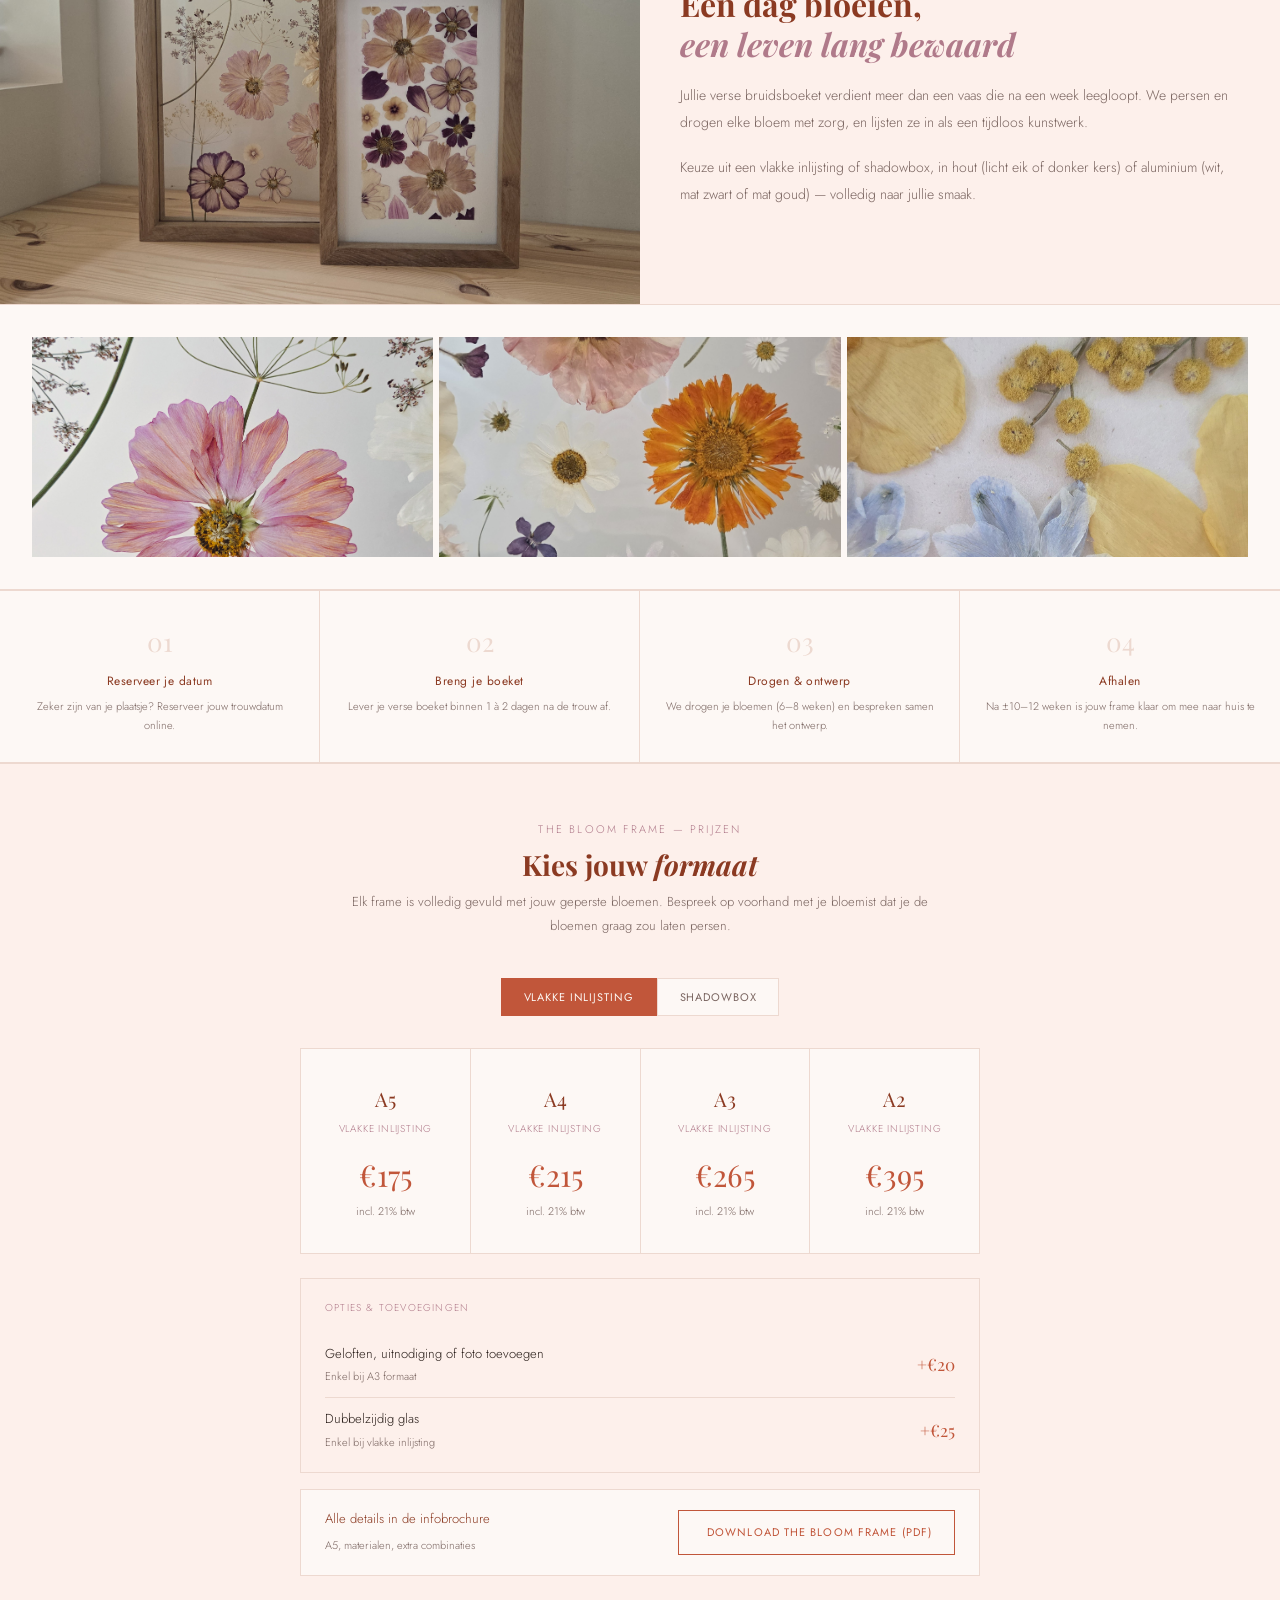
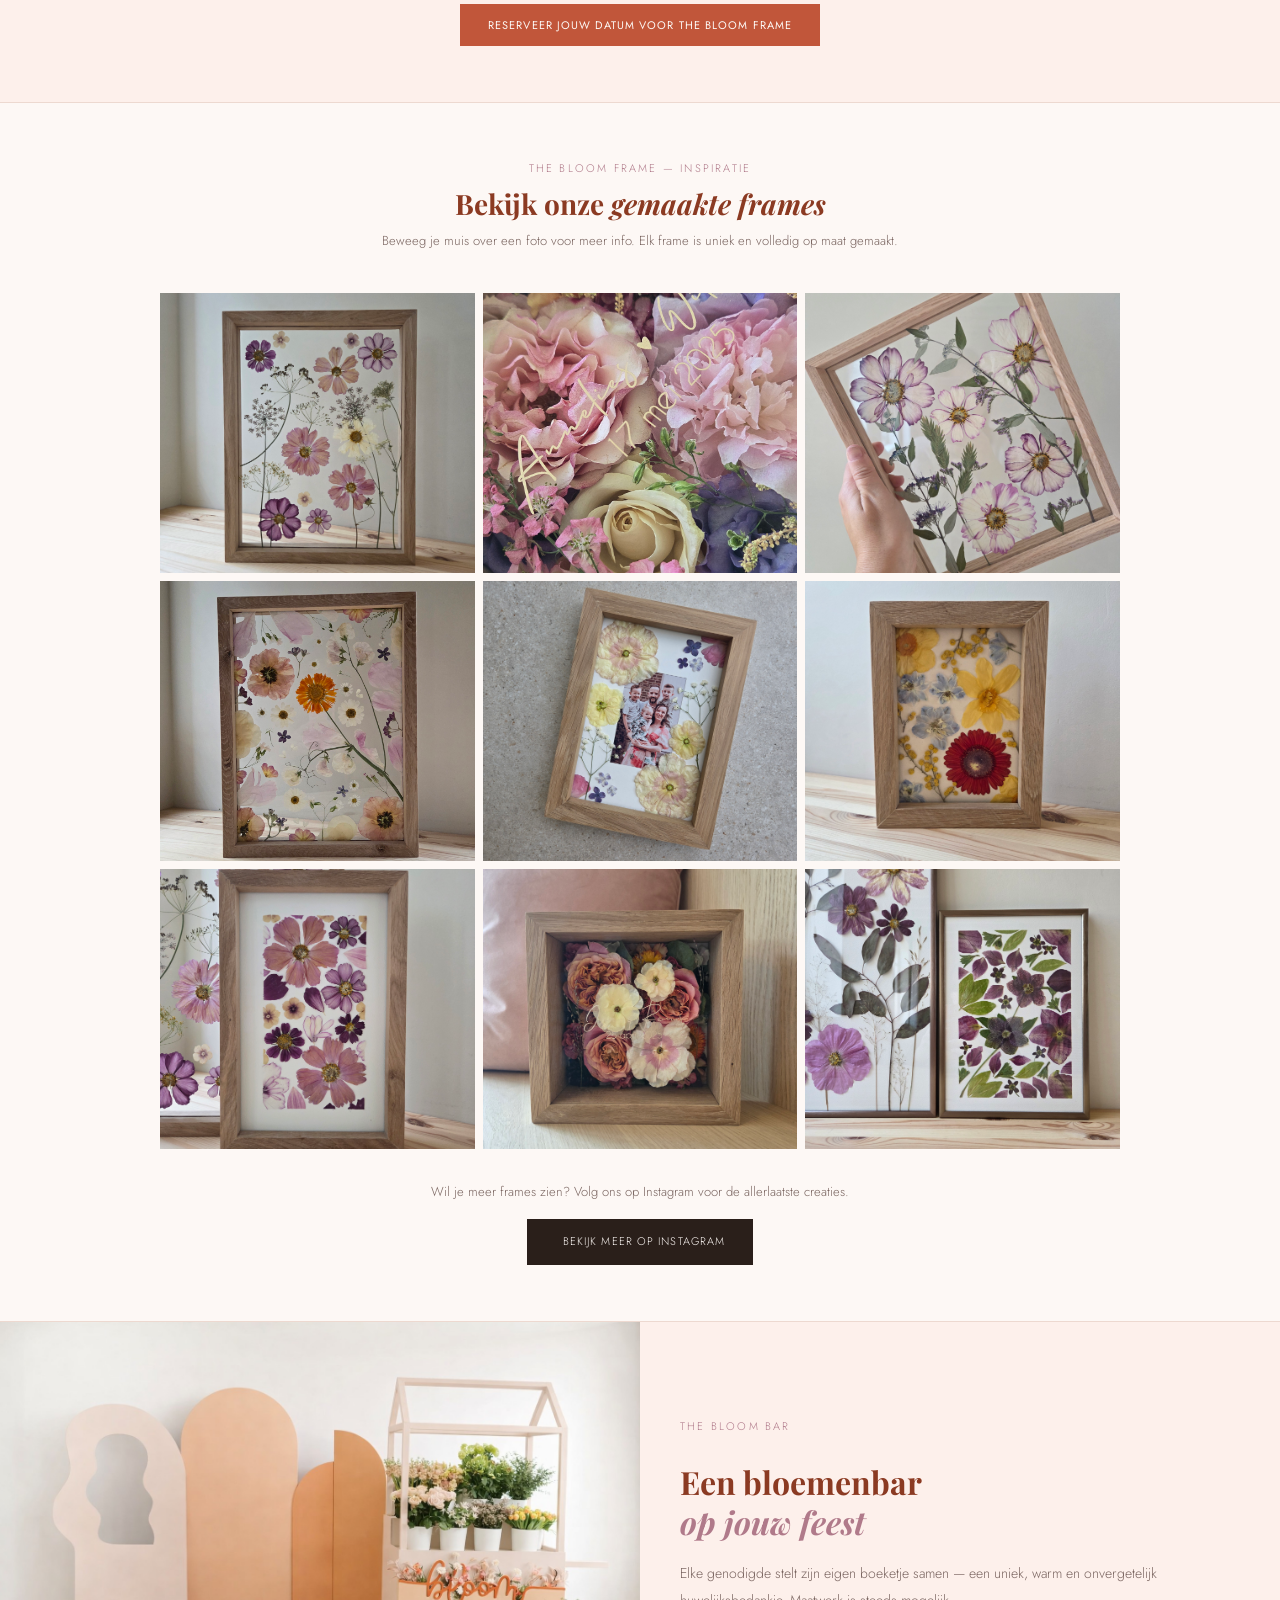
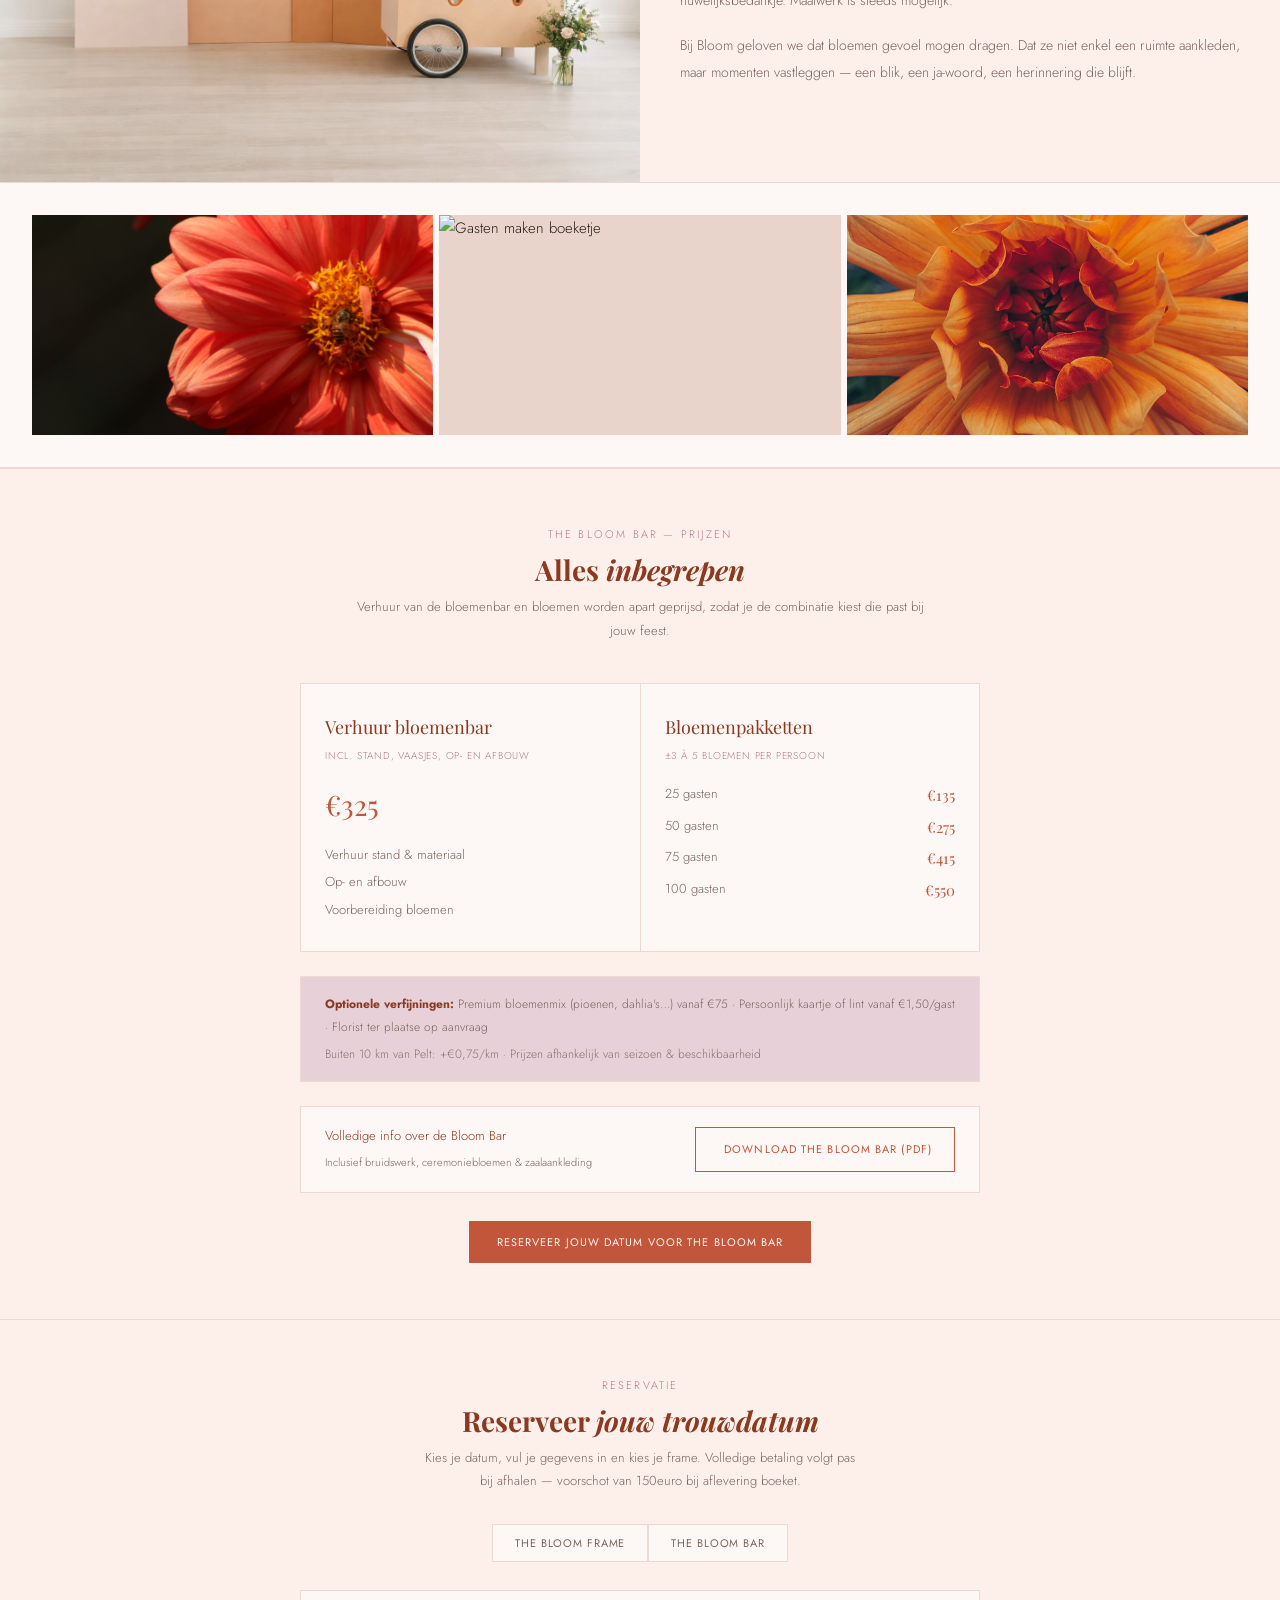
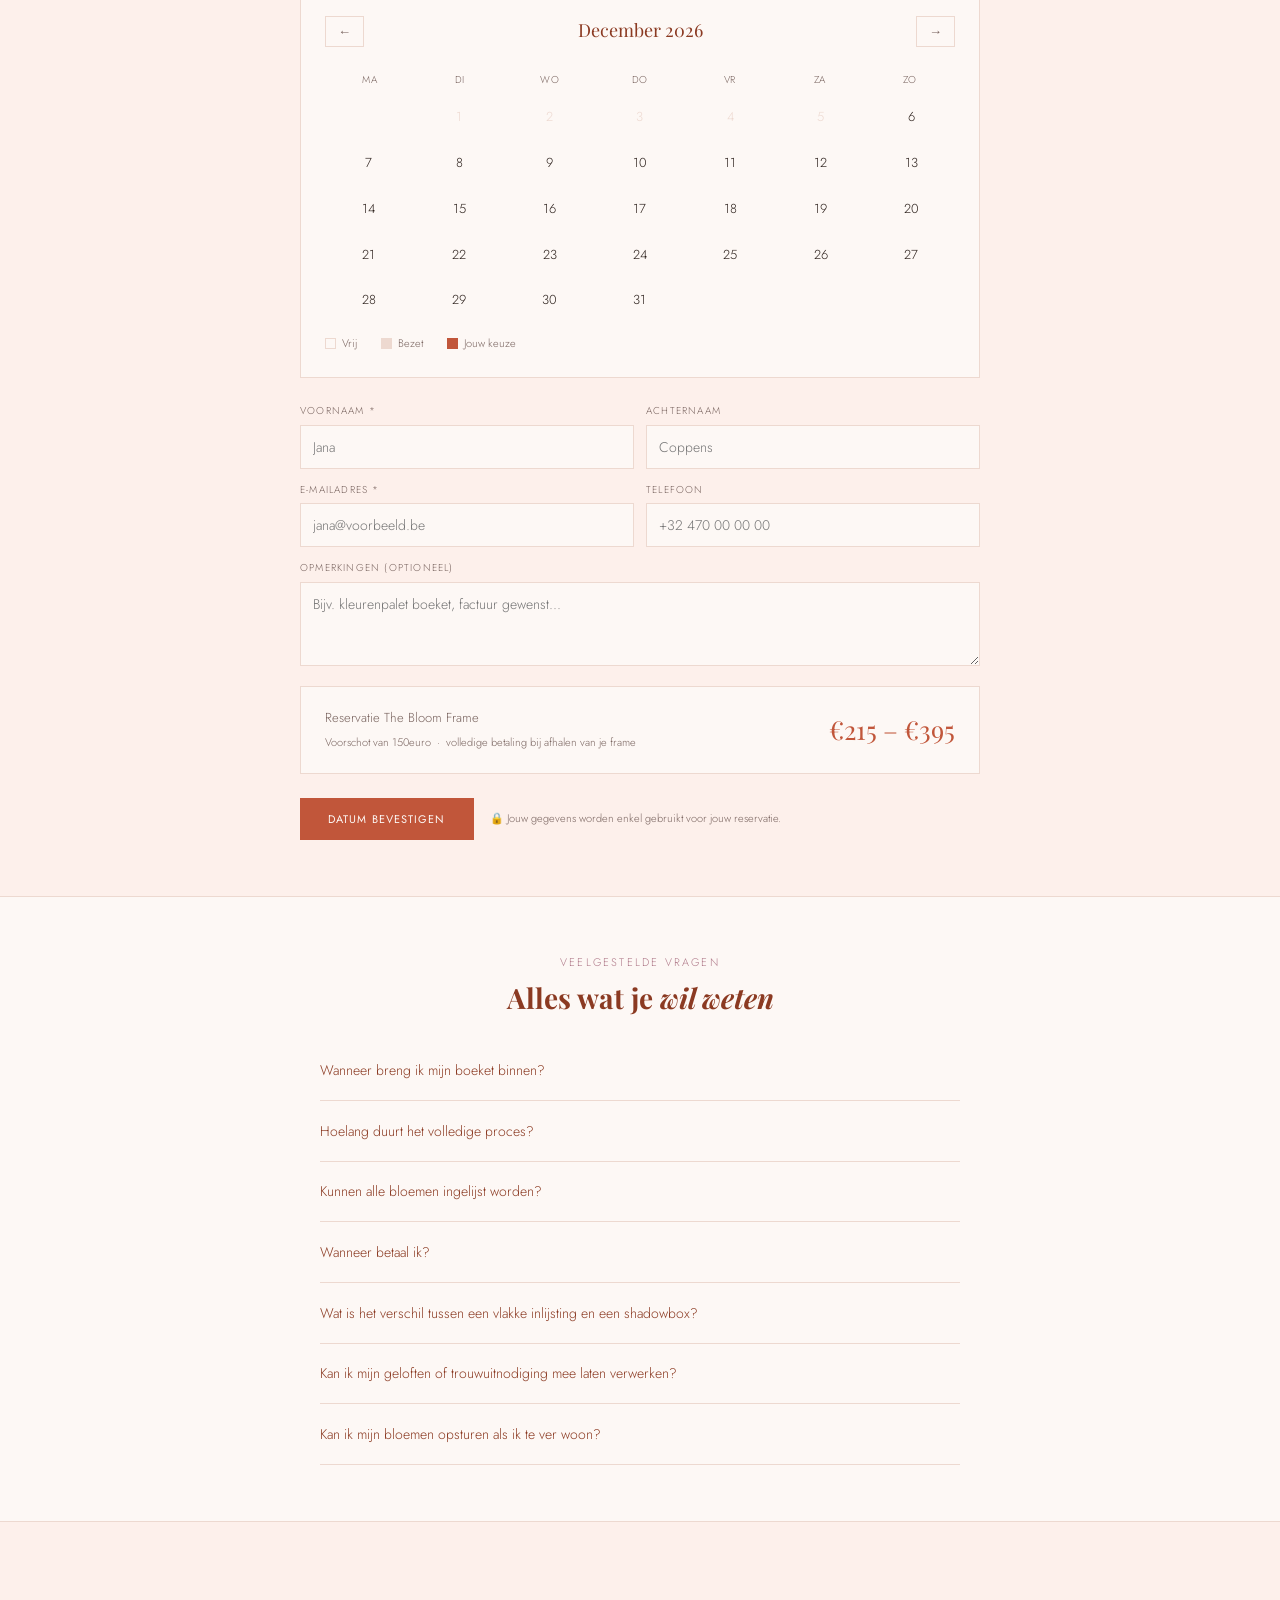
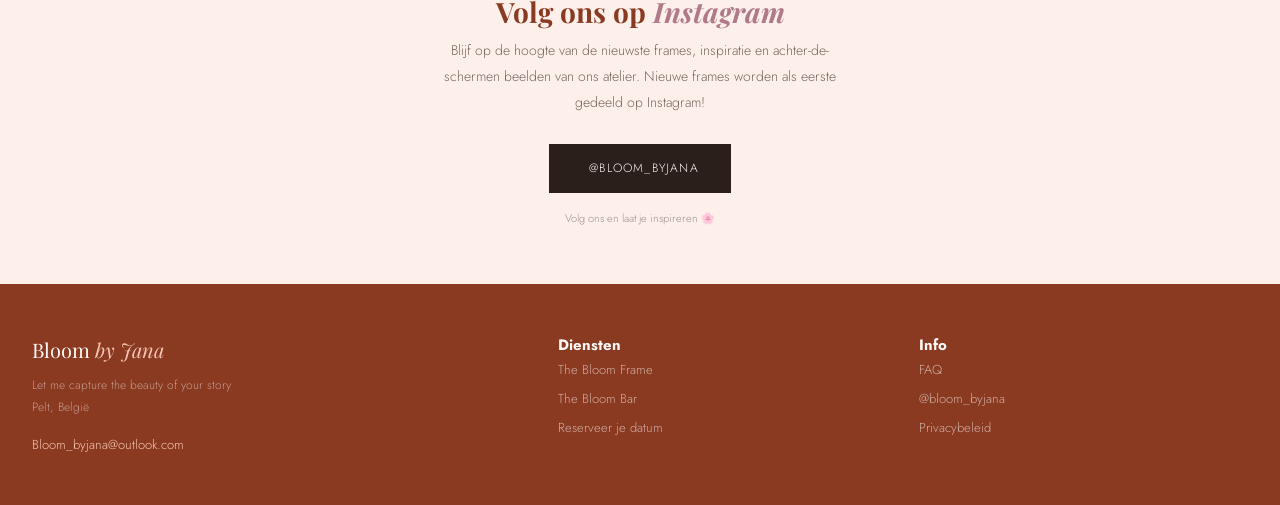
==== commit e251db9c: "Add files via upload" ====
--- a/index.html
+++ b/index.html
@@ -15,7 +15,7 @@
        ============================================================ -->
 
   <!-- ✏️ PAGINATITEL — verschijnt in het browsertabblad -->
-  <title>BLOOM. by Jana — Bruidsboeket laten inlijsten · Pelt</title>
+  <title>Bloom by Jana — Bruidsboeket laten inlijsten · Pelt</title>
 
 
   <!-- ============================================================
@@ -44,6 +44,10 @@
   <meta property="og:url" content="https://bloombyjana.github.io/bloom_byjana/">
   <!-- ✏️ Voeg later een mooie foto toe die verschijnt bij het delen — zet het pad naar je foto -->
   <meta property="og:image" content="https://bloombyjana.github.io/bloom_byjana/hero-frame.jpg">
+
+  <!-- Canonical URL — vertelt Google wat het "officiële" adres van deze pagina is -->
+  <!-- ✏️ Vervang door jouw eigen websiteadres als dit verandert -->
+  <link rel="canonical" href="https://bloombyjana.github.io/bloom_byjana/">
 
   <!-- Structured data — vertelt Google exact wat jouw bedrijf is -->
   <script type="application/ld+json">
@@ -160,6 +164,14 @@
     .intro-text h2 em { font-style: italic; color: var(--mauve); }
     .intro-text p { font-size: 14px; color: var(--mid); line-height: 1.95; }
     .signature { font-family: 'Playfair Display', serif; font-size: 24px; font-style: italic; color: var(--mauve); margin-top: 0.25rem; }
+
+    /* ✏️ SFEERFOTO-ONDERBREKING — full-width foto met citaat, tussen de Jana-intro en de diensten */
+    .mood-break { position: relative; height: 340px; overflow: hidden; }
+    .mood-break img { width: 100%; height: 100%; object-fit: cover; display: block; }
+    .mood-break .img-ph { width: 100%; height: 100%; }
+    .mood-break::after { content: ''; position: absolute; inset: 0; background: rgba(43,31,26,0.32); }
+    .mood-break-text { position: absolute; inset: 0; display: flex; align-items: center; justify-content: center; text-align: center; padding: 0 2rem; }
+    .mood-break-text span { font-family: 'Playfair Display', serif; font-style: italic; font-size: 26px; color: var(--cream); max-width: 600px; line-height: 1.5; }
     .intro-mail { font-size: 12px; color: var(--mauve); text-decoration: none; letter-spacing: 0.04em; }
     .intro-mail:hover { color: var(--rust); }
 
@@ -240,18 +252,18 @@
     /* ============================================================
        BLOOM BAR
        ============================================================ */
-    .bar-hero { display: grid; grid-template-columns: 1fr 1fr; border-top: 0.5px solid var(--border); border-bottom: 0.5px solid var(--border); }
-    .bar-hero-img { height: 460px; overflow: hidden; }
-    .bar-hero-img img { width: 100%; height: 100%; object-fit: cover; display: block; }
-    .bar-hero-img .img-ph { width: 100%; height: 100%; }
-    .bar-hero-text { padding: 3rem 2.5rem; background: var(--peach); display: flex; flex-direction: column; justify-content: center; gap: 1.1rem; min-height: 460px; }
-    .bar-hero-text h2 { font-family: 'Playfair Display', serif; font-size: 32px; color: var(--rust-dark); line-height: 1.25; }
-    .bar-hero-text h2 em { font-style: italic; color: var(--mauve); }
-    .bar-hero-text p { font-size: 14px; color: var(--mid); line-height: 1.95; }
-    .bar-gallery { display: grid; grid-template-columns: 1fr 1fr 1fr; gap: 6px; padding: 2rem; background: var(--cream); border-bottom: 0.5px solid var(--border); }
-    .bar-gal-item { height: 220px; overflow: hidden; }
-    .bar-gal-item img { width: 100%; height: 100%; object-fit: cover; display: block; }
-    .bar-gal-item .img-ph { width: 100%; height: 100%; }
+    .bar-hero, .frame-hero { display: grid; grid-template-columns: 1fr 1fr; border-top: 0.5px solid var(--border); border-bottom: 0.5px solid var(--border); }
+    .bar-hero-img, .frame-hero-img { height: 460px; overflow: hidden; }
+    .bar-hero-img img, .frame-hero-img img { width: 100%; height: 100%; object-fit: cover; display: block; }
+    .bar-hero-img .img-ph, .frame-hero-img .img-ph { width: 100%; height: 100%; }
+    .bar-hero-text, .frame-hero-text { padding: 3rem 2.5rem; background: var(--peach); display: flex; flex-direction: column; justify-content: center; gap: 1.1rem; min-height: 460px; }
+    .bar-hero-text h2, .frame-hero-text h2 { font-family: 'Playfair Display', serif; font-size: 32px; color: var(--rust-dark); line-height: 1.25; }
+    .bar-hero-text h2 em, .frame-hero-text h2 em { font-style: italic; color: var(--mauve); }
+    .bar-hero-text p, .frame-hero-text p { font-size: 14px; color: var(--mid); line-height: 1.95; }
+    .bar-gallery, .frame-gallery { display: grid; grid-template-columns: 1fr 1fr 1fr; gap: 6px; padding: 2rem; background: var(--cream); border-bottom: 0.5px solid var(--border); }
+    .bar-gal-item, .frame-gal-item { height: 220px; overflow: hidden; }
+    .bar-gal-item img, .frame-gal-item img { width: 100%; height: 100%; object-fit: cover; display: block; }
+    .bar-gal-item .img-ph, .frame-gal-item .img-ph { width: 100%; height: 100%; }
     .bar-grid { display: grid; grid-template-columns: 1fr 1fr; gap: 1px; background: var(--border); border: 0.5px solid var(--border); max-width: 680px; margin: 0 auto 1.5rem; }
     .bar-card { background: var(--cream); padding: 1.75rem 1.5rem; }
     .bar-card-title { font-family: 'Playfair Display', serif; font-size: 18px; color: var(--rust-dark); margin-bottom: 0.2rem; }
@@ -360,6 +372,9 @@
       .intro-text { padding: 2rem 1.5rem; }
       .intro-text h2 { font-size: 24px; }
 
+      .mood-break { height: 220px; }
+      .mood-break-text span { font-size: 19px; }
+
       /* Diensten */
       .diensten-strip { grid-template-columns: 1fr; }
       .dienst-card { border-right: none; border-bottom: 0.5px solid var(--border); padding: 2rem 1.5rem; }
@@ -393,13 +408,13 @@
       .brochure-row .btn-ghost { width: 100%; text-align: center; }
 
       /* Bloom Bar */
-      .bar-hero { grid-template-columns: 1fr; }
-      .bar-hero-img { height: 280px; min-height: unset; }
-      .bar-hero-text { padding: 2rem 1.5rem; min-height: unset; }
-      .bar-hero-text h2 { font-size: 26px; }
-      .bar-gallery { grid-template-columns: 1fr 1fr; padding: 1rem; gap: 6px; }
-      .bar-gallery > div:last-child { grid-column: span 2; }
-      .bar-gal-item { height: 180px; }
+      .bar-hero, .frame-hero { grid-template-columns: 1fr; }
+      .bar-hero-img, .frame-hero-img { height: 280px; min-height: unset; }
+      .bar-hero-text, .frame-hero-text { padding: 2rem 1.5rem; min-height: unset; }
+      .bar-hero-text h2, .frame-hero-text h2 { font-size: 26px; }
+      .bar-gallery, .frame-gallery { grid-template-columns: 1fr 1fr; padding: 1rem; gap: 6px; }
+      .bar-gallery > div:last-child, .frame-gallery > div:last-child { grid-column: span 2; }
+      .bar-gal-item, .frame-gal-item { height: 180px; }
       .bar-grid { grid-template-columns: 1fr; max-width: 100%; }
       .bar-note { margin: 0 0 1rem; }
       .bar-brochure { flex-direction: column; align-items: flex-start; gap: 0.75rem; }
@@ -481,7 +496,7 @@
      ✏️ Pas de navigatielinks aan als je pagina's toevoegt
      ============================================================ -->
 <nav>
-  <a href="#" class="logo serif">BLOOM. <em>by Jana</em></a>
+  <a href="#" class="logo serif">Bloom <em>by Jana</em></a>
   <div class="nav-links">
     <a href="#frame">The Bloom Frame</a>
     <a href="#bar">The Bloom Bar</a>
@@ -499,9 +514,8 @@
      ============================================================ -->
 <div class="hero">
   <div class="hero-img">
-    <!-- 🖼️ VERVANG DIT BLOK door een <img src="foto.jpg" alt="..."> -->
-     <img src="hero-frame.jpg" alt="Bloom by Jana">
-    <div class="img-label">The Bloom Frame</div>
+    <!-- 🖼️ VERVANG DIT BLOK door een <img src="foto.jpg" alt="..." loading="lazy"> -->
+     <img src="hero-frame.jpg" alt="Bloom by Jana" loading="lazy">
   </div>
   <div class="hero-text">
     <!-- ✏️ TAGLINE -->
@@ -510,9 +524,10 @@
     <h1 class="hero-title serif">Bloemen die<br><em>herinneren</em><br>lang na de dag</h1>
     <!-- ✏️ INTROTEKST -->
     <p class="hero-body">Bij Bloom by Jana worden bloemen niet alleen ingezet om de dag te verfraaien — ze bewaren jullie verhaal. Van een persoonlijk bruidsboeket tot een ingelijst kunstwerk dat elke dag opnieuw tot leven komt in huis.</p>
+    <!-- ✏️ Keuzeknoppen tussen de twee diensten -->
     <div class="hero-btns">
-      <button class="btn-primary" onclick="document.getElementById('reserve').scrollIntoView({behavior:'smooth'})">Datum reserveren</button>
-      <button class="btn-ghost" onclick="document.getElementById('frame').scrollIntoView({behavior:'smooth'})">Ontdek de frames</button>
+      <button class="btn-primary" onclick="document.getElementById('frame').scrollIntoView({behavior:'smooth'})">Ontdek The Bloom Frame</button>
+      <button class="btn-ghost" onclick="document.getElementById('bar').scrollIntoView({behavior:'smooth'})">Ontdek The Bloom Bar</button>
     </div>
   </div>
 </div>
@@ -525,16 +540,16 @@
      ============================================================ -->
 <div class="intro-section">
   <div class="intro-img">
-    <!-- 🖼️ VERVANG DIT BLOK door <img src="portret-jana.jpg" alt="Jana"> -->
-    <img src="portret-jana.jpg" alt="Jana">
+    <!-- 🖼️ VERVANG DIT BLOK door <img src="portret-jana.jpg" alt="Jana" loading="lazy"> -->
+    <img src="portret-jana.jpg" alt="Jana" loading="lazy">
   </div>
   <div class="intro-text">
     <span class="eyebrow">Over Bloom by Jana</span>
     <!-- ✏️ TITEL -->
-    <h2 class="serif">Bloemen die <em>gevoel dragen</em></h2>
+    <h2 class="serif">Jullie trouwdag duurt <em>één dag</em>.<br>De bloemen mogen blijven.</h2>
     <!-- ✏️ TEKST — gebruik jouw eigen woorden -->
-    <p>Zin in bloemen die kleur, warmte en een glimlach brengen op jullie grote dag? Bij Bloom zorgen we dat bloemen niet alleen de dag verfraaien, maar ook jullie verhaal bewaren.</p>
-    <p>Van een persoonlijk bruidsboeket tot een volledig bloemenconcept — alles wordt met liefde gemaakt. En het mooiste? Jullie favoriete boeketten kunnen achteraf worden ingelijst, zodat de magie van jullie huwelijksdag elke dag opnieuw tot leven komt in huis.</p>
+    <p>Ik ben Jana, en ik geloof dat bloemen meer kunnen zijn dan decor voor één dag. Daarom geef ik jullie boeket een tweede leven: gedroogd, geperst en met liefde ingelijst tot een kunstwerk dat jullie elke dag opnieuw terugbrengt naar dat ene moment.</p>
+    <p>Of het nu gaat om een ingelijst aandenken of een bloemenbar voor je gasten — alles wordt met evenveel zorg en aandacht gemaakt, in mijn atelier in Pelt.</p>
     <!-- ✏️ HANDTEKENING -->
     <div class="signature">Jana</div>
     <!-- ✏️ E-MAILADRES -->
@@ -544,31 +559,15 @@
 
 
 <!-- ============================================================
-     DIENSTEN OVERZICHT — twee kaarten
-     🖼️ Vervang de fotoplekken door sfeerbeelden
+     SFEERFOTO-ONDERBREKING
+     🖼️ Vervang door een mooie, brede sfeerfoto (bv. bloemen op tafel, detail-shot)
      ============================================================ -->
-<div class="diensten-strip">
-  <div class="dienst-card">
-    <div class="dienst-img">
-      <!-- 🖼️ VERVANG DIT BLOK door <img src="frame-sfeer.jpg" alt="The Bloom Frame"> -->
-      <img src="frame-sfeer.jpg" alt="The Bloom Frame">
-      <div class="dienst-img-label">The Bloom Frame</div>
-    </div>
-    <div class="dienst-title serif">BLOOM. <em>Frame</em></div>
-    <!-- ✏️ TEKST -->
-    <p class="dienst-body">Jouw gedroogde bruidsboeket, prachtig ingelijst als een tijdloos kunstwerk voor aan de muur. Volledig handgemaakt in ons atelier in Pelt.</p>
-    <button class="btn-ghost" onclick="document.getElementById('frame').scrollIntoView({behavior:'smooth'})">Meer info</button>
-  </div>
-  <div class="dienst-card">
-    <div class="dienst-img">
-      <!-- 🖼️ VERVANG DIT BLOK door <img src="bar-sfeer.jpg" alt="The Bloom Bar"> -->
-      <img src="bar-sfeer.jpg" alt="The Bloom Bar">
-      <div class="dienst-img-label">The Bloom Bar</div>
-    </div>
-    <div class="dienst-title serif">The Bloom <em>Bar</em></div>
-    <!-- ✏️ TEKST -->
-    <p class="dienst-body">Een bloemenbar op jullie feest waarbij elke genodigde zijn eigen boeketje samenstelt. Uniek, warm en onvergetelijk als huwelijksbedankje.</p>
-    <button class="btn-ghost" onclick="document.getElementById('bar').scrollIntoView({behavior:'smooth'})">Meer info</button>
+<div class="mood-break">
+  <!-- 🖼️ VERVANG door <img src="sfeerfoto-break.jpg" alt="Bloom by Jana" loading="lazy"> -->
+  <img src="sfeerfoto-break.jpg" alt="Bloom by Jana" loading="lazy">
+  <div class="mood-break-text">
+    <!-- ✏️ CITAAT-TEKST -->
+    <span>Niet elk boeket hoeft te vervagen.<br>Sommige verdienen het om te blijven.</span>
   </div>
 </div>
 
@@ -578,14 +577,35 @@
      ============================================================ -->
 <div id="frame">
 
-  <!-- Intro tekst Frame -->
-  <div class="section" style="background:var(--cream);padding-bottom:1rem">
-    <div class="sec-header">
+  <!-- Hero Frame -->
+  <div class="frame-hero">
+    <div class="frame-hero-img">
+      <!-- 🖼️ VERVANG door <img src="frame-groot.jpg" alt="The Bloom Frame" loading="lazy"> -->
+      <img src="frame-groot.jpg" alt="The Bloom Frame" loading="lazy">
+    </div>
+    <div class="frame-hero-text">
       <span class="eyebrow">The Bloom Frame</span>
       <!-- ✏️ TITEL -->
-      <h2 class="sec-title serif">Jouw bruidsboeket, <em>voor altijd bewaard</em></h2>
-      <!-- ✏️ ONDERTITEL -->
-      <p class="sec-sub">Jouw verse bloemen worden geperst en verwerkt tot een ingelijst kunstwerk. Keuze uit een vlakke inlijsting of shadowbox, in hout (licht eik of donker kers) of aluminium (wit, mat zwart of mat goud).</p>
+      <h2>Eén dag bloeien,<br><em>een leven lang bewaard</em></h2>
+      <!-- ✏️ TEKST -->
+      <p>Jullie verse bruidsboeket verdient meer dan een vaas die na een week leegloopt. We persen en drogen elke bloem met zorg, en lijsten ze in als een tijdloos kunstwerk.</p>
+      <p>Keuze uit een vlakke inlijsting of shadowbox, in hout (licht eik of donker kers) of aluminium (wit, mat zwart of mat goud) — volledig naar jullie smaak.</p>
+    </div>
+  </div>
+
+  <!-- Galerij Frame -->
+  <div class="frame-gallery">
+    <div class="frame-gal-item img-ph">
+      <!-- 🖼️ VERVANG door <img src="frame-detail.jpg" alt="Detail bloemen" loading="lazy"> -->
+      <img src="frame-detail.jpg" alt="Detail bloemen" loading="lazy">
+    </div>
+    <div class="frame-gal-item img-ph">
+      <!-- 🖼️ VERVANG door <img src="frame-interieur.jpg" alt="Frame in interieur" loading="lazy"> -->
+      <img src="frame-interieur.jpg" alt="Frame in interieur" loading="lazy">
+    </div>
+    <div class="frame-gal-item img-ph">
+      <!-- 🖼️ VERVANG door <img src="close-up.jpg" alt="Close-up bloemen" loading="lazy"> -->
+      <img src="close-up.jpg" alt="Close-up bloemen" loading="lazy">
     </div>
   </div>
 
@@ -613,42 +633,6 @@
       <div class="step-desc">Na ±10–12 weken is jouw frame klaar om mee naar huis te nemen.</div>
     </div>
   </div>
-
-  <!-- Galerij Frame -->
-<div class="gal-wrap">
-  <div class="gal-grid">
-    <div class="gal-tall">
-      <!-- 🖼️ GROTE FOTO LINKS — vervang "frame-groot.jpg" door jouw bestandsnaam -->
-      <img src="frame-groot.jpg" alt="A3 frame licht eik">
-      <div class="photo-caption">Vlakke inlijsting — licht eik</div>
-    </div>
-    <div class="gal-stack">
-      <div class="gal-short">
-        <!-- 🖼️ KLEINE FOTO RECHTSBOVEN — vervang "frame-detail.jpg" door jouw bestandsnaam -->
-        <img src="frame-detail.jpg" alt="Detail bloemen">
-      </div>
-      <div class="gal-short">
-        <!-- 🖼️ KLEINE FOTO RECHTSONDER — vervang "frame-interieur.jpg" door jouw bestandsnaam -->
-        <img src="frame-interieur.jpg" alt="Frame in interieur">
-        <div class="photo-caption">Shadowbox — licht eik</div>
-      </div>
-    </div>
-  </div>
-</div>
-<div class="gal-side">
-  <div class="gal-sq">
-    <!-- 🖼️ KLEINE FOTO ONDERAAN LINKS — vervang "close-up.jpg" door jouw bestandsnaam -->
-    <img src="close-up.jpg" alt="Close-up bloemen">
-  </div>
-  <div class="gal-sq">
-    <!-- 🖼️ KLEINE FOTO ONDERAAN MIDDEN — vervang "frame-a2.jpg" door jouw bestandsnaam -->
-    <img src="frame-a2.jpg" alt="A2 formaat">
-  </div>
-  <div class="gal-sq">
-    <!-- 🖼️ KLEINE FOTO ONDERAAN RECHTS — vervang "shadowbox.jpg" door jouw bestandsnaam -->
-    <img src="shadowbox.jpg" alt="Shadowbox detail">
-  </div>
-</div>
 
   <!-- Prijzen Frame -->
   <div class="section" style="background:var(--peach);border-top:0.5px solid var(--border)">
@@ -758,6 +742,11 @@
       <a href="bloom-frame-brochure.pdf" target="_blank">
         <button class="btn-ghost"><i class="ti ti-download" style="font-size:13px;vertical-align:-1px;margin-right:6px"></i>Download The Bloom Frame (PDF)</button>
       </a>
+    </div>
+
+    <!-- ✏️ Reserveer-CTA — springt naar de reservatiekalender en selecteert meteen "The Bloom Frame" -->
+    <div style="text-align:center;margin-top:1.75rem">
+      <button class="btn-primary" onclick="selectService('frame')">Reserveer jouw datum voor The Bloom Frame</button>
     </div>
   </div>
 
@@ -773,12 +762,11 @@
     <h2 class="sec-title serif">Bekijk onze <em>gemaakte frames</em></h2>
     <p class="sec-sub">Beweeg je muis over een foto voor meer info. Elk frame is uniek en volledig op maat gemaakt.</p>
   </div>
-
   <div class="inspiratie-grid">
 
-    <!-- FOTO 1 -->
+    <!-- 🖼️ FOTO 1 — vervang "inspiratie-1.jpg" + pas naam/formaat aan -->
     <div class="inspiratie-item">
-      <img src="inspiratie-1.jpg" alt="Inspiratie 1">
+      <img src="inspiratie-1.jpg" alt="Inspiratie frame 1" loading="lazy">
       <div class="inspiratie-overlay">
         <div class="inspiratie-info">
           <div class="inspiratie-type">Vlakke inlijsting</div>
@@ -788,9 +776,9 @@
       </div>
     </div>
 
-    <!-- FOTO 2 -->
+    <!-- 🖼️ FOTO 2 — vervang "inspiratie-2.jpg" + pas naam/formaat aan -->
     <div class="inspiratie-item">
-      <img src="inspiratie-2.jpg" alt="Inspiratie 2">
+      <img src="inspiratie-2.jpg" alt="Inspiratie frame 2" loading="lazy">
       <div class="inspiratie-overlay">
         <div class="inspiratie-info">
           <div class="inspiratie-type">Shadowbox</div>
@@ -800,9 +788,9 @@
       </div>
     </div>
 
-    <!-- FOTO 3 -->
+    <!-- 🖼️ FOTO 3 — vervang "inspiratie-3.jpg" + pas naam/formaat aan -->
     <div class="inspiratie-item">
-      <img src="inspiratie-3.jpg" alt="Inspiratie 3">
+      <img src="inspiratie-3.jpg" alt="Inspiratie frame 3" loading="lazy">
       <div class="inspiratie-overlay">
         <div class="inspiratie-info">
           <div class="inspiratie-type">Vlakke inlijsting</div>
@@ -812,21 +800,21 @@
       </div>
     </div>
 
-    <!-- FOTO 4 -->
+    <!-- 🖼️ FOTO 4 — vervang "inspiratie-4.jpg" + pas naam/formaat aan -->
     <div class="inspiratie-item">
-      <img src="inspiratie-4.jpg" alt="Inspiratie 4">
+      <img src="inspiratie-4.jpg" alt="Inspiratie frame 4" loading="lazy">
       <div class="inspiratie-overlay">
         <div class="inspiratie-info">
           <div class="inspiratie-type">Vlakke inlijsting</div>
-          <div class="inspiratie-naam">Licht eik · dubbelzijdig glas</div>
+          <div class="inspiratie-naam">Licht eik · dubbelzijdig glas </div>
           <div class="inspiratie-formaat">A3 formaat</div>
         </div>
       </div>
     </div>
 
-    <!-- FOTO 5 -->
+    <!-- 🖼️ FOTO 5 — vervang "inspiratie-5.jpg" + pas naam/formaat aan -->
     <div class="inspiratie-item">
-      <img src="inspiratie-5.jpg" alt="Inspiratie 5">
+      <img src="inspiratie-5.jpg" alt="Inspiratie frame 5" loading="lazy">
       <div class="inspiratie-overlay">
         <div class="inspiratie-info">
           <div class="inspiratie-type">Vlakke inlijsting</div>
@@ -836,9 +824,9 @@
       </div>
     </div>
 
-    <!-- FOTO 6 -->
+    <!-- 🖼️ FOTO 6 — vervang "inspiratie-6.jpg" + pas naam/formaat aan -->
     <div class="inspiratie-item">
-      <img src="inspiratie-6.jpg" alt="Inspiratie 6">
+      <img src="inspiratie-6.jpg" alt="Inspiratie frame 6" loading="lazy">
       <div class="inspiratie-overlay">
         <div class="inspiratie-info">
           <div class="inspiratie-type">Vlakke inlijsting</div>
@@ -848,9 +836,9 @@
       </div>
     </div>
 
-    <!-- FOTO 7 -->
+    <!-- 🖼️ FOTO 7 — vervang "inspiratie-7.jpg" + pas naam/formaat aan -->
     <div class="inspiratie-item">
-      <img src="inspiratie-7.jpg" alt="Inspiratie 7">
+      <img src="inspiratie-7.jpg" alt="Inspiratie frame 7" loading="lazy">
       <div class="inspiratie-overlay">
         <div class="inspiratie-info">
           <div class="inspiratie-type">Vlakke inlijsting</div>
@@ -860,9 +848,9 @@
       </div>
     </div>
 
-    <!-- FOTO 8 -->
+    <!-- 🖼️ FOTO 8 — vervang "inspiratie-8.jpg" + pas naam/formaat aan -->
     <div class="inspiratie-item">
-      <img src="inspiratie-8.jpg" alt="Inspiratie 8">
+      <img src="inspiratie-8.jpg" alt="Inspiratie frame 8" loading="lazy">
       <div class="inspiratie-overlay">
         <div class="inspiratie-info">
           <div class="inspiratie-type">Shadowbox</div>
@@ -872,9 +860,9 @@
       </div>
     </div>
 
-    <!-- FOTO 9 -->
+    <!-- 🖼️ FOTO 9 — vervang "inspiratie-9.jpg" + pas naam/formaat aan -->
     <div class="inspiratie-item">
-      <img src="inspiratie-9.jpg" alt="Inspiratie 9">
+      <img src="inspiratie-9.jpg" alt="Inspiratie frame 9" loading="lazy">
       <div class="inspiratie-overlay">
         <div class="inspiratie-info">
           <div class="inspiratie-type">Vlakke inlijsting</div>
@@ -883,9 +871,6 @@
         </div>
       </div>
     </div>
-
-  </div>
-</div>
 
     </div>
 
@@ -912,8 +897,8 @@
   <!-- Hero Bar -->
   <div class="bar-hero">
     <div class="bar-hero-img">
-      <!-- 🖼️ VERVANG door <img src="bar-sfeer.jpg" alt="The Bloom Bar"> -->
-      <img src="bar-sfeer.jpg" alt="The Bloom Bar">
+      <!-- 🖼️ VERVANG door <img src="bar-sfeer.jpg" alt="The Bloom Bar" loading="lazy"> -->
+      <img src="bar-sfeer.jpg" alt="The Bloom Bar" loading="lazy">
     </div>
     <div class="bar-hero-text">
       <span class="eyebrow">The Bloom Bar</span>
@@ -928,16 +913,16 @@
   <!-- Galerij Bar -->
   <div class="bar-gallery">
     <div class="bar-gal-item img-ph">
-      <!-- 🖼️ VERVANG door <img src="bar-foto1.jpg" alt="Bloemenbar"> -->
-      <img src="bar-foto1.jpg" alt="Bloemenbar">
+      <!-- 🖼️ VERVANG door <img src="bar-foto1.jpg" alt="Bloemenbar" loading="lazy"> -->
+      <img src="bar-foto1.jpg" alt="Bloemenbar" loading="lazy">
     </div>
     <div class="bar-gal-item img-ph">
-      <!-- 🖼️ VERVANG door <img src="bar-foto2.jpg" alt="Gasten maken boeketje"> -->
-      <img src="bar-foto3.jpg" alt="Gasten maken boeketje">
+      <!-- 🖼️ VERVANG door <img src="bar-foto2.jpg" alt="Gasten maken boeketje" loading="lazy"> -->
+      <img src="bar-foto3.jpg" alt="Gasten maken boeketje" loading="lazy">
     </div>
     <div class="bar-gal-item img-ph">
-      <!-- 🖼️ VERVANG door <img src="bar-foto3.jpg" alt="Close-up bloemen"> -->
-      <img src="bar-foto5.jpg" alt="Close-up bloemen">
+      <!-- 🖼️ VERVANG door <img src="bar-foto3.jpg" alt="Close-up bloemen" loading="lazy"> -->
+      <img src="bar-foto5.jpg" alt="Close-up bloemen" loading="lazy">
     </div>
   </div>
 
@@ -992,6 +977,11 @@
       <a href="bloom-bar-brochure.pdf" target="_blank">
         <button class="btn-ghost"><i class="ti ti-download" style="font-size:13px;vertical-align:-1px;margin-right:6px"></i>Download The Bloom Bar (PDF)</button>
       </a>
+    </div>
+
+    <!-- ✏️ Reserveer-CTA — springt naar de reservatiekalender en selecteert meteen "The Bloom Bar" -->
+    <div style="text-align:center;margin-top:1.75rem">
+      <button class="btn-primary" onclick="selectService('bar')">Reserveer jouw datum voor The Bloom Bar</button>
     </div>
   </div>
 
@@ -1012,10 +1002,17 @@
       <span class="eyebrow">Reservatie</span>
       <h2 class="sec-title serif">Reserveer <em>jouw trouwdatum</em></h2>
       <!-- ✏️ TEKST RESERVATIE -->
-      <p style="font-size:13px;color:var(--mid);max-width:440px;margin:0.4rem auto 0;line-height:1.8">Kies je datum, vul je gegevens in en kies je frame. Volledige betaling volgt pas bij afhalen — voorschot van €150 bij aflevering boeket.</p>
+      <p style="font-size:13px;color:var(--mid);max-width:440px;margin:0.4rem auto 0;line-height:1.8">Kies je datum, vul je gegevens in en kies je frame. Volledige betaling volgt pas bij afhalen — voorschot van 150euro bij aflevering boeket.</p>
     </div>
 
     <div id="form-area">
+
+      <!-- ✏️ STAP 1 — keuze tussen The Bloom Frame en The Bloom Bar -->
+      <div class="toggle-row" id="dienst-keuze" style="margin-bottom:1.75rem">
+        <button class="toggle-btn" id="dienst-btn-frame" onclick="selectService('frame')">The Bloom Frame</button>
+        <button class="toggle-btn" id="dienst-btn-bar" onclick="selectService('bar')">The Bloom Bar</button>
+      </div>
+
       <div class="cal-box">
         <div class="cal-nav-row">
           <button class="cal-nav-btn" onclick="changeMonth(-1)">&#8592;</button>
@@ -1041,64 +1038,83 @@
 
       <div class="form-row">
         <div><label class="f-label">Voornaam *</label><input class="f-input" type="text" id="fname" placeholder="Jana"></div>
-        <div><label class="f-label">Achternaam</label><input class="f-input" type="text" id="lname" placeholder="De Smet"></div>
+        <div><label class="f-label">Achternaam</label><input class="f-input" type="text" id="lname" placeholder="Coppens"></div>
       </div>
       <div class="form-row">
         <div><label class="f-label">E-mailadres *</label><input class="f-input" type="email" id="email" placeholder="jana@voorbeeld.be"></div>
         <div><label class="f-label">Telefoon</label><input class="f-input" type="tel" id="phone" placeholder="+32 470 00 00 00"></div>
       </div>
 
-      <!-- ✏️ FRAME OPTIES IN HET FORMULIER — pas aan als je nieuwe formaten toevoegt -->
-      <div class="form-group">
-        <label class="f-label">Type frame (optioneel)</label>
-        <select class="f-input">
-          <option value="">— Nog niet beslist —</option>
-          <optgroup label="Vlakke inlijsting">
-            <option>A4 vlak — €215</option>
-            <option>A3 vlak (vol bloemen) — €265</option>
-            <option>A3 vlak (+ geloften/uitnodiging/foto) — €245</option>
-            <option>A2 vlak — €395</option>
-          </optgroup>
-          <optgroup label="Shadowbox">
-            <option>21×21 shadowbox — €245</option>
-            <option>A4 shadowbox — €265</option>
-            <option>A3 shadowbox (vol bloemen) — €295</option>
-            <option>A3 shadowbox (+ geloften/uitnodiging/foto) — €285</option>
-          </optgroup>
-        </select>
-      </div>
-      <div class="form-row">
-        <div>
-          <label class="f-label">Materiaalvoorkeur (optioneel)</label>
-          <select class="f-input">
+      <!-- ✏️ FRAME OPTIES IN HET FORMULIER — verschijnen enkel als "The Bloom Frame" gekozen is -->
+      <div id="frame-opties" style="display:none">
+        <div class="form-group">
+          <label class="f-label">Type frame (optioneel)</label>
+          <select class="f-input" id="frame-keuze">
             <option value="">— Nog niet beslist —</option>
-            <option>Hout — licht eik</option>
-            <option>Hout — donker kers</option>
-            <option>Aluminium — glanzend wit</option>
-            <option>Aluminium — mat zwart</option>
-            <option>Aluminium — mat goud</option>
+            <optgroup label="Vlakke inlijsting">
+              <option>A4 vlak — €215</option>
+              <option>A3 vlak (vol bloemen) — €265</option>
+              <option>A3 vlak (+ geloften/uitnodiging/foto) — €245</option>
+              <option>A2 vlak — €395</option>
+            </optgroup>
+            <optgroup label="Shadowbox">
+              <option>21×21 shadowbox — €245</option>
+              <option>A4 shadowbox — €265</option>
+              <option>A3 shadowbox (vol bloemen) — €295</option>
+              <option>A3 shadowbox (+ geloften/uitnodiging/foto) — €285</option>
+            </optgroup>
           </select>
         </div>
-        <div>
-          <label class="f-label">Dubbelzijdig glas (optioneel)</label>
-          <select class="f-input">
-            <option>Neen</option>
-            <option>Ja (+€25, enkel vlakke inlijsting)</option>
+        <div class="form-row">
+          <div>
+            <label class="f-label">Materiaalvoorkeur (optioneel)</label>
+            <select class="f-input">
+              <option value="">— Nog niet beslist —</option>
+              <option>Hout — licht eik</option>
+              <option>Hout — donker kers</option>
+              <option>Aluminium — glanzend wit</option>
+              <option>Aluminium — mat zwart</option>
+              <option>Aluminium — mat goud</option>
+            </select>
+          </div>
+          <div>
+            <label class="f-label">Dubbelzijdig glas (optioneel)</label>
+            <select class="f-input">
+              <option>Neen</option>
+              <option>Ja (+€25, enkel vlakke inlijsting)</option>
+            </select>
+          </div>
+        </div>
+      </div>
+
+      <!-- ✏️ BAR OPTIES IN HET FORMULIER — verschijnen enkel als "The Bloom Bar" gekozen is -->
+      <div id="bar-opties" style="display:none">
+        <div class="form-group">
+          <label class="f-label">Geschat aantal gasten (optioneel)</label>
+          <select class="f-input" id="bar-keuze">
+            <option value="">— Nog niet beslist —</option>
+            <option>±25 gasten</option>
+            <option>±50 gasten</option>
+            <option>±75 gasten</option>
+            <option>±100 gasten</option>
+            <option>Meer dan 100 gasten</option>
           </select>
         </div>
-      </div>
+        <p style="font-size:12px;color:var(--mid);margin:0.25rem 0 1rem;line-height:1.8">Jana neemt na je reservatie contact op om het bloemenpakket en eventuele extra's (premium mix, kaartjes, florist ter plaatse) samen te bespreken.</p>
+      </div>
+
       <div class="form-group">
         <label class="f-label">Opmerkingen (optioneel)</label>
-        <textarea class="f-input" rows="3" placeholder="Bijv. kleurenpalet boeket, factuur gewenst..."></textarea>
+        <textarea class="f-input" id="notes" rows="3" placeholder="Bijv. kleurenpalet boeket, factuur gewenst..."></textarea>
       </div>
 
       <div class="totaal-bar">
         <div>
-          <div class="totaal-label">Reservatie The Bloom Frame</div>
-          <div class="totaal-note">Voorschot van €150 &nbsp;·&nbsp; volledige betaling bij afhalen van je frame</div>
-        </div>
-        <!-- ✏️ PRIJSBEREIK IN TOTAALBALK -->
-        <div class="totaal-price serif">€215 – €395</div>
+          <div class="totaal-label" id="totaal-label">Reservatie The Bloom Frame</div>
+          <div class="totaal-note" id="totaal-note">Voorschot van 150euro &nbsp;·&nbsp; volledige betaling bij afhalen van je frame</div>
+        </div>
+        <!-- ✏️ PRIJSBEREIK IN TOTAALBALK — wordt automatisch aangepast via selectService() -->
+        <div class="totaal-price serif" id="totaal-price">€215 – €395</div>
       </div>
 
       <div class="submit-row">
@@ -1220,7 +1236,7 @@
 
 <footer>
   <div>
-    <div class="footer-logo serif">BLOOM. <em>by Jana</em></div>
+    <div class="footer-logo serif">Bloom <em>by Jana</em></div>
     <!-- ✏️ ADRES / LOCATIE -->
     <div class="footer-sub">Let me capture the beauty of your story<br>Pelt, België</div>
     <!-- ✏️ E-MAILADRES FOOTER -->
@@ -1341,8 +1357,41 @@
     document.getElementById('glas-opt').style.display = type === 'vlak' ? 'flex' : 'none';
   }
 
+  // Keuze tussen The Bloom Frame en The Bloom Bar in het reservatieformulier
+  let gekozenDienst = null;
+
+  function selectService(type) {
+    gekozenDienst = type;
+
+    // Knoppen bijwerken
+    document.getElementById('dienst-btn-frame').classList.toggle('active', type === 'frame');
+    document.getElementById('dienst-btn-bar').classList.toggle('active', type === 'bar');
+
+    // Juiste opties-blok tonen/verbergen
+    document.getElementById('frame-opties').style.display = type === 'frame' ? 'block' : 'none';
+    document.getElementById('bar-opties').style.display = type === 'bar' ? 'block' : 'none';
+
+    // Totaalbalk bijwerken
+    if (type === 'frame') {
+      document.getElementById('totaal-label').textContent = 'Reservatie The Bloom Frame';
+      document.getElementById('totaal-note').textContent = 'Voorschot van 150euro · volledige betaling bij afhalen van je frame';
+      document.getElementById('totaal-price').textContent = '€215 – €395';
+    } else {
+      document.getElementById('totaal-label').textContent = 'Reservatie The Bloom Bar';
+      document.getElementById('totaal-note').textContent = 'Voorschot van 150euro · resterend bedrag in overleg met Jana';
+      document.getElementById('totaal-price').textContent = 'vanaf €325';
+    }
+
+    // Naar de reservatiekalender springen (handig als dit vanuit een prijssectie werd aangeklikt)
+    document.getElementById('reserve').scrollIntoView({behavior:'smooth'});
+  }
+
   // Formulier versturen via Formspree
   async function submitForm() {
+    if (!gekozenDienst) {
+      alert('Kies eerst voor "The Bloom Frame" of "The Bloom Bar".');
+      return;
+    }
     if (!gekozenDatum) {
       alert('Kies eerst een datum op de kalender.');
       return;
@@ -1356,12 +1405,14 @@
 
     // Gegevens verzamelen
     const gegevens = {
+      dienst: gekozenDienst === 'frame' ? 'The Bloom Frame' : 'The Bloom Bar',
       voornaam: voornaam,
       achternaam: document.getElementById('lname').value,
       email: email,
       telefoon: document.getElementById('phone').value,
       trouwdatum: gekozenDatum,
       frame: document.getElementById('frame-keuze') ? document.getElementById('frame-keuze').value : '',
+      gasten_bar: document.getElementById('bar-keuze') ? document.getElementById('bar-keuze').value : '',
       opmerkingen: document.getElementById('notes').value,
       _subject: 'Nieuwe reservatie — Bloom by Jana: ' + gekozenDatum,
       _replyto: email
